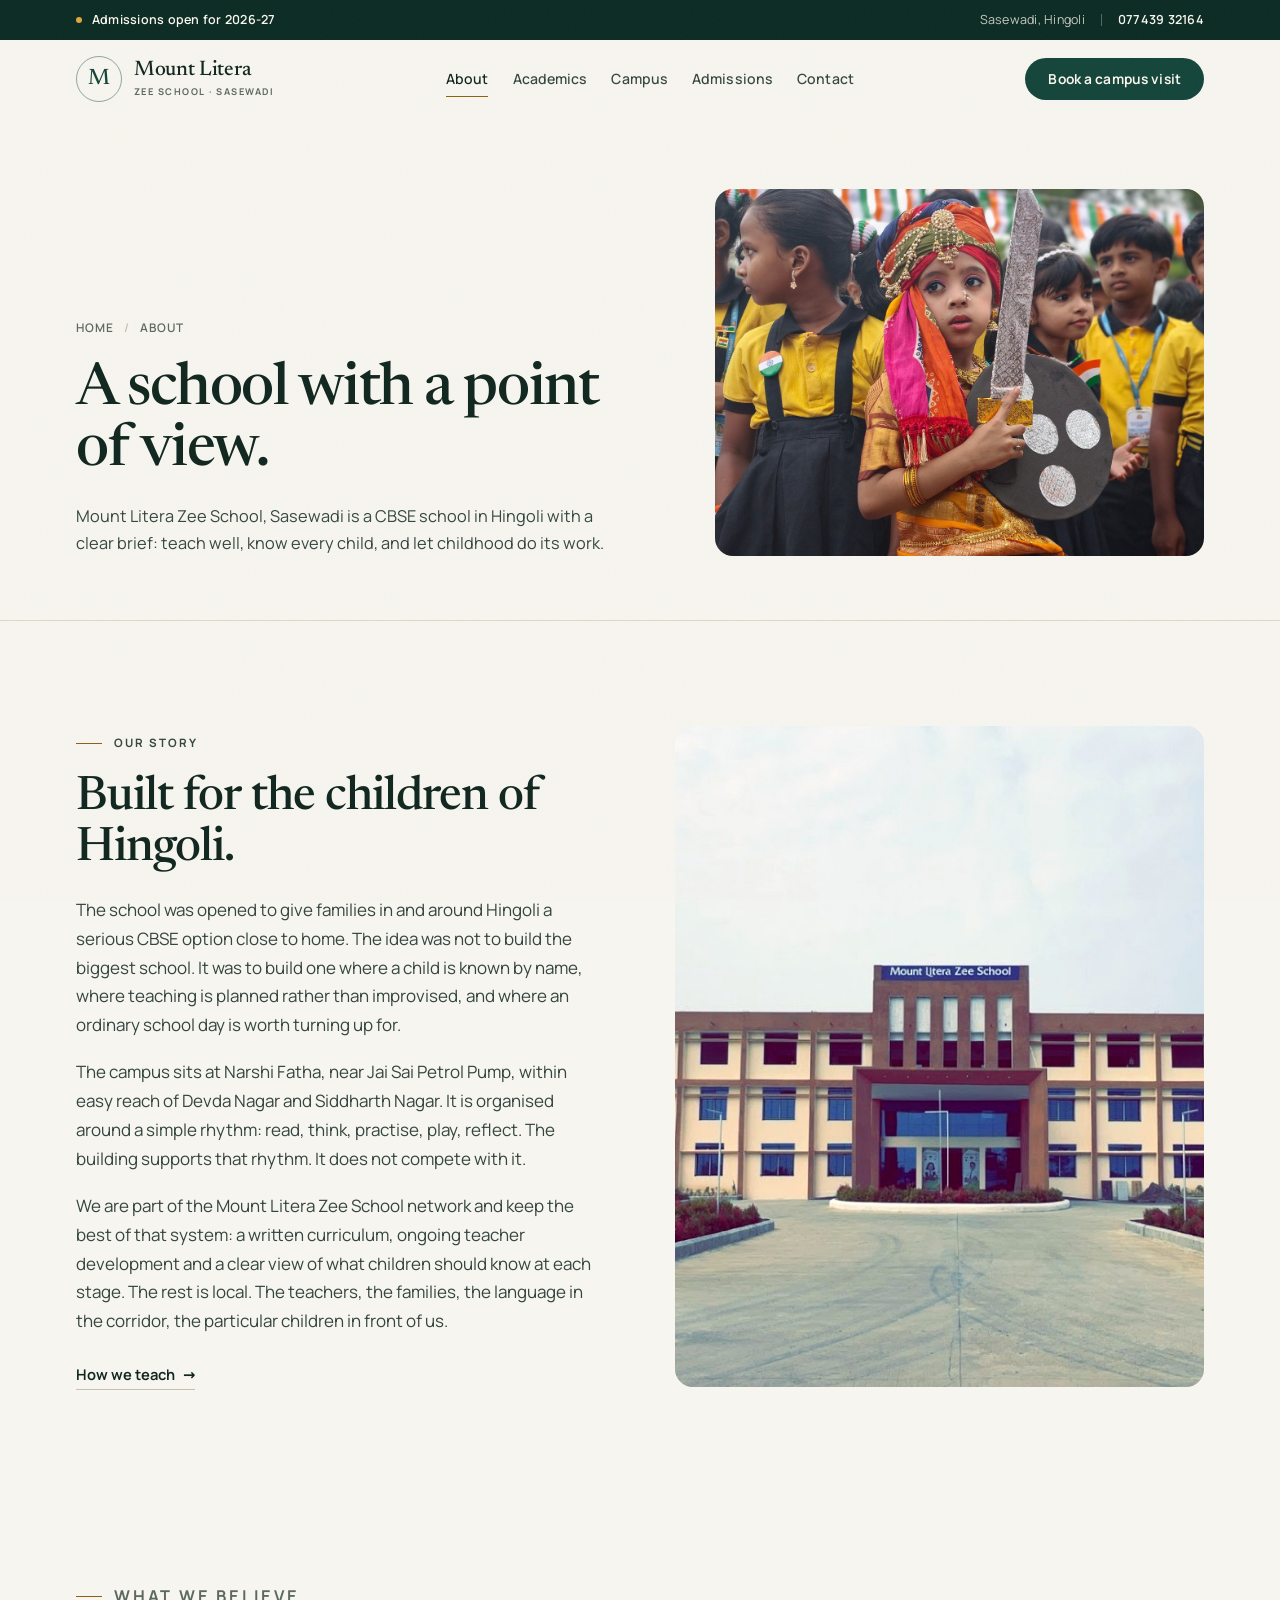
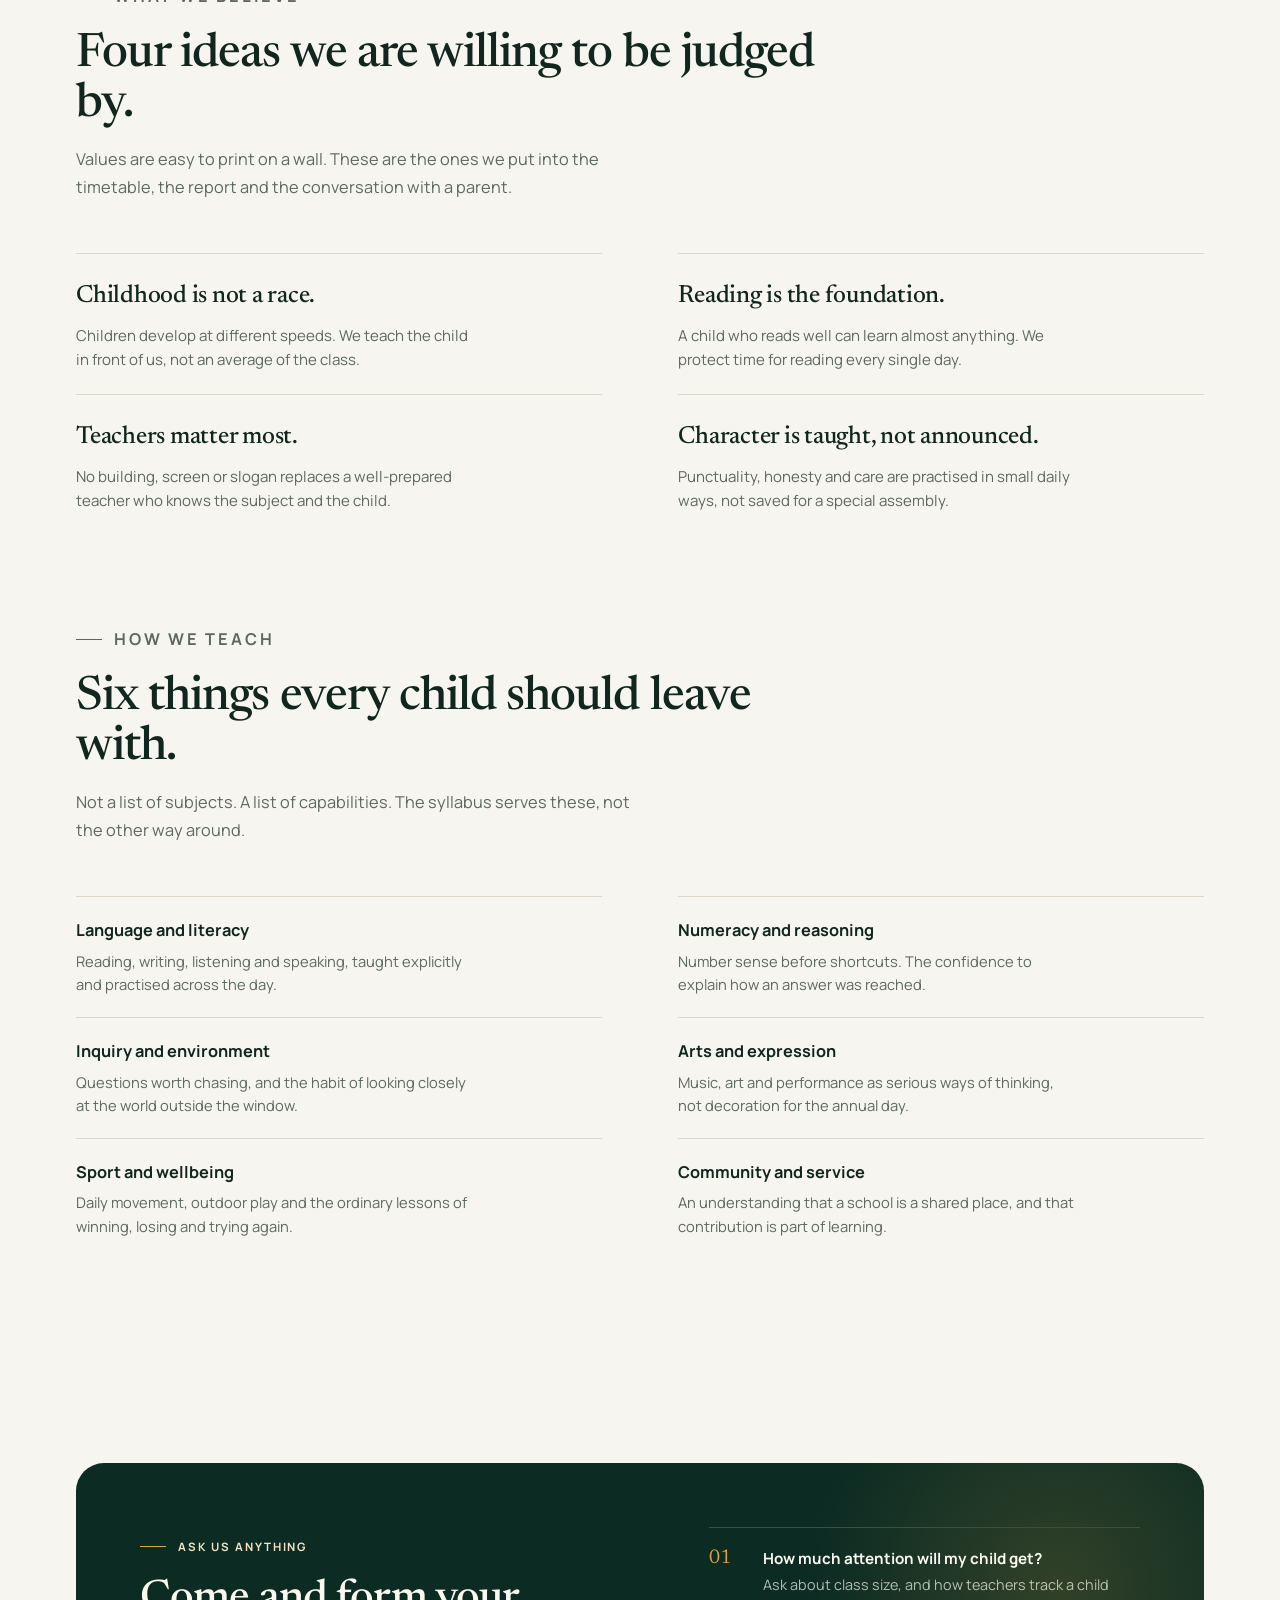
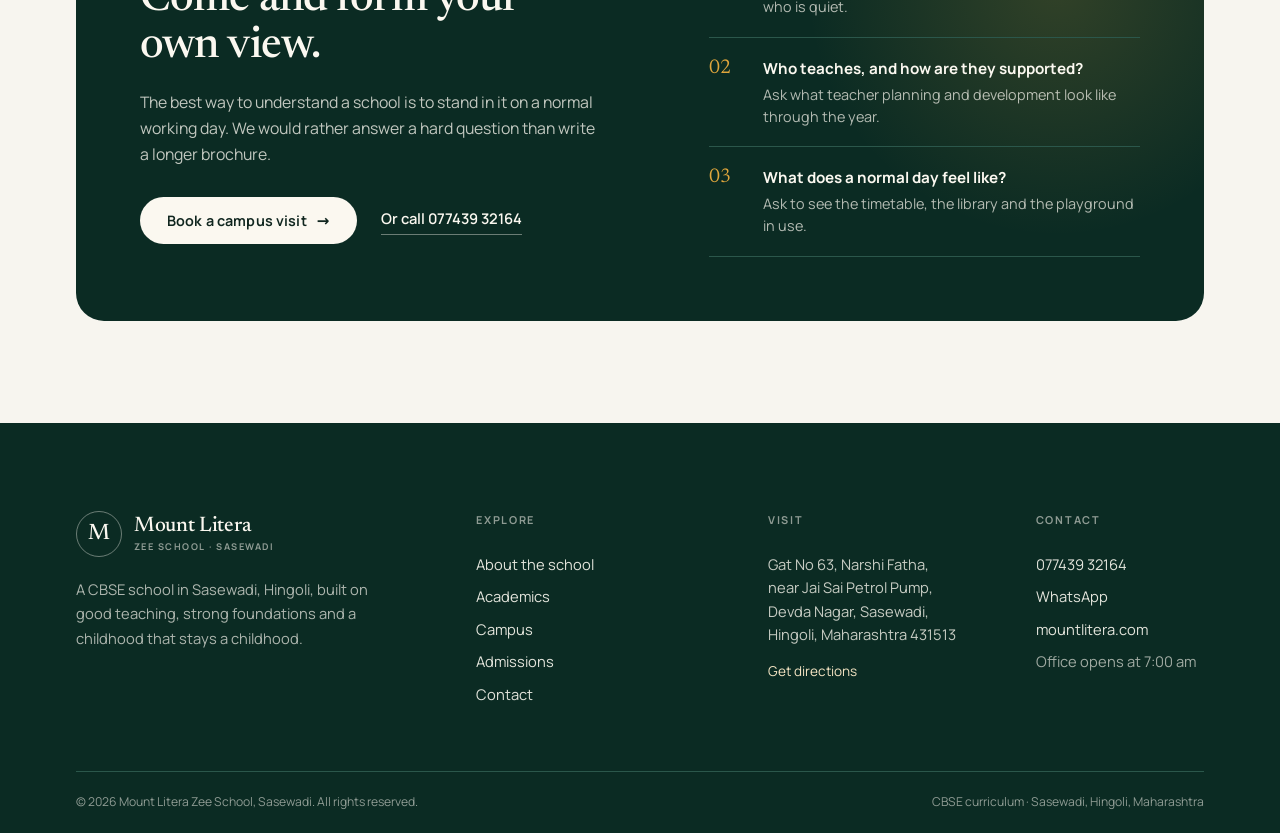
==== about.html @ 4c3ed689 "Mount Litera Zee School Sasewadi website" ====
<!DOCTYPE html>
<html lang="en">
<head>
  <meta charset="utf-8">
  <meta name="viewport" content="width=device-width, initial-scale=1">
  <title>About the school | Mount Litera Zee School, Sasewadi</title>
  <meta name="description" content="Mount Litera Zee School, Sasewadi is a CBSE school in Hingoli built on strong foundations, close attention and a childhood that stays a childhood. Learn what we believe and how we teach.">
  <meta name="theme-color" content="#14453a">
  <meta name="color-scheme" content="light">
  <meta property="og:type" content="website">
  <meta property="og:locale" content="en_IN">
  <meta property="og:title" content="About | Mount Litera Zee School, Sasewadi">
  <meta property="og:description" content="A CBSE school in Sasewadi, Hingoli, built around strong foundations and close attention.">
  <meta property="og:image" content="assets/img/culture.jpg">
  <link rel="icon" href="favicon.svg" type="image/svg+xml">
  <link rel="preload" href="assets/fonts/newsreader-roman.woff2" as="font" type="font/woff2" crossorigin>
  <link rel="preload" href="assets/fonts/manrope.woff2" as="font" type="font/woff2" crossorigin>
  <link rel="stylesheet" href="assets/css/styles.css">
  <script>document.documentElement.classList.add("js");</script>
</head>
<body>
  <a class="skip-link" href="#main">Skip to content</a>

  <div class="topbar">
    <div class="container topbar__inner">
      <p class="topbar__note">Admissions open for 2026-27</p>
      <div class="topbar__links">
        <span>Sasewadi, Hingoli</span>
        <span class="topbar__sep" aria-hidden="true"></span>
        <a href="tel:+917743932164">077439 32164</a>
      </div>
    </div>
  </div>

  <div class="header-sentinel" aria-hidden="true"></div>

  <header class="site-header">
    <div class="container header__inner">
      <a class="brand" href="index.html" aria-label="Mount Litera Zee School, Sasewadi, home">
        <span class="brand__mark" aria-hidden="true">M</span>
        <span class="brand__text">
          <span class="brand__name">Mount Litera</span>
          <span class="brand__sub">Zee School · Sasewadi</span>
        </span>
      </a>

      <nav class="site-nav" id="site-nav" aria-label="Primary">
        <ul class="nav-list">
          <li><a class="nav-link" href="about.html" aria-current="page">About</a></li>
          <li><a class="nav-link" href="academics.html">Academics</a></li>
          <li><a class="nav-link" href="campus.html">Campus</a></li>
          <li><a class="nav-link" href="admissions.html">Admissions</a></li>
          <li><a class="nav-link" href="contact.html">Contact</a></li>
        </ul>
        <div class="nav-extra">
          <p class="nav-extra__label">Admissions</p>
          <a class="nav-extra__phone" href="tel:+917743932164">077439 32164</a>
          <a class="btn btn--primary nav-extra__cta" href="admissions.html">Book a campus visit</a>
        </div>
      </nav>

      <div class="header__actions">
        <a class="btn btn--primary header__cta" href="admissions.html">Book a campus visit</a>
        <button class="nav-toggle" type="button" aria-expanded="false" aria-controls="site-nav" aria-label="Open menu">
          <span></span>
          <span></span>
        </button>
      </div>
    </div>
  </header>

  <main id="main">
    <section class="page-hero">
      <div class="container page-hero__grid">
        <div class="page-hero__copy">
          <nav class="breadcrumb" aria-label="Breadcrumb">
            <a href="index.html">Home</a>
            <span aria-hidden="true">/</span>
            <span aria-current="page">About</span>
          </nav>
          <h1>A school with a point of view.</h1>
          <p class="page-hero__lede">Mount Litera Zee School, Sasewadi is a CBSE school in Hingoli with a clear brief: teach well, know every child, and let childhood do its work.</p>
        </div>
        <figure class="page-hero__media">
          <img src="assets/img/culture.jpg" width="1200" height="1594" alt="Students in traditional dress during a school celebration" fetchpriority="high">
        </figure>
      </div>
    </section>

    <section class="section">
      <div class="container split">
        <div class="split__body reveal">
          <p class="eyebrow">Our story</p>
          <h2 class="h2">Built for the children of Hingoli.</h2>
          <div class="prose">
            <p>The school was opened to give families in and around Hingoli a serious CBSE option close to home. The idea was not to build the biggest school. It was to build one where a child is known by name, where teaching is planned rather than improvised, and where an ordinary school day is worth turning up for.</p>
            <p>The campus sits at Narshi Fatha, near Jai Sai Petrol Pump, within easy reach of Devda Nagar and Siddharth Nagar. It is organised around a simple rhythm: read, think, practise, play, reflect. The building supports that rhythm. It does not compete with it.</p>
            <p>We are part of the Mount Litera Zee School network and keep the best of that system: a written curriculum, ongoing teacher development and a clear view of what children should know at each stage. The rest is local. The teachers, the families, the language in the corridor, the particular children in front of us.</p>
          </div>
          <a class="link-arrow" href="academics.html">How we teach <span aria-hidden="true">&#8594;</span></a>
        </div>

        <figure class="media media--portrait reveal" style="--reveal-delay:100ms">
          <img src="assets/img/school-building-portrait.jpg" width="576" height="720" alt="The Mount Litera Zee School building at Narshi Fatha in Sasewadi" loading="lazy" style="object-position: 50% 38%">
        </figure>
      </div>
    </section>

    <section class="section section--tight">
      <div class="container">
        <div class="section-head reveal">
          <p class="eyebrow">What we believe</p>
          <h2 class="h2">Four ideas we are willing to be judged by.</h2>
          <p>Values are easy to print on a wall. These are the ones we put into the timetable, the report and the conversation with a parent.</p>
        </div>

        <div class="values">
          <article class="value reveal">
            <h3>Childhood is not a race.</h3>
            <p>Children develop at different speeds. We teach the child in front of us, not an average of the class.</p>
          </article>
          <article class="value reveal" style="--reveal-delay:80ms">
            <h3>Reading is the foundation.</h3>
            <p>A child who reads well can learn almost anything. We protect time for reading every single day.</p>
          </article>
          <article class="value reveal">
            <h3>Teachers matter most.</h3>
            <p>No building, screen or slogan replaces a well-prepared teacher who knows the subject and the child.</p>
          </article>
          <article class="value reveal" style="--reveal-delay:80ms">
            <h3>Character is taught, not announced.</h3>
            <p>Punctuality, honesty and care are practised in small daily ways, not saved for a special assembly.</p>
          </article>
        </div>
      </div>
    </section>

    <section class="section section--topless">
      <div class="container">
        <div class="section-head reveal">
          <p class="eyebrow">How we teach</p>
          <h2 class="h2">Six things every child should leave with.</h2>
          <p>Not a list of subjects. A list of capabilities. The syllabus serves these, not the other way around.</p>
        </div>

        <div class="pillars">
          <article class="pillar reveal">
            <h3>Language and literacy</h3>
            <p>Reading, writing, listening and speaking, taught explicitly and practised across the day.</p>
          </article>
          <article class="pillar reveal">
            <h3>Numeracy and reasoning</h3>
            <p>Number sense before shortcuts. The confidence to explain how an answer was reached.</p>
          </article>
          <article class="pillar reveal">
            <h3>Inquiry and environment</h3>
            <p>Questions worth chasing, and the habit of looking closely at the world outside the window.</p>
          </article>
          <article class="pillar reveal">
            <h3>Arts and expression</h3>
            <p>Music, art and performance as serious ways of thinking, not decoration for the annual day.</p>
          </article>
          <article class="pillar reveal">
            <h3>Sport and wellbeing</h3>
            <p>Daily movement, outdoor play and the ordinary lessons of winning, losing and trying again.</p>
          </article>
          <article class="pillar reveal">
            <h3>Community and service</h3>
            <p>An understanding that a school is a shared place, and that contribution is part of learning.</p>
          </article>
        </div>
      </div>
    </section>

    <section class="section">
      <div class="container">
        <div class="cta-panel reveal">
          <div class="cta-panel__copy">
            <p class="eyebrow eyebrow--light">Ask us anything</p>
            <h2>Come and form your own view.</h2>
            <p>The best way to understand a school is to stand in it on a normal working day. We would rather answer a hard question than write a longer brochure.</p>
            <div class="cta-panel__actions">
              <a class="btn btn--light" href="admissions.html">Book a campus visit <span class="arrow" aria-hidden="true">&#8594;</span></a>
              <a class="cta-phone" href="tel:+917743932164">Or call 077439 32164</a>
            </div>
          </div>

          <ol class="cta-steps">
            <li>
              <span class="cta-steps__num" aria-hidden="true">01</span>
              <div>
                <span class="cta-steps__title">How much attention will my child get?</span>
                <p>Ask about class size, and how teachers track a child who is quiet.</p>
              </div>
            </li>
            <li>
              <span class="cta-steps__num" aria-hidden="true">02</span>
              <div>
                <span class="cta-steps__title">Who teaches, and how are they supported?</span>
                <p>Ask what teacher planning and development look like through the year.</p>
              </div>
            </li>
            <li>
              <span class="cta-steps__num" aria-hidden="true">03</span>
              <div>
                <span class="cta-steps__title">What does a normal day feel like?</span>
                <p>Ask to see the timetable, the library and the playground in use.</p>
              </div>
            </li>
          </ol>
        </div>
      </div>
    </section>
  </main>

  <footer class="site-footer">
    <div class="container">
      <div class="footer__grid">
        <div class="footer__brand">
          <a class="brand" href="index.html" aria-label="Mount Litera Zee School, Sasewadi, home">
            <span class="brand__mark" aria-hidden="true">M</span>
            <span class="brand__text">
              <span class="brand__name">Mount Litera</span>
              <span class="brand__sub">Zee School · Sasewadi</span>
            </span>
          </a>
          <p>A CBSE school in Sasewadi, Hingoli, built on good teaching, strong foundations and a childhood that stays a childhood.</p>
        </div>

        <div class="footer__col">
          <h2 class="footer__title">Explore</h2>
          <a href="about.html">About the school</a>
          <a href="academics.html">Academics</a>
          <a href="campus.html">Campus</a>
          <a href="admissions.html">Admissions</a>
          <a href="contact.html">Contact</a>
        </div>

        <div class="footer__col">
          <h2 class="footer__title">Visit</h2>
          <address>Gat No 63, Narshi Fatha,<br>near Jai Sai Petrol Pump,<br>Devda Nagar, Sasewadi,<br>Hingoli, Maharashtra 431513</address>
          <a class="footer__address-link" href="https://www.google.com/maps/dir/?api=1&amp;destination=Mount+Litera+Zee+School+Sasewadi+Hingoli" target="_blank" rel="noopener">Get directions</a>
        </div>

        <div class="footer__col">
          <h2 class="footer__title">Contact</h2>
          <a href="tel:+917743932164">077439 32164</a>
          <a href="https://wa.me/917743932164" target="_blank" rel="noopener">WhatsApp</a>
          <a href="https://mountlitera.com" target="_blank" rel="noopener">mountlitera.com</a>
          <p>Office opens at 7:00 am</p>
        </div>
      </div>

      <div class="footer__bottom">
        <p>&copy; <span data-year>2026</span> Mount Litera Zee School, Sasewadi. All rights reserved.</p>
        <p>CBSE curriculum · Sasewadi, Hingoli, Maharashtra</p>
      </div>
    </div>
  </footer>

  <script src="assets/js/main.js" defer></script>
</body>
</html>
---- assets/css/styles.css ----
/* ==========================================================================
   Mount Litera Zee School, Sasewadi
   Editorial academic design system
   --------------------------------------------------------------------------
   Radius scale: cards 18px, large panels 28px, inputs 12px, buttons pill.
   One accent: marigold. One theme: warm paper light.
   ========================================================================== */

@font-face {
  font-family: "Newsreader";
  src: url("../fonts/newsreader-roman.woff2") format("woff2");
  font-weight: 300 700;
  font-style: normal;
  font-display: swap;
}

@font-face {
  font-family: "Newsreader";
  src: url("../fonts/newsreader-italic.woff2") format("woff2");
  font-weight: 300 600;
  font-style: italic;
  font-display: swap;
}

@font-face {
  font-family: "Manrope";
  src: url("../fonts/manrope.woff2") format("woff2");
  font-weight: 300 800;
  font-style: normal;
  font-display: swap;
}

/* --------------------------------------------------------------------------
   Tokens
   -------------------------------------------------------------------------- */

:root {
  --paper: #f7f5ef;
  --paper-2: #efeae0;
  --surface: #fffdf8;
  --cream: #fbf8f0;

  --ink: #10261f;
  --ink-2: #34463f;
  --muted: #5c6861;

  --green: #14453a;
  --green-deep: #0b2b23;
  --green-line: #2b574b;

  --accent: #e0a63c;
  --accent-deep: #8f5f11;
  --accent-soft: #f4e4c3;

  --line: #ded8ca;
  --line-strong: #c8c0af;

  --radius: 18px;
  --radius-lg: 28px;
  --radius-sm: 12px;

  --max: 1240px;
  --gutter: clamp(20px, 4.6vw, 56px);

  --shadow-sm: 0 1px 2px rgba(16, 38, 31, 0.05), 0 10px 28px -18px rgba(16, 38, 31, 0.4);
  --shadow-md: 0 30px 70px -38px rgba(16, 38, 31, 0.55);

  --ease: cubic-bezier(0.16, 1, 0.3, 1);
  --font-display: "Newsreader", Georgia, "Times New Roman", serif;
  --font-sans: "Manrope", "Segoe UI", system-ui, -apple-system, sans-serif;
}

/* --------------------------------------------------------------------------
   Base
   -------------------------------------------------------------------------- */

*,
*::before,
*::after {
  box-sizing: border-box;
}

html {
  scroll-behavior: smooth;
  -webkit-text-size-adjust: 100%;
}

body {
  margin: 0;
  background: var(--paper);
  color: var(--ink);
  font-family: var(--font-sans);
  font-size: 1.0625rem;
  font-weight: 400;
  line-height: 1.7;
  -webkit-font-smoothing: antialiased;
  text-rendering: optimizeLegibility;
}

body::after {
  content: "";
  position: fixed;
  inset: 0;
  z-index: 200;
  pointer-events: none;
  opacity: 0.035;
  background-image: url("data:image/svg+xml,%3Csvg xmlns='http://www.w3.org/2000/svg' width='180' height='180'%3E%3Cfilter id='n'%3E%3CfeTurbulence type='fractalNoise' baseFrequency='0.82' numOctaves='3' stitchTiles='stitch'/%3E%3C/filter%3E%3Crect width='100%25' height='100%25' filter='url(%23n)'/%3E%3C/svg%3E");
}

img {
  display: block;
  max-width: 100%;
  height: auto;
}

a {
  color: inherit;
  text-decoration: none;
}

button,
input,
select,
textarea {
  font: inherit;
  color: inherit;
}

button {
  cursor: pointer;
}

h1,
h2,
h3,
h4,
p,
figure,
blockquote,
dl,
dd {
  margin: 0;
}

ul,
ol {
  margin: 0;
  padding: 0;
}

ul {
  list-style: none;
}

address {
  font-style: normal;
}

::selection {
  background: var(--accent);
  color: var(--ink);
}

:focus-visible {
  outline: 2px solid var(--accent-deep);
  outline-offset: 3px;
  border-radius: 2px;
}

.skip-link {
  position: fixed;
  top: 12px;
  left: 12px;
  z-index: 300;
  transform: translateY(-200%);
  padding: 12px 18px;
  border-radius: 999px;
  background: var(--ink);
  color: var(--cream);
  font-size: 0.9rem;
  font-weight: 600;
}

.skip-link:focus {
  transform: translateY(0);
}

.sr-only {
  position: absolute;
  width: 1px;
  height: 1px;
  padding: 0;
  margin: -1px;
  overflow: hidden;
  clip: rect(0, 0, 0, 0);
  white-space: nowrap;
  border: 0;
}

/* --------------------------------------------------------------------------
   Layout
   -------------------------------------------------------------------------- */

.container {
  width: 100%;
  max-width: var(--max);
  margin-inline: auto;
  padding-inline: var(--gutter);
}

.section {
  padding-block: clamp(64px, 8vw, 112px);
}

.section--tight {
  padding-block: clamp(48px, 6vw, 84px);
}

.section--topless {
  padding-top: 0;
}

.rule {
  border: 0;
  border-top: 1px solid var(--line);
  margin: 0;
}

/* --------------------------------------------------------------------------
   Type
   -------------------------------------------------------------------------- */

.eyebrow {
  display: inline-flex;
  align-items: center;
  gap: 12px;
  margin-bottom: 22px;
  color: var(--green);
  font-size: 0.72rem;
  font-weight: 700;
  letter-spacing: 0.17em;
  line-height: 1.4;
  text-transform: uppercase;
}

.eyebrow::before {
  content: "";
  width: 26px;
  height: 1px;
  background: var(--accent-deep);
}

.eyebrow--light {
  color: var(--accent-soft);
}

.eyebrow--light::before {
  background: var(--accent);
}

.h2,
.section-head h2 {
  font-family: var(--font-display);
  font-size: clamp(2.1rem, 3.7vw, 3.3rem);
  font-weight: 500;
  letter-spacing: -0.02em;
  line-height: 1.06;
}

.section-head {
  max-width: 760px;
  margin-bottom: clamp(32px, 4vw, 52px);
}

.section-head p {
  margin-top: 16px;
  max-width: 58ch;
  color: var(--muted);
  font-size: 1.02rem;
}

.section-head--row {
  display: flex;
  align-items: flex-end;
  justify-content: space-between;
  gap: 32px;
  max-width: none;
}

.section-head--row > div {
  max-width: 720px;
}

.lead {
  color: var(--ink-2);
  font-size: clamp(1.06rem, 1.35vw, 1.18rem);
  line-height: 1.65;
}

.muted {
  color: var(--muted);
}

.prose p + p {
  margin-top: 18px;
}

.prose {
  max-width: 66ch;
  color: var(--ink-2);
}

.prose strong {
  color: var(--ink);
}

/* --------------------------------------------------------------------------
   Buttons and links
   -------------------------------------------------------------------------- */

.btn {
  display: inline-flex;
  align-items: center;
  justify-content: center;
  gap: 10px;
  padding: 15px 26px;
  border: 1px solid transparent;
  border-radius: 999px;
  background: transparent;
  font-size: 0.9rem;
  font-weight: 650;
  line-height: 1;
  letter-spacing: 0.01em;
  white-space: nowrap;
  transition: background-color 0.25s var(--ease), color 0.25s var(--ease),
    border-color 0.25s var(--ease), transform 0.25s var(--ease);
}

.btn .arrow {
  display: inline-block;
  font-size: 1.05em;
  line-height: 1;
  transition: transform 0.3s var(--ease);
}

.btn:hover .arrow {
  transform: translateX(4px);
}

.btn--primary {
  background: var(--green);
  color: var(--cream);
}

.btn--primary:hover {
  background: var(--green-deep);
  transform: translateY(-2px);
}

.btn--primary:active {
  transform: translateY(0) scale(0.985);
}

.btn--light {
  background: var(--cream);
  color: var(--ink);
}

.btn--light:hover {
  background: var(--accent-soft);
  transform: translateY(-2px);
}

.btn--outline {
  border-color: var(--line-strong);
  color: var(--ink);
}

.btn--outline:hover {
  border-color: var(--green);
  background: rgba(20, 69, 58, 0.04);
}

.link-arrow {
  display: inline-flex;
  align-items: center;
  gap: 8px;
  padding-bottom: 4px;
  border-bottom: 1px solid var(--line-strong);
  color: var(--ink);
  font-size: 0.92rem;
  font-weight: 650;
  line-height: 1.4;
  transition: border-color 0.25s var(--ease), color 0.25s var(--ease);
}

.link-arrow span {
  transition: transform 0.3s var(--ease);
}

.link-arrow:hover {
  border-color: var(--green);
  color: var(--green);
}

.link-arrow:hover span {
  transform: translateX(4px);
}

.link-arrow--light {
  border-color: rgba(251, 248, 240, 0.35);
  color: var(--cream);
}

.link-arrow--light:hover {
  border-color: var(--accent);
  color: var(--cream);
}

/* --------------------------------------------------------------------------
   Top bar
   -------------------------------------------------------------------------- */

.topbar {
  background: var(--green-deep);
  color: var(--cream);
  font-size: 0.78rem;
  letter-spacing: 0.02em;
}

.topbar__inner {
  display: flex;
  align-items: center;
  justify-content: space-between;
  gap: 24px;
  min-height: 40px;
}

.topbar__note {
  display: flex;
  align-items: center;
  gap: 10px;
  font-weight: 600;
}

.topbar__note::before {
  content: "";
  width: 6px;
  height: 6px;
  border-radius: 50%;
  background: var(--accent);
}

.topbar__links {
  display: flex;
  align-items: center;
  gap: 16px;
  color: rgba(251, 248, 240, 0.78);
}

.topbar__links a {
  color: var(--cream);
  font-weight: 600;
  transition: color 0.2s;
}

.topbar__links a:hover {
  color: var(--accent);
}

.topbar__sep {
  width: 1px;
  height: 12px;
  background: rgba(251, 248, 240, 0.3);
}

/* --------------------------------------------------------------------------
   Header and navigation
   -------------------------------------------------------------------------- */

.site-header {
  position: sticky;
  top: 0;
  z-index: 60;
  background: var(--paper);
  border-bottom: 1px solid transparent;
  transition: border-color 0.3s var(--ease), background-color 0.3s var(--ease);
}

.site-header.is-scrolled {
  border-bottom-color: var(--line);
  background: var(--paper);
}

.header__inner {
  display: flex;
  align-items: center;
  justify-content: space-between;
  gap: 24px;
  min-height: 78px;
}

.brand {
  display: inline-flex;
  align-items: center;
  gap: 12px;
  flex-shrink: 0;
}

.brand__mark {
  display: grid;
  place-items: center;
  width: 46px;
  height: 46px;
  border: 1px solid rgba(20, 69, 58, 0.45);
  border-radius: 50%;
  color: var(--green);
  font-family: var(--font-display);
  font-size: 1.4rem;
  font-weight: 500;
  line-height: 1;
  transition: background-color 0.25s var(--ease), color 0.25s var(--ease),
    border-color 0.25s var(--ease);
}

.brand:hover .brand__mark {
  border-color: var(--green);
  background: var(--green);
  color: var(--cream);
}

.brand__text {
  display: flex;
  flex-direction: column;
  gap: 3px;
}

.brand__name {
  font-family: var(--font-display);
  font-size: 1.32rem;
  font-weight: 500;
  letter-spacing: -0.015em;
  line-height: 1;
}

.brand__sub {
  color: var(--muted);
  font-size: 0.58rem;
  font-weight: 700;
  letter-spacing: 0.16em;
  line-height: 1.4;
  text-transform: uppercase;
}

.header__actions {
  display: flex;
  align-items: center;
  gap: 14px;
}

.header__cta {
  padding: 13px 22px;
  font-size: 0.86rem;
}

.nav-list {
  display: flex;
  align-items: center;
  gap: clamp(14px, 1.9vw, 26px);
}

.nav-link {
  position: relative;
  display: inline-block;
  padding-block: 8px;
  color: var(--ink-2);
  font-size: 0.88rem;
  font-weight: 550;
  letter-spacing: 0.005em;
  transition: color 0.2s;
}

.nav-link::after {
  content: "";
  position: absolute;
  left: 0;
  bottom: 2px;
  width: 100%;
  height: 1px;
  background: var(--accent-deep);
  transform: scaleX(0);
  transform-origin: left;
  transition: transform 0.35s var(--ease);
}

.nav-link:hover,
.nav-link[aria-current="page"] {
  color: var(--ink);
}

.nav-link:hover::after,
.nav-link[aria-current="page"]::after {
  transform: scaleX(1);
}

.nav-extra {
  display: none;
}

.nav-toggle {
  display: none;
  position: relative;
  z-index: 3;
  width: 46px;
  height: 46px;
  padding: 0;
  border: 1px solid var(--line-strong);
  border-radius: 50%;
  background: var(--paper);
}

.nav-toggle span {
  position: absolute;
  left: 12px;
  width: 20px;
  height: 1.5px;
  background: var(--ink);
  transition: transform 0.3s var(--ease), top 0.3s var(--ease);
}

.nav-toggle span:nth-child(1) {
  top: 19px;
}

.nav-toggle span:nth-child(2) {
  top: 25px;
}

.nav-toggle[aria-expanded="true"] span:nth-child(1) {
  top: 22px;
  transform: rotate(45deg);
}

.nav-toggle[aria-expanded="true"] span:nth-child(2) {
  top: 22px;
  transform: rotate(-45deg);
}

.header-sentinel {
  height: 1px;
  margin-bottom: -1px;
}

/* Mobile menu panel */
@media (max-width: 980px) {
  .site-nav {
    position: fixed;
    inset: 0;
    z-index: 2;
    display: flex;
    flex-direction: column;
    justify-content: space-between;
    padding: 104px var(--gutter) 36px;
    background: var(--paper);
    overflow-y: auto;
    visibility: hidden;
    transform: translateY(-16px);
    opacity: 0;
    transition: opacity 0.3s var(--ease), transform 0.4s var(--ease),
      visibility 0.3s;
  }

  .site-nav.is-open {
    visibility: visible;
    transform: none;
    opacity: 1;
  }

  .nav-list {
    flex-direction: column;
    align-items: flex-start;
    gap: 0;
  }

  .nav-list li {
    width: 100%;
    border-bottom: 1px solid var(--line);
  }

  .nav-link {
    display: block;
    padding: 16px 0;
    font-family: var(--font-display);
    font-size: clamp(1.7rem, 7vw, 2.2rem);
    font-weight: 500;
    letter-spacing: -0.01em;
    line-height: 1.15;
  }

  .nav-link::after {
    display: none;
  }

  .nav-extra {
    display: flex;
    flex-direction: column;
    align-items: flex-start;
    gap: 10px;
    padding-top: 32px;
  }

  .nav-extra__label {
    color: var(--muted);
    font-size: 0.72rem;
    font-weight: 700;
    letter-spacing: 0.16em;
    text-transform: uppercase;
  }

  .nav-extra__phone {
    font-family: var(--font-display);
    font-size: 1.7rem;
    font-weight: 500;
    line-height: 1.2;
  }

  .nav-extra__cta {
    margin-top: 10px;
  }

  .header__cta {
    display: none;
  }

  .nav-toggle {
    display: block;
  }

  body.nav-open {
    overflow: hidden;
  }
}

/* --------------------------------------------------------------------------
   Hero
   -------------------------------------------------------------------------- */

.hero {
  position: relative;
  padding-block: clamp(28px, 4.6vw, 56px) clamp(48px, 7vw, 88px);
}

.hero__grid {
  display: grid;
  grid-template-columns: minmax(0, 1.06fr) minmax(0, 0.94fr);
  align-items: center;
  gap: clamp(32px, 5vw, 72px);
}

.hero__copy {
  max-width: 640px;
}

.hero__title {
  font-family: var(--font-display);
  font-size: clamp(3.15rem, 6.5vw, 5.5rem);
  font-weight: 500;
  letter-spacing: -0.03em;
  line-height: 1.01;
  text-wrap: balance;
}

.hero__title em {
  display: block;
  font-weight: 400;
  padding-bottom: 0.04em;
}

.hero__lede {
  max-width: 47ch;
  margin-top: 24px;
  color: var(--ink-2);
  font-size: clamp(1.02rem, 1.25vw, 1.15rem);
  line-height: 1.65;
}

.hero__actions {
  display: flex;
  flex-wrap: wrap;
  align-items: center;
  gap: 18px 26px;
  margin-top: 34px;
}

.hero__visual {
  position: relative;
  padding: 0 0 22px 22px;
}

.hero__frame {
  height: clamp(430px, 58vh, 600px);
  overflow: hidden;
  border-radius: var(--radius-lg);
  background: var(--paper-2);
  box-shadow: var(--shadow-md);
}

.hero__frame img {
  width: 100%;
  height: 100%;
  object-fit: cover;
  object-position: 50% 32%;
  filter: saturate(0.95) contrast(1.02);
}

.hero__inset {
  position: absolute;
  left: -22px;
  bottom: 0;
  width: 39%;
  aspect-ratio: 4 / 5;
  overflow: hidden;
  border: 8px solid var(--paper);
  border-radius: var(--radius);
  background: var(--paper-2);
  box-shadow: var(--shadow-sm);
}

.hero__inset img {
  width: 100%;
  height: 100%;
  object-fit: cover;
  object-position: 50% 38%;
  filter: saturate(0.95) contrast(1.02);
}

/* --------------------------------------------------------------------------
   Fact band
   -------------------------------------------------------------------------- */

.facts {
  border-block: 1px solid var(--line);
  background: rgba(255, 253, 248, 0.45);
}

.facts__grid {
  display: grid;
  grid-template-columns: repeat(4, 1fr);
}

.fact {
  padding: 20px 26px;
  border-left: 1px solid var(--line);
}

.fact:first-child {
  border-left: 0;
  padding-left: 0;
}

.fact__label {
  margin-bottom: 4px;
  color: var(--muted);
  font-size: 0.68rem;
  font-weight: 700;
  letter-spacing: 0.15em;
  text-transform: uppercase;
}

.fact__value {
  font-size: 0.94rem;
  font-weight: 600;
  line-height: 1.5;
}

.fact__value a {
  border-bottom: 1px solid var(--line-strong);
  transition: border-color 0.2s;
}

.fact__value a:hover {
  border-color: var(--green);
}

/* --------------------------------------------------------------------------
   Split media sections
   -------------------------------------------------------------------------- */

.split {
  display: grid;
  grid-template-columns: minmax(0, 1fr) minmax(0, 1fr);
  align-items: center;
  gap: clamp(32px, 5.5vw, 76px);
}

.split__body {
  max-width: 560px;
}

.split__body .h2 {
  margin-bottom: 22px;
}

.split__body .lead + p {
  margin-top: 18px;
  color: var(--ink-2);
}

.split__body p {
  color: var(--ink-2);
}

.split__body .link-arrow {
  margin-top: 28px;
}

.media {
  overflow: hidden;
  border-radius: var(--radius);
  background: var(--paper-2);
}

.media img {
  width: 100%;
  height: 100%;
  object-fit: cover;
  filter: saturate(0.95) contrast(1.02);
}

.media--portrait img {
  aspect-ratio: 4 / 5;
}

.media--landscape img {
  aspect-ratio: 4 / 3;
}

.media--tall img {
  aspect-ratio: 5 / 6;
}

.principles {
  margin-top: 30px;
  border-top: 1px solid var(--line);
}

.principles li {
  display: grid;
  grid-template-columns: 150px 1fr;
  gap: 20px;
  padding: 15px 0;
  border-bottom: 1px solid var(--line);
}

.principles span {
  font-size: 0.86rem;
  font-weight: 700;
  letter-spacing: 0.02em;
}

.principles p {
  color: var(--muted);
  font-size: 0.92rem;
  line-height: 1.55;
}

/* --------------------------------------------------------------------------
   Programme list
   -------------------------------------------------------------------------- */

.programmes {
  border-top: 1px solid var(--line);
}

.programme {
  display: grid;
  grid-template-columns: minmax(210px, 0.85fr) minmax(0, 1.5fr) 40px;
  align-items: center;
  gap: 28px;
  padding: 26px 4px;
  border-bottom: 1px solid var(--line);
  transition: background-color 0.3s var(--ease), padding-left 0.3s var(--ease);
}

.programme:hover {
  background: rgba(255, 253, 248, 0.7);
  padding-left: 14px;
}

.programme__head h3 {
  font-family: var(--font-display);
  font-size: clamp(1.55rem, 2.2vw, 1.95rem);
  font-weight: 500;
  letter-spacing: -0.015em;
  line-height: 1.15;
}

.programme__meta {
  margin-top: 5px;
  color: var(--muted);
  font-size: 0.78rem;
  font-weight: 600;
  letter-spacing: 0.05em;
}

.programme__desc {
  max-width: 54ch;
  color: var(--muted);
  font-size: 0.97rem;
  line-height: 1.6;
}

.programme__arrow {
  justify-self: end;
  color: var(--green);
  font-size: 1.25rem;
  transition: transform 0.35s var(--ease);
}

.programme:hover .programme__arrow {
  transform: translateX(6px);
}

/* --------------------------------------------------------------------------
   Bento
   -------------------------------------------------------------------------- */

.bento {
  display: grid;
  grid-template-columns: repeat(12, 1fr);
  grid-auto-rows: minmax(222px, auto);
  gap: 18px;
}

.bento__tile {
  display: flex;
  flex-direction: column;
  justify-content: space-between;
  gap: 18px;
  padding: 30px;
  border: 1px solid var(--line);
  border-radius: var(--radius);
  background: var(--surface);
}

.bento__tile h3 {
  font-size: 1.18rem;
  font-weight: 700;
  letter-spacing: -0.01em;
  line-height: 1.35;
}

.bento__tile p {
  color: var(--muted);
  font-size: 0.94rem;
  line-height: 1.6;
}

.bento__tile--dark {
  grid-column: span 7;
  border-color: transparent;
  background: var(--green);
  color: var(--cream);
}

.bento__tile--dark p {
  color: rgba(251, 248, 240, 0.75);
}

.bento__tile--accent {
  grid-column: span 7;
  border-color: transparent;
  background: var(--accent-soft);
}

.bento__tile--accent .bento__statement {
  max-width: 18ch;
  color: var(--ink);
  font-family: var(--font-display);
  font-size: clamp(1.5rem, 2.5vw, 2.05rem);
  font-weight: 500;
  letter-spacing: -0.02em;
  line-height: 1.12;
}

.bento__tile--accent p + p {
  margin-top: 6px;
}

.bento__tile--half {
  grid-column: span 6;
}

.bento__tile--image {
  grid-column: span 5;
  grid-row: span 2;
  padding: 0;
  overflow: hidden;
  background: var(--paper-2);
}

.bento__tile--image img {
  flex: 1;
  width: 100%;
  min-height: 260px;
  object-fit: cover;
  object-position: 50% 35%;
  filter: saturate(0.95) contrast(1.02);
  transition: transform 0.9s var(--ease);
}

.bento__tile--image:hover img {
  transform: scale(1.025);
}

.bento__tile--image figcaption {
  padding: 16px 24px;
  background: var(--surface);
  border-top: 1px solid var(--line);
  color: var(--muted);
  font-size: 0.82rem;
  font-weight: 600;
  letter-spacing: 0.02em;
}

/* --------------------------------------------------------------------------
   Campus grid
   -------------------------------------------------------------------------- */

.campus-grid {
  display: grid;
  grid-template-columns: 1.4fr 0.6fr;
  grid-template-rows: 1fr;
  gap: 16px;
  height: clamp(360px, 40vw, 540px);
}

.campus-grid figure {
  height: 100%;
  min-height: 0;
  overflow: hidden;
  border-radius: var(--radius);
  background: var(--paper-2);
}

.campus-grid img {
  width: 100%;
  height: 100%;
  object-fit: cover;
  filter: saturate(0.95) contrast(1.02);
  transition: transform 0.9s var(--ease);
}

.campus-grid figure:hover img {
  transform: scale(1.025);
}

.campus-grid__main img {
  object-position: 50% 45%;
}

.campus-grid__side {
  display: grid;
  grid-template-rows: 1fr 1fr;
  min-height: 0;
  gap: 16px;
}

/* --------------------------------------------------------------------------
   Quote band
   -------------------------------------------------------------------------- */

.quote-band {
  padding-block: clamp(64px, 8vw, 104px);
  border-block: 1px solid var(--line);
  background: var(--paper-2);
}

.quote-band blockquote {
  max-width: 980px;
}

.quote-band p {
  font-family: var(--font-display);
  font-size: clamp(1.9rem, 3.8vw, 3.15rem);
  font-weight: 400;
  letter-spacing: -0.022em;
  line-height: 1.16;
  text-wrap: balance;
}

.quote-band p::before {
  content: "\201C";
}

.quote-band p::after {
  content: "\201D";
}

.quote-band footer {
  display: flex;
  align-items: center;
  gap: 16px;
  margin-top: 28px;
  color: var(--muted);
  font-size: 0.82rem;
  font-weight: 600;
  letter-spacing: 0.03em;
}

.quote-band footer::before {
  content: "";
  width: 34px;
  height: 1px;
  background: var(--accent-deep);
}

/* --------------------------------------------------------------------------
   Admissions panel
   -------------------------------------------------------------------------- */

.cta-panel {
  position: relative;
  display: grid;
  grid-template-columns: minmax(0, 1.08fr) minmax(0, 0.92fr);
  gap: clamp(36px, 5vw, 72px);
  padding: clamp(32px, 5vw, 64px);
  overflow: hidden;
  border-radius: var(--radius-lg);
  background: var(--green-deep);
  color: var(--cream);
}

.cta-panel::before {
  content: "";
  position: absolute;
  top: -30%;
  right: -10%;
  width: 520px;
  height: 520px;
  border-radius: 50%;
  background: radial-gradient(circle, rgba(224, 166, 60, 0.18), transparent 68%);
  pointer-events: none;
}

.cta-panel > * {
  position: relative;
  z-index: 1;
}

.cta-panel h2 {
  max-width: 15ch;
  font-family: var(--font-display);
  font-size: clamp(2rem, 3.4vw, 3rem);
  font-weight: 500;
  letter-spacing: -0.02em;
  line-height: 1.08;
}

.cta-panel__copy > p:not(.eyebrow) {
  max-width: 46ch;
  margin-top: 18px;
  color: rgba(251, 248, 240, 0.76);
  font-size: 0.99rem;
  line-height: 1.65;
}

.cta-panel__actions {
  display: flex;
  flex-wrap: wrap;
  align-items: center;
  gap: 18px 24px;
  margin-top: 30px;
}

.cta-phone {
  color: var(--cream);
  font-size: 0.92rem;
  font-weight: 600;
  border-bottom: 1px solid rgba(251, 248, 240, 0.4);
  padding-bottom: 3px;
  transition: border-color 0.2s, color 0.2s;
}

.cta-phone:hover {
  border-color: var(--accent);
  color: var(--accent);
}

.cta-steps {
  display: flex;
  flex-direction: column;
  justify-content: center;
  list-style: none;
}

.cta-steps li {
  display: grid;
  grid-template-columns: 40px 1fr;
  gap: 14px;
  padding: 18px 0;
  border-top: 1px solid var(--green-line);
}

.cta-steps li:last-child {
  border-bottom: 1px solid var(--green-line);
}

.cta-steps__num {
  color: var(--accent);
  font-family: var(--font-display);
  font-size: 1.25rem;
  line-height: 1.2;
}

.cta-steps__title {
  display: block;
  margin-bottom: 2px;
  font-size: 0.95rem;
  font-weight: 700;
}

.cta-steps li p {
  color: rgba(251, 248, 240, 0.7);
  font-size: 0.9rem;
  line-height: 1.55;
}

/* --------------------------------------------------------------------------
   Page hero (interior pages)
   -------------------------------------------------------------------------- */

.page-hero {
  padding-block: clamp(44px, 5.5vw, 76px) clamp(40px, 5vw, 68px);
  border-bottom: 1px solid var(--line);
  background: var(--paper);
}

.page-hero__grid {
  display: grid;
  grid-template-columns: minmax(0, 1.08fr) minmax(0, 0.92fr);
  align-items: end;
  gap: clamp(32px, 5vw, 72px);
}

.page-hero__copy {
  max-width: 760px;
}

.breadcrumb {
  display: flex;
  align-items: center;
  gap: 10px;
  margin-bottom: 22px;
  color: var(--muted);
  font-size: 0.74rem;
  font-weight: 600;
  letter-spacing: 0.08em;
  text-transform: uppercase;
}

.breadcrumb a {
  transition: color 0.2s;
}

.breadcrumb a:hover {
  color: var(--green);
}

.breadcrumb span[aria-hidden] {
  color: var(--line-strong);
}

.page-hero h1 {
  max-width: 17ch;
  font-family: var(--font-display);
  font-size: clamp(2.5rem, 4.6vw, 4rem);
  font-weight: 500;
  letter-spacing: -0.025em;
  line-height: 1.04;
}

.page-hero__lede {
  max-width: 54ch;
  margin-top: 20px;
  color: var(--ink-2);
  font-size: clamp(1.02rem, 1.25vw, 1.14rem);
  line-height: 1.65;
}

.page-hero__media {
  overflow: hidden;
  border-radius: var(--radius);
  background: var(--paper-2);
}

.page-hero__media img {
  width: 100%;
  aspect-ratio: 4 / 3;
  object-fit: cover;
  filter: saturate(0.95) contrast(1.02);
}

/* --------------------------------------------------------------------------
   Stage accordion
   -------------------------------------------------------------------------- */

.stages {
  border-top: 1px solid var(--line);
}

.stage {
  border-bottom: 1px solid var(--line);
}

.stage summary {
  display: flex;
  align-items: center;
  justify-content: space-between;
  gap: 28px;
  padding: 26px 2px;
  cursor: pointer;
  list-style: none;
}

.stage summary::-webkit-details-marker {
  display: none;
}

.stage__head {
  display: flex;
  align-items: baseline;
  flex-wrap: wrap;
  gap: 8px 20px;
}

.stage__title {
  font-family: var(--font-display);
  font-size: clamp(1.5rem, 2.4vw, 2rem);
  font-weight: 500;
  letter-spacing: -0.015em;
  line-height: 1.2;
}

.stage__meta {
  color: var(--muted);
  font-size: 0.78rem;
  font-weight: 600;
  letter-spacing: 0.05em;
}

.stage__sign {
  position: relative;
  flex-shrink: 0;
  width: 34px;
  height: 34px;
  border: 1px solid var(--line-strong);
  border-radius: 50%;
  transition: background-color 0.25s var(--ease), border-color 0.25s var(--ease);
}

.stage__sign::before,
.stage__sign::after {
  content: "";
  position: absolute;
  top: 50%;
  left: 50%;
  width: 12px;
  height: 1.5px;
  background: var(--ink);
  transform: translate(-50%, -50%);
  transition: transform 0.3s var(--ease), background-color 0.25s;
}

.stage__sign::after {
  transform: translate(-50%, -50%) rotate(90deg);
}

.stage[open] .stage__sign {
  background: var(--green);
  border-color: var(--green);
}

.stage[open] .stage__sign::before,
.stage[open] .stage__sign::after {
  background: var(--cream);
}

.stage[open] .stage__sign::after {
  transform: translate(-50%, -50%) rotate(0deg);
}

.stage__body {
  display: grid;
  grid-template-columns: 1fr 1fr;
  gap: 24px 48px;
  padding: 4px 0 34px;
  max-width: 980px;
  color: var(--muted);
  font-size: 0.98rem;
}

.stage__body p {
  max-width: 52ch;
}

.stage__list {
  display: grid;
  gap: 8px;
  align-content: start;
  color: var(--ink-2);
  font-size: 0.92rem;
}

.stage__list li {
  position: relative;
  padding-left: 18px;
}

.stage__list li::before {
  content: "";
  position: absolute;
  left: 0;
  top: 0.68em;
  width: 6px;
  height: 6px;
  border: 1px solid var(--accent-deep);
  border-radius: 50%;
}

/* --------------------------------------------------------------------------
   Value grid
   -------------------------------------------------------------------------- */

.values {
  display: grid;
  grid-template-columns: 1fr 1fr;
  column-gap: clamp(32px, 6vw, 80px);
}

.value {
  padding: 22px 0;
  border-top: 1px solid var(--line);
}

.value h3 {
  margin-bottom: 6px;
  font-family: var(--font-display);
  font-size: 1.55rem;
  font-weight: 500;
  letter-spacing: -0.01em;
}

.value p {
  max-width: 44ch;
  color: var(--muted);
  font-size: 0.94rem;
  line-height: 1.6;
}

/* --------------------------------------------------------------------------
   Pillar list
   -------------------------------------------------------------------------- */

.pillars {
  display: grid;
  grid-template-columns: 1fr 1fr;
  column-gap: clamp(32px, 6vw, 80px);
}

.pillar {
  padding: 20px 0;
  border-top: 1px solid var(--line);
}

.pillar h3 {
  margin-bottom: 5px;
  font-size: 1.02rem;
  font-weight: 700;
}

.pillar p {
  max-width: 44ch;
  color: var(--muted);
  font-size: 0.92rem;
  line-height: 1.6;
}

/* --------------------------------------------------------------------------
   Process steps
   -------------------------------------------------------------------------- */

.process {
  display: grid;
  grid-template-columns: repeat(3, 1fr);
  border-top: 1px solid var(--line);
  list-style: none;
}

.step {
  padding: 28px 30px 28px 0;
  border-right: 1px solid var(--line);
}

.step + .step {
  padding-left: 30px;
}

.step:last-child {
  border-right: 0;
  padding-right: 0;
}

.step__num {
  margin-bottom: 18px;
  color: var(--accent-deep);
  font-family: var(--font-display);
  font-size: 2.1rem;
  line-height: 1;
}

.step h3 {
  margin-bottom: 6px;
  font-size: 1.05rem;
  font-weight: 700;
}

.step p {
  color: var(--muted);
  font-size: 0.93rem;
  line-height: 1.6;
}

/* --------------------------------------------------------------------------
   FAQ
   -------------------------------------------------------------------------- */

.faq {
  border-top: 1px solid var(--line);
}

.faq details {
  border-bottom: 1px solid var(--line);
}

.faq summary {
  display: flex;
  align-items: center;
  justify-content: space-between;
  gap: 24px;
  padding: 20px 2px;
  cursor: pointer;
  list-style: none;
  font-size: 1.02rem;
  font-weight: 650;
  line-height: 1.5;
}

.faq summary::-webkit-details-marker {
  display: none;
}

.faq summary::after {
  content: "+";
  flex-shrink: 0;
  color: var(--green);
  font-size: 1.35rem;
  font-weight: 400;
  line-height: 1;
  transition: transform 0.3s var(--ease);
}

.faq details[open] summary::after {
  transform: rotate(45deg);
}

.faq__body {
  max-width: 66ch;
  padding: 0 40px 24px 2px;
  color: var(--muted);
  font-size: 0.97rem;
}

/* --------------------------------------------------------------------------
   Gallery and lightbox
   -------------------------------------------------------------------------- */

.gallery {
  display: grid;
  grid-template-columns: repeat(12, 1fr);
  gap: 16px;
}

.gallery__item {
  display: block;
  padding: 0;
  overflow: hidden;
  border: 0;
  border-radius: var(--radius);
  background: var(--paper-2);
  cursor: zoom-in;
}

.gallery__item img {
  width: 100%;
  height: 100%;
  object-fit: cover;
  filter: saturate(0.95) contrast(1.02);
  transition: transform 0.9s var(--ease);
}

.gallery__item:hover img {
  transform: scale(1.025);
}

.gallery__item:focus-visible {
  outline-offset: 5px;
}

.gallery__item--7 {
  grid-column: span 7;
}

.gallery__item--5 {
  grid-column: span 5;
}

.gallery__item--6 {
  grid-column: span 6;
}

.gallery__item img {
  aspect-ratio: 4 / 3;
}

.lightbox {
  width: min(1120px, 92vw);
  max-width: none;
  max-height: 92vh;
  padding: 0;
  overflow: visible;
  border: 0;
  background: transparent;
}

.lightbox::backdrop {
  background: rgba(6, 26, 21, 0.82);
  backdrop-filter: blur(4px);
}

.lightbox img {
  width: 100%;
  max-height: 82vh;
  object-fit: contain;
  border-radius: 14px;
  background: var(--green-deep);
}

.lightbox__close {
  position: absolute;
  top: -18px;
  right: -18px;
  display: grid;
  place-items: center;
  width: 44px;
  height: 44px;
  border: 1px solid rgba(251, 248, 240, 0.35);
  border-radius: 50%;
  background: var(--cream);
  color: var(--ink);
  font-size: 1.4rem;
  line-height: 1;
  box-shadow: var(--shadow-sm);
}

.lightbox__close:hover {
  background: var(--accent-soft);
}

/* --------------------------------------------------------------------------
   Forms
   -------------------------------------------------------------------------- */

.form-panel {
  padding: clamp(24px, 3.5vw, 44px);
  border: 1px solid var(--line);
  border-radius: var(--radius-lg);
  background: var(--surface);
}

.form-panel__title {
  font-family: var(--font-display);
  font-size: clamp(1.6rem, 2.2vw, 2rem);
  font-weight: 500;
  letter-spacing: -0.015em;
  line-height: 1.2;
}

.form-panel__intro {
  margin-top: 8px;
  margin-bottom: 28px;
  color: var(--muted);
  font-size: 0.94rem;
}

.form-grid {
  display: grid;
  grid-template-columns: 1fr 1fr;
  column-gap: 18px;
}

.field {
  display: grid;
  gap: 7px;
  margin-bottom: 18px;
}

.field--full {
  grid-column: 1 / -1;
}

.field label {
  color: var(--ink);
  font-size: 0.8rem;
  font-weight: 700;
  letter-spacing: 0.02em;
}

.field__hint {
  color: var(--muted);
  font-size: 0.78rem;
  line-height: 1.5;
}

.field input,
.field select,
.field textarea {
  width: 100%;
  padding: 13px 15px;
  border: 1px solid var(--line-strong);
  border-radius: var(--radius-sm);
  background: var(--paper);
  color: var(--ink);
  font-size: 0.95rem;
  line-height: 1.5;
  transition: border-color 0.2s, box-shadow 0.2s, background-color 0.2s;
}

.field textarea {
  min-height: 118px;
  resize: vertical;
}

.field select {
  appearance: none;
  padding-right: 42px;
  background-image: url("data:image/svg+xml,%3Csvg xmlns='http://www.w3.org/2000/svg' width='12' height='8' viewBox='0 0 12 8'%3E%3Cpath d='M1 1l5 5 5-5' fill='none' stroke='%2334463f' stroke-width='1.4' stroke-linecap='round' stroke-linejoin='round'/%3E%3C/svg%3E");
  background-repeat: no-repeat;
  background-position: right 16px center;
}

.field input::placeholder,
.field textarea::placeholder {
  color: #6f7a73;
  opacity: 1;
}

.field input:hover,
.field select:hover,
.field textarea:hover {
  border-color: var(--muted);
}

.field input:focus,
.field select:focus,
.field textarea:focus {
  outline: 0;
  border-color: var(--green);
  background: var(--surface);
  box-shadow: 0 0 0 3px rgba(20, 69, 58, 0.12);
}

.field__error {
  display: none;
  color: #8f2d1c;
  font-size: 0.78rem;
  font-weight: 600;
  line-height: 1.4;
}

.field.has-error input,
.field.has-error select,
.field.has-error textarea {
  border-color: #8f2d1c;
  box-shadow: 0 0 0 3px rgba(143, 45, 28, 0.1);
}

.field.has-error .field__error {
  display: block;
}

.check {
  display: flex;
  align-items: flex-start;
  gap: 10px;
  margin-bottom: 22px;
  color: var(--muted);
  font-size: 0.8rem;
  line-height: 1.5;
}

.check input {
  flex-shrink: 0;
  width: 16px;
  height: 16px;
  margin-top: 2px;
  accent-color: var(--green);
}

.check label {
  cursor: pointer;
}

.check.has-error .field__error {
  display: block;
  margin-top: 4px;
}

.form-actions {
  display: flex;
  flex-wrap: wrap;
  align-items: center;
  gap: 14px 20px;
}

.form-note {
  color: var(--muted);
  font-size: 0.78rem;
  line-height: 1.5;
}

.form-status {
  display: none;
  margin-top: 22px;
  padding: 16px 18px;
  border: 1px solid var(--line);
  border-left: 3px solid var(--green);
  border-radius: 10px;
  background: var(--paper);
  color: var(--ink-2);
  font-size: 0.88rem;
  line-height: 1.6;
}

.form-status.is-visible {
  display: block;
}

.form-status a {
  font-weight: 700;
  border-bottom: 1px solid var(--line-strong);
}

/* --------------------------------------------------------------------------
   Contact
   -------------------------------------------------------------------------- */

.contact-grid {
  display: grid;
  grid-template-columns: minmax(0, 0.9fr) minmax(0, 1.1fr);
  gap: clamp(32px, 6vw, 80px);
  align-items: start;
}

.contact-list {
  display: grid;
  gap: 0;
  border-top: 1px solid var(--line);
}

.contact-item {
  padding: 20px 0;
  border-bottom: 1px solid var(--line);
}

.contact-item h3 {
  margin-bottom: 6px;
  color: var(--muted);
  font-size: 0.7rem;
  font-weight: 700;
  letter-spacing: 0.15em;
  text-transform: uppercase;
}

.contact-item p,
.contact-item a {
  color: var(--ink);
  font-size: 1rem;
  line-height: 1.65;
}

.contact-item a {
  border-bottom: 1px solid var(--line-strong);
  transition: border-color 0.2s, color 0.2s;
}

.contact-item a:hover {
  border-color: var(--green);
  color: var(--green);
}

.contact-item .contact-item__big {
  font-family: var(--font-display);
  font-size: clamp(1.4rem, 2.2vw, 1.7rem);
  font-weight: 500;
  line-height: 1.3;
}

.contact-item p + p {
  margin-top: 4px;
}

.map {
  overflow: hidden;
  border: 1px solid var(--line);
  border-radius: var(--radius);
  background: var(--paper-2);
}

.map iframe {
  display: block;
  width: 100%;
  height: 460px;
  border: 0;
  filter: grayscale(0.85) contrast(1.02);
  transition: filter 0.4s var(--ease);
}

.map:hover iframe {
  filter: grayscale(0);
}

.map__photo {
  display: block;
  width: 100%;
  height: 178px;
  object-fit: cover;
  object-position: 50% 58%;
  border-top: 1px solid var(--line);
  filter: saturate(0.95) contrast(1.02);
}

.map-note {
  display: flex;
  flex-wrap: wrap;
  align-items: center;
  justify-content: space-between;
  gap: 12px;
  padding: 14px 18px;
  border-top: 1px solid var(--line);
  background: var(--surface);
  color: var(--muted);
  font-size: 0.8rem;
}

/* --------------------------------------------------------------------------
   Callout / note
   -------------------------------------------------------------------------- */

.note {
  display: grid;
  grid-template-columns: 1fr 1fr;
  gap: 24px 56px;
  padding: clamp(24px, 3.5vw, 40px);
  border-radius: var(--radius);
  background: var(--paper-2);
}

.note h3 {
  font-family: var(--font-display);
  font-size: 1.5rem;
  font-weight: 500;
  line-height: 1.25;
}

.note p {
  color: var(--ink-2);
  font-size: 0.94rem;
  line-height: 1.65;
}

.note ul {
  display: grid;
  gap: 8px;
  color: var(--ink-2);
  font-size: 0.92rem;
}

.note ul li {
  position: relative;
  padding-left: 18px;
}

.note ul li::before {
  content: "";
  position: absolute;
  left: 0;
  top: 0.68em;
  width: 6px;
  height: 6px;
  border: 1px solid var(--accent-deep);
  border-radius: 50%;
}

/* --------------------------------------------------------------------------
   Footer
   -------------------------------------------------------------------------- */

.site-footer {
  padding-top: clamp(56px, 7vw, 88px);
  background: var(--green-deep);
  color: var(--cream);
}

.footer__grid {
  display: grid;
  grid-template-columns: 1.45fr 1fr 0.9fr 0.7fr;
  gap: clamp(28px, 4vw, 56px);
  padding-bottom: clamp(40px, 5vw, 64px);
}

.footer__brand .brand {
  margin-bottom: 20px;
}

.footer__brand .brand__mark {
  border-color: rgba(251, 248, 240, 0.4);
  color: var(--cream);
}

.footer__brand .brand__name {
  color: var(--cream);
}

.footer__brand .brand__sub {
  color: rgba(251, 248, 240, 0.55);
}

.footer__brand > p {
  max-width: 34ch;
  color: rgba(251, 248, 240, 0.68);
  font-size: 0.92rem;
  line-height: 1.65;
}

.footer__title {
  margin-bottom: 16px;
  color: rgba(251, 248, 240, 0.55);
  font-family: var(--font-sans);
  font-size: 0.68rem;
  font-weight: 700;
  letter-spacing: 0.16em;
  text-transform: uppercase;
}

.footer__col {
  display: flex;
  flex-direction: column;
  align-items: flex-start;
  gap: 8px;
  font-size: 0.92rem;
  line-height: 1.6;
}

.footer__col address {
  max-width: 34ch;
  color: rgba(251, 248, 240, 0.78);
}

.footer__col p {
  color: rgba(251, 248, 240, 0.62);
}

.footer__col a {
  color: rgba(251, 248, 240, 0.9);
  border-bottom: 1px solid transparent;
  transition: border-color 0.2s, color 0.2s;
}

.footer__col a:hover {
  color: var(--accent);
  border-color: rgba(224, 166, 60, 0.6);
}

.footer__col .footer__address-link {
  margin-top: 6px;
  color: var(--accent-soft);
  font-size: 0.85rem;
}

.footer__bottom {
  display: flex;
  flex-wrap: wrap;
  align-items: center;
  justify-content: space-between;
  gap: 10px 24px;
  padding-block: 20px;
  border-top: 1px solid var(--green-line);
  color: rgba(251, 248, 240, 0.55);
  font-size: 0.76rem;
}

/* --------------------------------------------------------------------------
   Reveal animations
   -------------------------------------------------------------------------- */

.js .reveal {
  opacity: 0;
  transform: translateY(20px);
  transition: opacity 0.8s var(--ease), transform 0.8s var(--ease);
  transition-delay: var(--reveal-delay, 0ms);
}

.js .reveal.is-visible {
  opacity: 1;
  transform: none;
}

@media (prefers-reduced-motion: no-preference) {
  .hero__copy > * {
    animation: rise 0.9s var(--ease) both;
  }

  .hero__copy > *:nth-child(2) {
    animation-delay: 0.08s;
  }

  .hero__copy > *:nth-child(3) {
    animation-delay: 0.16s;
  }

  .hero__copy > *:nth-child(4) {
    animation-delay: 0.24s;
  }

  .hero__visual {
    animation: fade 1.1s var(--ease) 0.1s both;
  }

  .hero__frame img {
    animation: settle 1.6s var(--ease) both;
  }
}

@keyframes rise {
  from {
    opacity: 0;
    transform: translateY(18px);
  }
  to {
    opacity: 1;
    transform: none;
  }
}

@keyframes fade {
  from {
    opacity: 0;
  }
  to {
    opacity: 1;
  }
}

@keyframes settle {
  from {
    transform: scale(1.04);
  }
  to {
    transform: scale(1);
  }
}

/* --------------------------------------------------------------------------
   Responsive
   -------------------------------------------------------------------------- */

@media (max-width: 1080px) {
  .footer__grid {
    grid-template-columns: 1.3fr 1fr 1fr;
  }

  .footer__col:last-child {
    grid-column: 2 / -1;
    display: grid;
    grid-template-columns: repeat(3, auto);
    justify-content: start;
    gap: 8px 24px;
  }

  .footer__col:last-child h2 {
    grid-column: 1 / -1;
  }
}

@media (max-width: 980px) {
  .header__inner {
    min-height: 70px;
  }

  .hero {
    padding-top: 32px;
  }

  .hero__grid {
    grid-template-columns: 1fr;
    gap: 44px;
  }

  .hero__copy {
    max-width: 620px;
  }

  .hero__visual {
    max-width: 560px;
    width: 100%;
    margin-inline: auto;
    padding-left: 18px;
  }

  .hero__frame {
    height: clamp(380px, 56vw, 520px);
  }

  .hero__inset {
    left: -18px;
    width: 36%;
    border-width: 7px;
  }

  .split {
    grid-template-columns: 1fr;
    gap: 32px;
  }

  .split__body {
    max-width: 640px;
  }

  .media--portrait img,
  .media--tall img {
    aspect-ratio: 4 / 3;
  }

  .page-hero__grid {
    grid-template-columns: 1fr;
    align-items: start;
    gap: 32px;
  }

  .page-hero__media {
    max-width: 620px;
  }

  .page-hero h1 {
    max-width: 20ch;
  }

  .bento__tile--image {
    grid-column: span 5;
  }

  .bento__tile--dark,
  .bento__tile--accent {
    grid-column: span 7;
  }

  .campus-grid {
    height: 420px;
  }

  .cta-panel {
    grid-template-columns: 1fr;
    gap: 32px;
  }

  .cta-panel h2 {
    max-width: 20ch;
  }

  .contact-grid {
    grid-template-columns: 1fr;
  }

  .note {
    grid-template-columns: 1fr;
  }
}

@media (max-width: 760px) {
  .topbar__inner {
    min-height: 36px;
    font-size: 0.72rem;
  }

  .topbar__links {
    gap: 0;
  }

  .topbar__links span,
  .topbar__sep {
    display: none;
  }

  .brand__mark {
    width: 42px;
    height: 42px;
    font-size: 1.3rem;
  }

  .brand__name {
    font-size: 1.2rem;
  }

  .brand__sub {
    font-size: 0.53rem;
  }

  .hero__title {
    font-size: clamp(2.9rem, 12vw, 4.2rem);
  }

  .hero__lede {
    margin-top: 20px;
  }

  .hero__actions {
    margin-top: 26px;
  }

  .hero__visual {
    padding-left: 14px;
    padding-bottom: 18px;
  }

  .hero__frame {
    height: clamp(340px, 88vw, 460px);
    border-radius: 22px;
  }

  .hero__inset {
    left: -14px;
    width: 38%;
    border-width: 6px;
    border-radius: 14px;
  }

  .facts__grid {
    grid-template-columns: 1fr 1fr;
  }

  .fact {
    padding: 16px 18px;
    border-left: 1px solid var(--line);
    border-top: 1px solid var(--line);
  }

  .fact:nth-child(odd) {
    border-left: 0;
    padding-left: 0;
  }

  .fact:nth-child(-n + 2) {
    border-top: 0;
  }

  .section-head--row {
    flex-direction: column;
    align-items: flex-start;
    gap: 20px;
  }

  .programme {
    grid-template-columns: 1fr 30px;
    gap: 8px 18px;
    padding: 22px 2px;
  }

  .programme__head {
    grid-column: 1;
  }

  .programme__desc {
    grid-column: 1;
    font-size: 0.92rem;
  }

  .programme__arrow {
    grid-column: 2;
    grid-row: 1 / span 2;
    align-self: center;
  }

  .programme:hover {
    padding-left: 2px;
  }

  .principles li {
    grid-template-columns: 1fr;
    gap: 2px;
    padding: 13px 0;
  }

  .bento {
    grid-template-columns: 1fr;
    grid-auto-rows: auto;
  }

  .bento__tile,
  .bento__tile--image,
  .bento__tile--dark,
  .bento__tile--accent,
  .bento__tile--half {
    grid-column: 1;
    grid-row: auto;
  }

  .bento__tile {
    min-height: 190px;
    padding: 24px;
  }

  .bento__tile--image {
    min-height: 340px;
  }

  .campus-grid {
    grid-template-columns: 1fr;
    height: auto;
  }

  .campus-grid figure {
    aspect-ratio: 4 / 3;
  }

  .campus-grid__side {
    grid-template-columns: 1fr 1fr;
    grid-template-rows: auto;
  }

  .campus-grid__side figure {
    aspect-ratio: 1 / 1;
  }

  .quote-band footer {
    align-items: flex-start;
  }

  .cta-steps li {
    padding: 14px 0;
  }

  .stages .stage__body {
    grid-template-columns: 1fr;
    gap: 16px;
  }

  .values,
  .pillars {
    grid-template-columns: 1fr;
  }

  .process {
    grid-template-columns: 1fr;
    border-top: 1px solid var(--line);
  }

  .step,
  .step + .step {
    padding: 22px 0;
    border-right: 0;
    border-bottom: 1px solid var(--line);
  }

  .step:last-child {
    border-bottom: 0;
  }

  .step__num {
    margin-bottom: 10px;
  }

  .gallery {
    grid-template-columns: 1fr;
  }

  .gallery__item,
  .gallery__item--7,
  .gallery__item--5,
  .gallery__item--6 {
    grid-column: 1;
  }

  .gallery__item img {
    aspect-ratio: 4 / 3;
  }

  .form-grid {
    grid-template-columns: 1fr;
  }

  .form-panel {
    padding: 24px 20px;
    border-radius: 20px;
  }

  .footer__grid {
    grid-template-columns: 1fr 1fr;
  }

  .footer__brand {
    grid-column: 1 / -1;
  }

  .footer__col:last-child {
    grid-column: 1 / -1;
    grid-template-columns: 1fr 1fr;
  }

  .footer__bottom {
    flex-direction: column;
    align-items: flex-start;
  }

  .map iframe {
    height: 340px;
  }

  .lightbox__close {
    top: -14px;
    right: -6px;
  }
}

@media (max-width: 520px) {
  .brand__sub {
    letter-spacing: 0.12em;
  }

  .hero__actions {
    align-items: flex-start;
    flex-direction: column;
    gap: 18px;
  }

  .hero__inset {
    width: 42%;
  }

  .footer__grid {
    grid-template-columns: 1fr;
  }

  .footer__col:last-child {
    grid-column: 1;
    grid-template-columns: 1fr 1fr;
  }

  .quote-band footer {
    flex-direction: column;
    gap: 10px;
  }

  .lightbox__close {
    top: 6px;
    right: 6px;
  }
}

/* --------------------------------------------------------------------------
   Reduced motion
   -------------------------------------------------------------------------- */

@media (prefers-reduced-motion: reduce) {
  html {
    scroll-behavior: auto;
  }

  *,
  *::before,
  *::after {
    animation-duration: 0.001ms !important;
    animation-iteration-count: 1 !important;
    transition-duration: 0.001ms !important;
  }

  .js .reveal {
    opacity: 1;
    transform: none;
  }
}

/* --------------------------------------------------------------------------
   Print
   -------------------------------------------------------------------------- */

@media print {
  .topbar,
  .site-header,
  .site-footer,
  .cta-panel,
  .hero__inset,
  .map {
    display: none !important;
  }

  body {
    background: #fff;
  }

  .hero__grid,
  .split,
  .contact-grid {
    grid-template-columns: 1fr;
  }
}
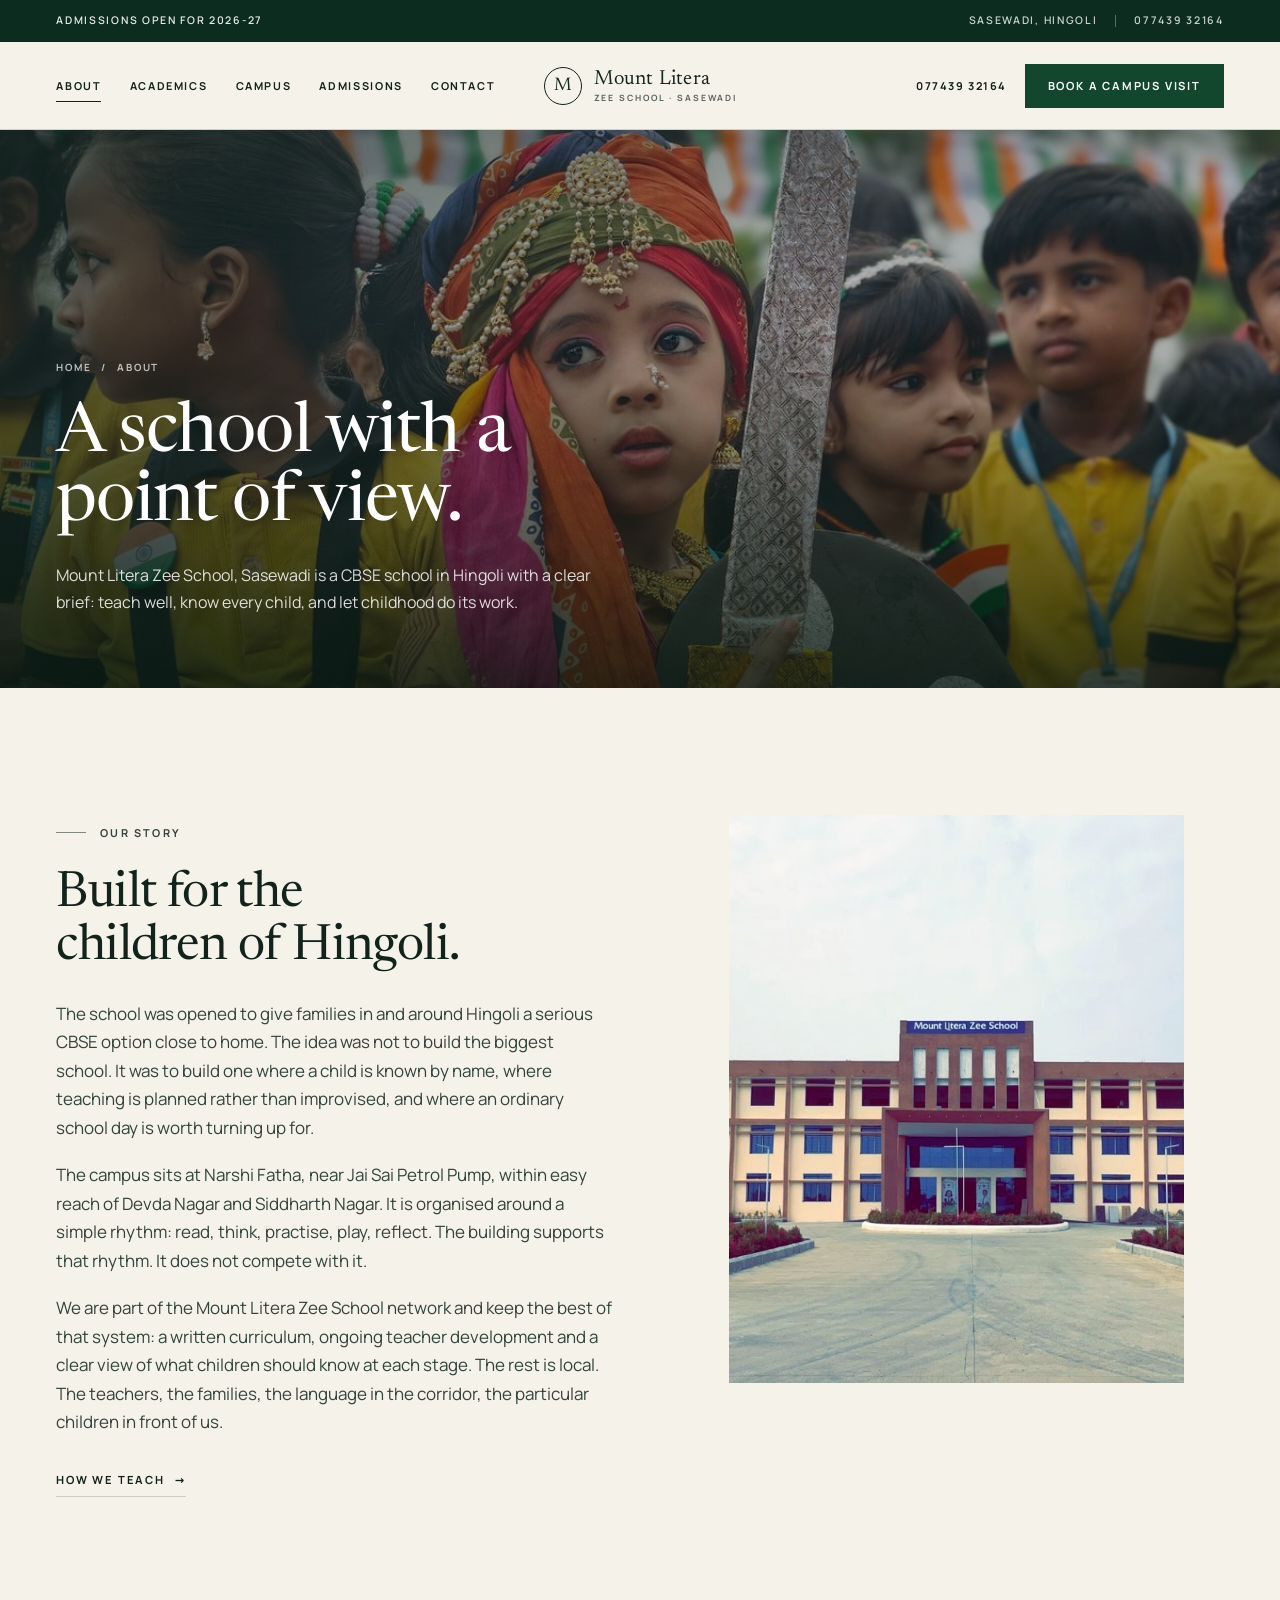
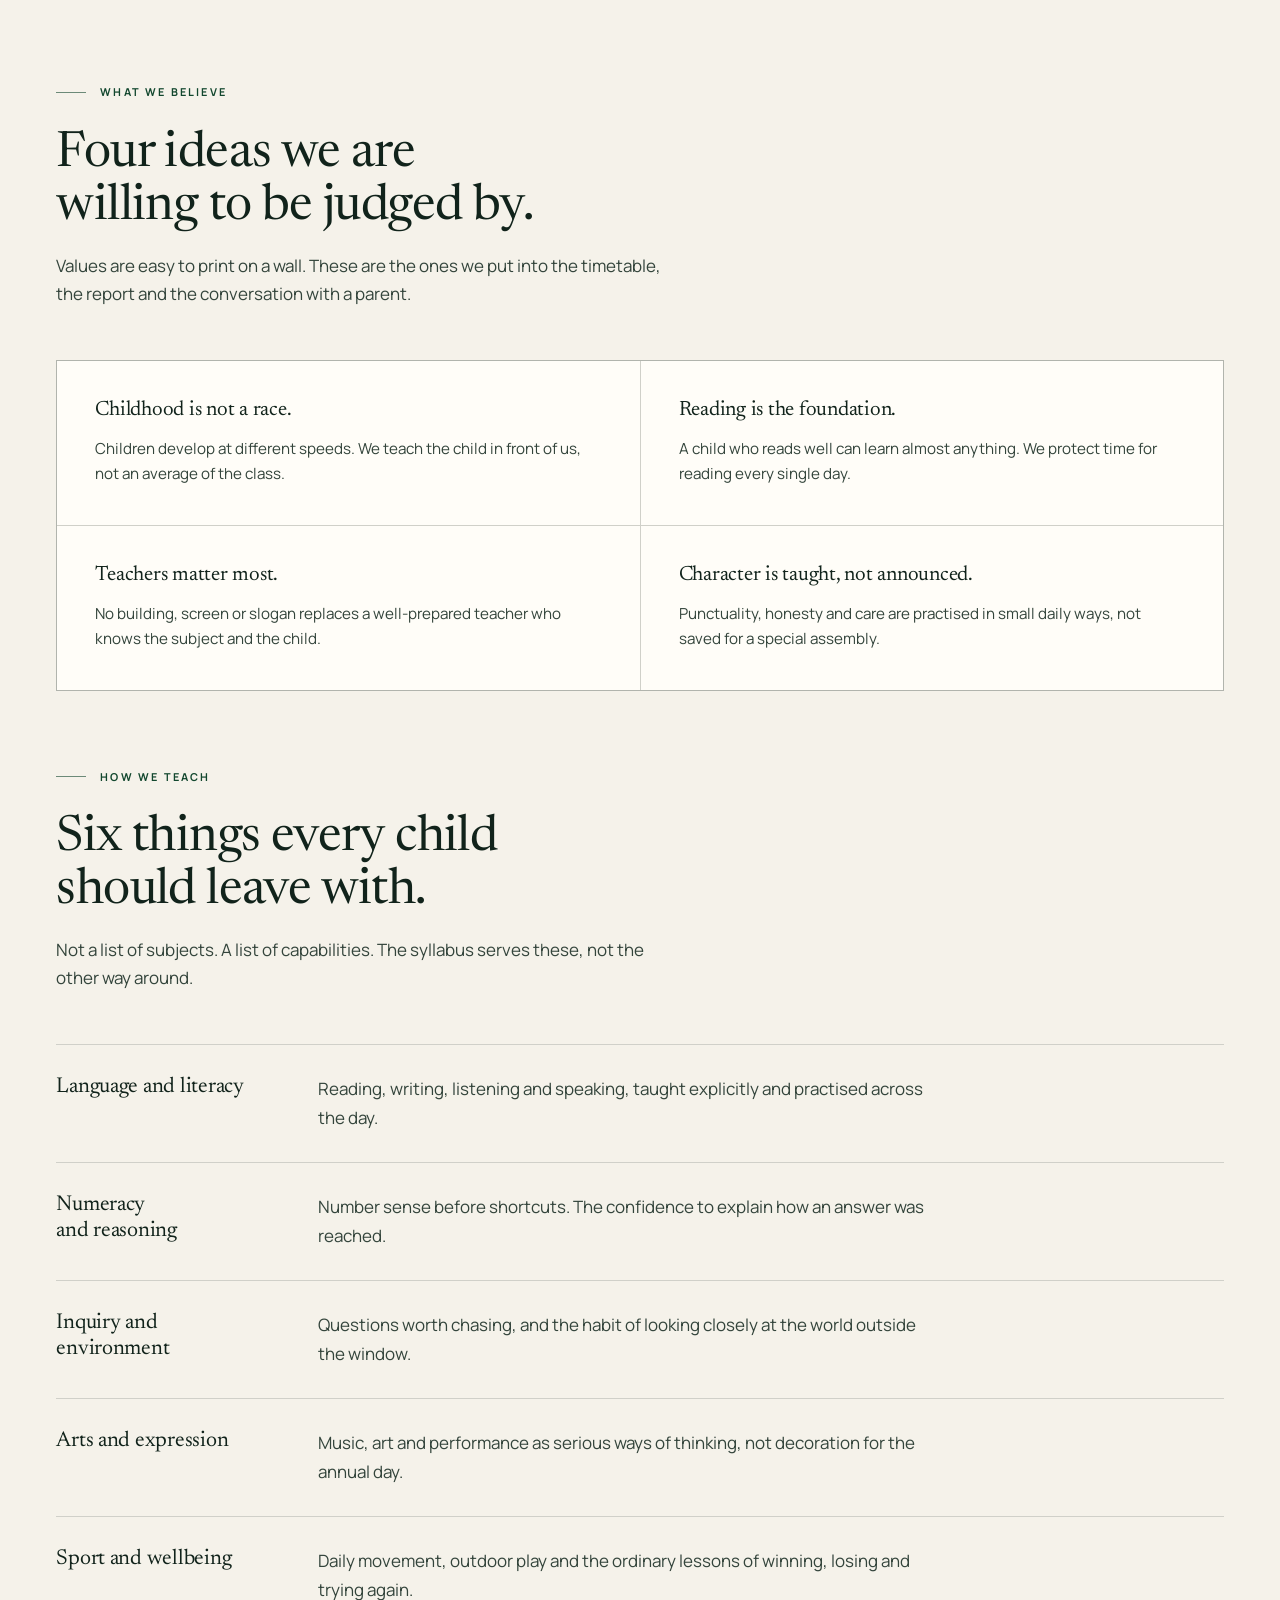
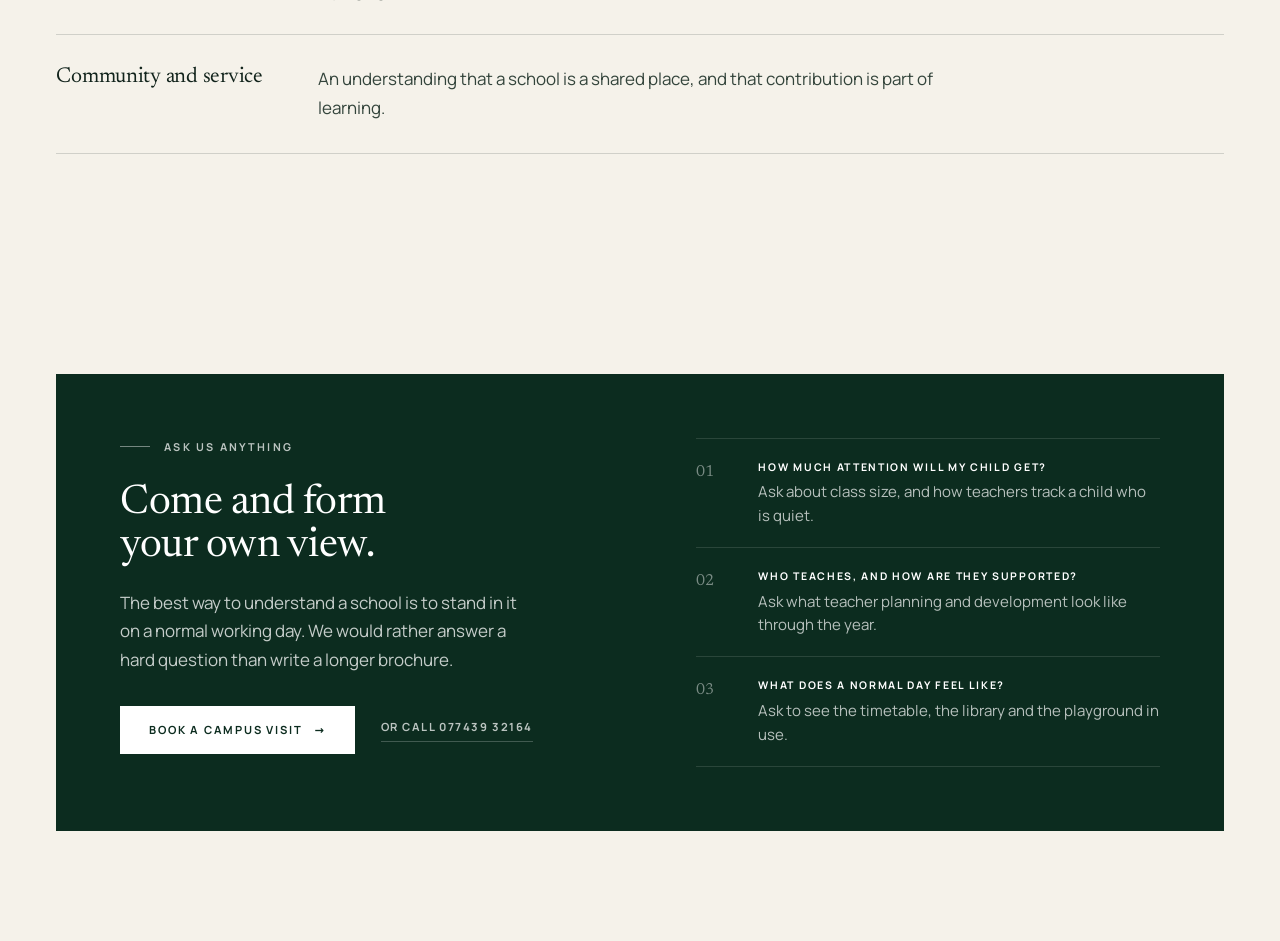
==== commit 11fbcf7c: "Fix process list padding; correct zip packaging notes; record Netlify live URL" ====
--- a/about.html
+++ b/about.html
@@ -5,7 +5,7 @@
   <meta name="viewport" content="width=device-width, initial-scale=1">
   <title>About the school | Mount Litera Zee School, Sasewadi</title>
   <meta name="description" content="Mount Litera Zee School, Sasewadi is a CBSE school in Hingoli built on strong foundations, close attention and a childhood that stays a childhood. Learn what we believe and how we teach.">
-  <meta name="theme-color" content="#14453a">
+  <meta name="theme-color" content="#12472e">
   <meta name="color-scheme" content="light">
   <meta property="og:type" content="website">
   <meta property="og:locale" content="en_IN">
@@ -21,7 +21,7 @@
 <body>
   <a class="skip-link" href="#main">Skip to content</a>
 
-  <div class="topbar">
+    <div class="topbar">
     <div class="container topbar__inner">
       <p class="topbar__note">Admissions open for 2026-27</p>
       <div class="topbar__links">
@@ -36,14 +36,6 @@
 
   <header class="site-header">
     <div class="container header__inner">
-      <a class="brand" href="index.html" aria-label="Mount Litera Zee School, Sasewadi, home">
-        <span class="brand__mark" aria-hidden="true">M</span>
-        <span class="brand__text">
-          <span class="brand__name">Mount Litera</span>
-          <span class="brand__sub">Zee School · Sasewadi</span>
-        </span>
-      </a>
-
       <nav class="site-nav" id="site-nav" aria-label="Primary">
         <ul class="nav-list">
           <li><a class="nav-link" href="about.html" aria-current="page">About</a></li>
@@ -53,14 +45,23 @@
           <li><a class="nav-link" href="contact.html">Contact</a></li>
         </ul>
         <div class="nav-extra">
-          <p class="nav-extra__label">Admissions</p>
+          <p class="nav-extra__label">Admissions open for 2026-27</p>
           <a class="nav-extra__phone" href="tel:+917743932164">077439 32164</a>
-          <a class="btn btn--primary nav-extra__cta" href="admissions.html">Book a campus visit</a>
+          <a class="btn nav-extra__cta" href="admissions.html">Book a campus visit</a>
         </div>
       </nav>
 
+      <a class="brand" href="index.html" aria-label="Mount Litera Zee School, Sasewadi, home">
+        <span class="brand__mark" aria-hidden="true">M</span>
+        <span class="brand__text">
+          <span class="brand__name">Mount Litera</span>
+          <span class="brand__sub">Zee School · Sasewadi</span>
+        </span>
+      </a>
+
       <div class="header__actions">
-        <a class="btn btn--primary header__cta" href="admissions.html">Book a campus visit</a>
+        <a class="header__phone" href="tel:+917743932164">077439 32164</a>
+        <a class="btn header__cta" href="admissions.html">Book a campus visit</a>
         <button class="nav-toggle" type="button" aria-expanded="false" aria-controls="site-nav" aria-label="Open menu">
           <span></span>
           <span></span>
@@ -213,50 +214,7 @@
     </section>
   </main>
 
-  <footer class="site-footer">
-    <div class="container">
-      <div class="footer__grid">
-        <div class="footer__brand">
-          <a class="brand" href="index.html" aria-label="Mount Litera Zee School, Sasewadi, home">
-            <span class="brand__mark" aria-hidden="true">M</span>
-            <span class="brand__text">
-              <span class="brand__name">Mount Litera</span>
-              <span class="brand__sub">Zee School · Sasewadi</span>
-            </span>
-          </a>
-          <p>A CBSE school in Sasewadi, Hingoli, built on good teaching, strong foundations and a childhood that stays a childhood.</p>
-        </div>
-
-        <div class="footer__col">
-          <h2 class="footer__title">Explore</h2>
-          <a href="about.html">About the school</a>
-          <a href="academics.html">Academics</a>
-          <a href="campus.html">Campus</a>
-          <a href="admissions.html">Admissions</a>
-          <a href="contact.html">Contact</a>
-        </div>
-
-        <div class="footer__col">
-          <h2 class="footer__title">Visit</h2>
-          <address>Gat No 63, Narshi Fatha,<br>near Jai Sai Petrol Pump,<br>Devda Nagar, Sasewadi,<br>Hingoli, Maharashtra 431513</address>
-          <a class="footer__address-link" href="https://www.google.com/maps/dir/?api=1&amp;destination=Mount+Litera+Zee+School+Sasewadi+Hingoli" target="_blank" rel="noopener">Get directions</a>
-        </div>
-
-        <div class="footer__col">
-          <h2 class="footer__title">Contact</h2>
-          <a href="tel:+917743932164">077439 32164</a>
-          <a href="https://wa.me/917743932164" target="_blank" rel="noopener">WhatsApp</a>
-          <a href="https://mountlitera.com" target="_blank" rel="noopener">mountlitera.com</a>
-          <p>Office opens at 7:00 am</p>
-        </div>
-      </div>
-
-      <div class="footer__bottom">
-        <p>&copy; <span data-year>2026</span> Mount Litera Zee School, Sasewadi. All rights reserved.</p>
-        <p>CBSE curriculum · Sasewadi, Hingoli, Maharashtra</p>
-      </div>
-    </div>
-  </footer>
+  
 
   <script src="assets/js/main.js" defer></script>
 </body>
--- a/assets/css/styles.css
+++ b/assets/css/styles.css
@@ -1,9 +1,9 @@
 /* ==========================================================================
    Mount Litera Zee School, Sasewadi
-   Editorial academic design system
+   Editorial school design system
    --------------------------------------------------------------------------
-   Radius scale: cards 18px, large panels 28px, inputs 12px, buttons pill.
-   One accent: marigold. One theme: warm paper light.
+   Deep green, warm paper, one serif for display, one sans for everything else.
+   Square corners, hairline rules, full-bleed photography.
    ========================================================================== */
 
 @font-face {
@@ -35,39 +35,37 @@
    -------------------------------------------------------------------------- */
 
 :root {
-  --paper: #f7f5ef;
-  --paper-2: #efeae0;
+  --paper: #f5f2ea;
+  --paper-2: #ece7db;
+  --cream: #fbf9f3;
   --surface: #fffdf8;
-  --cream: #fbf8f0;
-
-  --ink: #10261f;
-  --ink-2: #34463f;
-  --muted: #5c6861;
-
-  --green: #14453a;
-  --green-deep: #0b2b23;
-  --green-line: #2b574b;
-
-  --accent: #e0a63c;
-  --accent-deep: #8f5f11;
-  --accent-soft: #f4e4c3;
-
-  --line: #ded8ca;
-  --line-strong: #c8c0af;
-
-  --radius: 18px;
-  --radius-lg: 28px;
-  --radius-sm: 12px;
-
-  --max: 1240px;
-  --gutter: clamp(20px, 4.6vw, 56px);
-
-  --shadow-sm: 0 1px 2px rgba(16, 38, 31, 0.05), 0 10px 28px -18px rgba(16, 38, 31, 0.4);
-  --shadow-md: 0 30px 70px -38px rgba(16, 38, 31, 0.55);
-
-  --ease: cubic-bezier(0.16, 1, 0.3, 1);
+
+  --ink: #11231b;
+  --ink-2: #33443b;
+  --muted: #68716c;
+
+  --green: #12472e;
+  --green-deep: #0c2c1f;
+  --green-mid: #16583a;
+  --green-bright: #009d65;
+
+  --accent: #d98a2b;
+  --accent-soft: #f0e2c9;
+
+  --line: rgba(17, 35, 27, 0.16);
+  --line-strong: rgba(17, 35, 27, 0.32);
+  --line-soft: rgba(17, 35, 27, 0.09);
+  --line-inv: rgba(255, 255, 255, 0.22);
+  --line-inv-soft: rgba(255, 255, 255, 0.12);
+
+  --max: 1360px;
+  --gutter: clamp(20px, 4.4vw, 64px);
+  --section: clamp(72px, 8.6vw, 132px);
+
   --font-display: "Newsreader", Georgia, "Times New Roman", serif;
   --font-sans: "Manrope", "Segoe UI", system-ui, -apple-system, sans-serif;
+
+  --ease: cubic-bezier(0.19, 1, 0.22, 1);
 }
 
 /* --------------------------------------------------------------------------
@@ -92,19 +90,9 @@
   font-family: var(--font-sans);
   font-size: 1.0625rem;
   font-weight: 400;
-  line-height: 1.7;
+  line-height: 1.68;
   -webkit-font-smoothing: antialiased;
   text-rendering: optimizeLegibility;
-}
-
-body::after {
-  content: "";
-  position: fixed;
-  inset: 0;
-  z-index: 200;
-  pointer-events: none;
-  opacity: 0.035;
-  background-image: url("data:image/svg+xml,%3Csvg xmlns='http://www.w3.org/2000/svg' width='180' height='180'%3E%3Cfilter id='n'%3E%3CfeTurbulence type='fractalNoise' baseFrequency='0.82' numOctaves='3' stitchTiles='stitch'/%3E%3C/filter%3E%3Crect width='100%25' height='100%25' filter='url(%23n)'/%3E%3C/svg%3E");
 }
 
 img {
@@ -118,83 +106,36 @@
   text-decoration: none;
 }
 
-button,
-input,
-select,
-textarea {
+button {
   font: inherit;
   color: inherit;
 }
 
-button {
-  cursor: pointer;
-}
-
-h1,
-h2,
-h3,
-h4,
-p,
-figure,
-blockquote,
-dl,
-dd {
-  margin: 0;
-}
-
-ul,
-ol {
-  margin: 0;
-  padding: 0;
-}
-
-ul {
-  list-style: none;
-}
-
-address {
-  font-style: normal;
+:focus-visible {
+  outline: 2px solid var(--green-bright);
+  outline-offset: 3px;
 }
 
 ::selection {
-  background: var(--accent);
-  color: var(--ink);
-}
-
-:focus-visible {
-  outline: 2px solid var(--accent-deep);
-  outline-offset: 3px;
-  border-radius: 2px;
+  background: var(--green);
+  color: #fff;
 }
 
 .skip-link {
-  position: fixed;
+  position: absolute;
+  left: 12px;
+  top: -80px;
+  z-index: 300;
+  padding: 12px 18px;
+  background: var(--green-deep);
+  color: #fff;
+  font-size: 0.8rem;
+  letter-spacing: 0.08em;
+  text-transform: uppercase;
+}
+
+.skip-link:focus {
   top: 12px;
-  left: 12px;
-  z-index: 300;
-  transform: translateY(-200%);
-  padding: 12px 18px;
-  border-radius: 999px;
-  background: var(--ink);
-  color: var(--cream);
-  font-size: 0.9rem;
-  font-weight: 600;
-}
-
-.skip-link:focus {
-  transform: translateY(0);
-}
-
-.sr-only {
-  position: absolute;
-  width: 1px;
-  height: 1px;
-  padding: 0;
-  margin: -1px;
-  overflow: hidden;
-  clip: rect(0, 0, 0, 0);
-  white-space: nowrap;
-  border: 0;
 }
 
 /* --------------------------------------------------------------------------
@@ -209,20 +150,30 @@
 }
 
 .section {
-  padding-block: clamp(64px, 8vw, 112px);
+  padding-block: var(--section);
 }
 
 .section--tight {
-  padding-block: clamp(48px, 6vw, 84px);
+  padding-block: clamp(56px, 6vw, 92px);
 }
 
 .section--topless {
   padding-top: 0;
 }
 
+.section--dark {
+  background: var(--green-deep);
+  color: #fff;
+}
+
+.section--cream {
+  background: var(--cream);
+}
+
 .rule {
+  height: 1px;
+  background: var(--line);
   border: 0;
-  border-top: 1px solid var(--line);
   margin: 0;
 }
 
@@ -230,53 +181,749 @@
    Type
    -------------------------------------------------------------------------- */
 
+h1,
+h2,
+h3,
+h4,
+h5 {
+  margin: 0;
+  font-family: var(--font-display);
+  font-weight: 400;
+  letter-spacing: -0.012em;
+  text-wrap: balance;
+}
+
+h1 {
+  font-size: clamp(2.6rem, 5.6vw, 4.6rem);
+  line-height: 1.02;
+}
+
+.h2,
+h2.h2 {
+  font-size: clamp(2rem, 3.9vw, 3.3rem);
+  line-height: 1.06;
+}
+
+h3 {
+  font-size: clamp(1.4rem, 1.9vw, 1.75rem);
+  line-height: 1.2;
+}
+
+em {
+  font-style: italic;
+}
+
+p {
+  margin: 0;
+}
+
+p + p {
+  margin-top: 1.15em;
+}
+
+.lead {
+  font-size: clamp(1.1rem, 1.4vw, 1.28rem);
+  line-height: 1.6;
+  color: var(--ink);
+  max-width: 58ch;
+}
+
+.muted {
+  color: var(--muted);
+}
+
 .eyebrow {
+  display: flex;
+  align-items: center;
+  gap: 14px;
+  margin-bottom: 26px;
+  font-family: var(--font-sans);
+  font-size: 0.68rem;
+  font-weight: 700;
+  letter-spacing: 0.2em;
+  text-transform: uppercase;
+  color: var(--green);
+}
+
+.eyebrow::before {
+  content: "";
+  width: 30px;
+  height: 1px;
+  background: currentColor;
+  opacity: 0.6;
+}
+
+.eyebrow--light {
+  color: rgba(255, 255, 255, 0.72);
+}
+
+.prose {
+  max-width: 66ch;
+  color: var(--ink-2);
+}
+
+.prose p + p {
+  margin-top: 1.1em;
+}
+
+.prose h3 {
+  margin-top: 2.2em;
+  margin-bottom: 0.5em;
+  font-size: 1.5rem;
+}
+
+.prose ul {
+  margin: 1.2em 0 0;
+  padding: 0;
+  list-style: none;
+}
+
+.prose ul li {
+  position: relative;
+  padding-left: 24px;
+  margin-bottom: 0.7em;
+}
+
+.prose ul li::before {
+  content: "";
+  position: absolute;
+  left: 0;
+  top: 0.72em;
+  width: 10px;
+  height: 1px;
+  background: var(--green);
+}
+
+/* --------------------------------------------------------------------------
+   Buttons and links
+   -------------------------------------------------------------------------- */
+
+.btn {
+  display: inline-flex;
+  align-items: center;
+  justify-content: center;
+  gap: 12px;
+  padding: 17px 28px;
+  border: 1px solid transparent;
+  background: var(--green);
+  color: #fff;
+  font-size: 0.7rem;
+  font-weight: 700;
+  letter-spacing: 0.16em;
+  text-transform: uppercase;
+  line-height: 1;
+  cursor: pointer;
+  transition: background 0.35s var(--ease), color 0.35s var(--ease), border-color 0.35s var(--ease);
+}
+
+.btn:hover {
+  background: var(--green-deep);
+}
+
+.btn--light {
+  background: #fff;
+  color: var(--green-deep);
+  border-color: #fff;
+}
+
+.btn--light:hover {
+  background: transparent;
+  color: #fff;
+  border-color: rgba(255, 255, 255, 0.8);
+}
+
+.btn--outline {
+  background: transparent;
+  color: var(--ink);
+  border-color: var(--line);
+}
+
+.btn--outline:hover {
+  background: var(--green);
+  border-color: var(--green);
+  color: #fff;
+}
+
+.btn--ghost-light {
+  background: transparent;
+  color: #fff;
+  border-color: rgba(255, 255, 255, 0.6);
+}
+
+.btn--ghost-light:hover {
+  background: #fff;
+  color: var(--green-deep);
+  border-color: #fff;
+}
+
+.arrow {
+  font-family: var(--font-sans);
+  transition: transform 0.4s var(--ease);
+}
+
+.btn:hover .arrow {
+  transform: translateX(4px);
+}
+
+.link-arrow {
+  display: inline-flex;
+  align-items: center;
+  gap: 10px;
+  padding-bottom: 6px;
+  border-bottom: 1px solid var(--line);
+  font-size: 0.7rem;
+  font-weight: 700;
+  letter-spacing: 0.16em;
+  text-transform: uppercase;
+  color: var(--ink);
+  transition: border-color 0.35s var(--ease), color 0.35s var(--ease), gap 0.35s var(--ease);
+}
+
+.link-arrow:hover {
+  gap: 16px;
+  border-color: var(--ink);
+}
+
+.link-arrow--light {
+  color: #fff;
+  border-color: var(--line-inv);
+}
+
+.link-arrow--light:hover {
+  border-color: #fff;
+}
+
+/* --------------------------------------------------------------------------
+   Top bar
+   -------------------------------------------------------------------------- */
+
+.topbar {
+  background: var(--green-deep);
+  color: rgba(255, 255, 255, 0.78);
+}
+
+.topbar__inner {
+  display: flex;
+  align-items: center;
+  justify-content: space-between;
+  gap: 20px;
+  min-height: 42px;
+  font-size: 0.66rem;
+  font-weight: 600;
+  letter-spacing: 0.16em;
+  text-transform: uppercase;
+}
+
+.topbar__note {
+  color: rgba(255, 255, 255, 0.9);
+}
+
+.topbar__links {
+  display: flex;
+  align-items: center;
+  gap: 18px;
+}
+
+.topbar__links a:hover {
+  color: #fff;
+}
+
+.topbar__sep {
+  width: 1px;
+  height: 12px;
+  background: currentColor;
+  opacity: 0.4;
+}
+
+/* --------------------------------------------------------------------------
+   Header and navigation
+   -------------------------------------------------------------------------- */
+
+.header-sentinel {
+  display: block;
+  height: 1px;
+}
+
+.site-header {
+  position: sticky;
+  top: 0;
+  z-index: 120;
+  background: var(--paper);
+  border-bottom: 1px solid var(--line);
+  transition: background 0.4s var(--ease), color 0.4s var(--ease), border-color 0.4s var(--ease);
+}
+
+.header__inner {
+  display: grid;
+  grid-template-columns: 1fr auto 1fr;
+  align-items: center;
+  gap: 24px;
+  min-height: 86px;
+}
+
+.brand {
   display: inline-flex;
   align-items: center;
   gap: 12px;
-  margin-bottom: 22px;
-  color: var(--green);
-  font-size: 0.72rem;
+  justify-self: center;
+}
+
+.brand__mark {
+  display: grid;
+  place-items: center;
+  width: 38px;
+  height: 38px;
+  border: 1px solid currentColor;
+  border-radius: 50%;
+  font-family: var(--font-display);
+  font-size: 1.15rem;
+  line-height: 1;
+}
+
+.brand__text {
+  display: flex;
+  flex-direction: column;
+  line-height: 1.1;
+}
+
+.brand__name {
+  font-family: var(--font-display);
+  font-size: 1.28rem;
+  letter-spacing: 0.01em;
+}
+
+.brand__sub {
+  margin-top: 3px;
+  font-size: 0.54rem;
   font-weight: 700;
-  letter-spacing: 0.17em;
-  line-height: 1.4;
+  letter-spacing: 0.22em;
   text-transform: uppercase;
-}
-
-.eyebrow::before {
+  opacity: 0.68;
+}
+
+.site-nav {
+  display: flex;
+  align-items: center;
+  justify-self: start;
+}
+
+.nav-list {
+  display: flex;
+  align-items: center;
+  gap: clamp(16px, 2.2vw, 34px);
+  margin: 0;
+  padding: 0;
+  list-style: none;
+}
+
+.nav-link {
+  display: inline-block;
+  padding: 6px 0;
+  font-size: 0.68rem;
+  font-weight: 700;
+  letter-spacing: 0.15em;
+  text-transform: uppercase;
+  color: inherit;
+  border-bottom: 1px solid transparent;
+  transition: border-color 0.3s var(--ease), opacity 0.3s var(--ease);
+}
+
+.nav-link:hover,
+.nav-link[aria-current="page"] {
+  border-bottom-color: currentColor;
+}
+
+.header__actions {
+  display: flex;
+  align-items: center;
+  justify-content: flex-end;
+  gap: 18px;
+}
+
+.header__phone {
+  font-size: 0.68rem;
+  font-weight: 700;
+  letter-spacing: 0.14em;
+  text-transform: uppercase;
+  white-space: nowrap;
+}
+
+.header__cta {
+  padding: 15px 22px;
+}
+
+.nav-extra {
+  display: none;
+}
+
+.nav-toggle {
+  display: none;
+  width: 44px;
+  height: 44px;
+  padding: 0;
+  border: 1px solid var(--line);
+  background: transparent;
+  cursor: pointer;
+  place-items: center;
+}
+
+.nav-toggle span {
+  display: block;
+  width: 20px;
+  height: 1px;
+  margin: 3px auto;
+  background: currentColor;
+  transition: transform 0.3s var(--ease), opacity 0.3s var(--ease);
+}
+
+.nav-toggle[aria-expanded="true"] span:first-child {
+  transform: translateY(4px) rotate(45deg);
+}
+
+.nav-toggle[aria-expanded="true"] span:last-child {
+  transform: translateY(-4px) rotate(-45deg);
+}
+
+.nav-open {
+  overflow: hidden;
+}
+
+/* Transparent header over the home hero */
+
+.site-header--over {
+  position: fixed;
+  inset: 0 0 auto;
+  background: transparent;
+  border-bottom-color: rgba(255, 255, 255, 0.18);
+  color: #fff;
+}
+
+.site-header--over .nav-toggle {
+  border-color: rgba(255, 255, 255, 0.4);
+}
+
+.site-header--over.is-scrolled {
+  background: var(--paper);
+  color: var(--ink);
+  border-bottom-color: var(--line);
+}
+
+.site-header--over.is-scrolled .nav-toggle {
+  border-color: var(--line);
+}
+
+.site-header--over.is-scrolled .brand__mark {
+  border-color: var(--ink);
+}
+
+/* --------------------------------------------------------------------------
+   Hero
+   -------------------------------------------------------------------------- */
+
+.hero {
+  position: relative;
+  display: flex;
+  flex-direction: column;
+  justify-content: flex-end;
+  min-height: clamp(640px, 94svh, 940px);
+  overflow: hidden;
+  background: var(--green-deep);
+  color: #fff;
+  isolation: isolate;
+}
+
+.hero__slides {
+  position: absolute;
+  inset: 0;
+  z-index: -2;
+}
+
+.hero__slide {
+  position: absolute;
+  inset: 0;
+  margin: 0;
+  opacity: 0;
+  transition: opacity 1.2s var(--ease);
+}
+
+.hero__slide.is-active {
+  opacity: 1;
+}
+
+.hero__slide img {
+  width: 100%;
+  height: 100%;
+  object-fit: cover;
+  transform: scale(1.04);
+  transition: transform 7s linear;
+}
+
+.hero__slide.is-active img {
+  transform: scale(1);
+}
+
+.hero::after {
+  content: "";
+  position: absolute;
+  inset: 0;
+  z-index: -1;
+  background:
+    linear-gradient(180deg, rgba(8, 24, 17, 0.62) 0%, rgba(8, 24, 17, 0.28) 38%, rgba(8, 24, 17, 0.78) 100%),
+    linear-gradient(90deg, rgba(8, 24, 17, 0.45) 0%, rgba(8, 24, 17, 0) 60%);
+}
+
+.hero__content {
+  padding-top: 190px;
+  padding-bottom: 48px;
+  text-align: center;
+}
+
+.hero__kicker {
+  display: inline-flex;
+  align-items: center;
+  gap: 12px;
+  margin-bottom: 28px;
+  font-size: 0.66rem;
+  font-weight: 700;
+  letter-spacing: 0.24em;
+  text-transform: uppercase;
+  color: rgba(255, 255, 255, 0.82);
+}
+
+.hero__kicker::before,
+.hero__kicker::after {
   content: "";
   width: 26px;
   height: 1px;
-  background: var(--accent-deep);
-}
-
-.eyebrow--light {
-  color: var(--accent-soft);
-}
-
-.eyebrow--light::before {
-  background: var(--accent);
-}
-
-.h2,
-.section-head h2 {
+  background: currentColor;
+  opacity: 0.5;
+}
+
+.hero__title {
+  max-width: 18ch;
+  margin: 0 auto;
+  font-size: clamp(2.9rem, 6.6vw, 6rem);
+  line-height: 0.99;
+  letter-spacing: -0.018em;
+  color: #fff;
+}
+
+.hero__title em {
+  display: block;
+  font-style: italic;
+}
+
+.hero__lede {
+  max-width: 56ch;
+  margin: 26px auto 0;
+  font-size: clamp(1rem, 1.15vw, 1.12rem);
+  line-height: 1.62;
+  color: rgba(255, 255, 255, 0.86);
+}
+
+.hero__actions {
+  display: flex;
+  flex-wrap: wrap;
+  align-items: center;
+  justify-content: center;
+  gap: 16px 26px;
+  margin-top: 36px;
+}
+
+.hero__footer {
+  display: grid;
+  grid-template-columns: 1fr auto 1fr;
+  align-items: center;
+  gap: 20px;
+  padding-bottom: 30px;
+  font-size: 0.62rem;
+  font-weight: 700;
+  letter-spacing: 0.2em;
+  text-transform: uppercase;
+  color: rgba(255, 255, 255, 0.72);
+}
+
+.hero__meta--right {
+  text-align: right;
+}
+
+.hero__dots {
+  display: flex;
+  align-items: center;
+  justify-content: center;
+  gap: 10px;
+}
+
+.hero__dot {
+  width: 7px;
+  height: 7px;
+  padding: 0;
+  border: 0;
+  border-radius: 50%;
+  background: rgba(255, 255, 255, 0.4);
+  cursor: pointer;
+  transition: background 0.3s var(--ease), transform 0.3s var(--ease);
+}
+
+.hero__dot.is-active {
+  background: #fff;
+  transform: scale(1.25);
+}
+
+.hero__nav {
+  display: none;
+}
+
+/* --------------------------------------------------------------------------
+   Fact band
+   -------------------------------------------------------------------------- */
+
+.facts {
+  border-bottom: 1px solid var(--line);
+  background: var(--paper);
+}
+
+.facts__grid {
+  display: grid;
+  grid-template-columns: repeat(4, 1fr);
+}
+
+.fact {
+  padding: 30px 28px 32px;
+  border-left: 1px solid var(--line);
+}
+
+.fact:first-child {
+  border-left: 0;
+  padding-left: 0;
+}
+
+.fact__label {
+  margin-bottom: 8px;
+  font-size: 0.62rem;
+  font-weight: 700;
+  letter-spacing: 0.2em;
+  text-transform: uppercase;
+  color: var(--muted);
+}
+
+.fact__value {
   font-family: var(--font-display);
-  font-size: clamp(2.1rem, 3.7vw, 3.3rem);
-  font-weight: 500;
-  letter-spacing: -0.02em;
-  line-height: 1.06;
-}
+  font-size: 1.32rem;
+  line-height: 1.3;
+}
+
+.fact__value a {
+  border-bottom: 1px solid var(--line);
+}
+
+/* --------------------------------------------------------------------------
+   Split media sections
+   -------------------------------------------------------------------------- */
+
+.split {
+  display: grid;
+  grid-template-columns: 1.02fr 0.98fr;
+  gap: clamp(36px, 6vw, 96px);
+  align-items: start;
+}
+
+.split--reverse .split__body {
+  order: 2;
+}
+
+.split__body {
+  padding-top: clamp(0px, 2vw, 26px);
+}
+
+.split__body .h2 {
+  margin-bottom: 26px;
+  max-width: 18ch;
+}
+
+.split__body p {
+  color: var(--ink-2);
+}
+
+.split__body .lead {
+  color: var(--ink);
+}
+
+.split__body .lead + p {
+  margin-top: 20px;
+}
+
+.split__body .link-arrow {
+  margin-top: 34px;
+}
+
+.media {
+  overflow: hidden;
+  background: var(--paper-2);
+}
+
+.media img {
+  width: 100%;
+  height: 100%;
+  object-fit: cover;
+}
+
+.media--portrait img {
+  aspect-ratio: 4 / 5;
+}
+
+.media--landscape img {
+  aspect-ratio: 4 / 3;
+}
+
+.media--tall img {
+  aspect-ratio: 5 / 6;
+}
+
+.media--wide img {
+  aspect-ratio: 16 / 9;
+}
+
+/* --------------------------------------------------------------------------
+   Principles
+   -------------------------------------------------------------------------- */
+
+.principles {
+  margin: 38px 0 0;
+  padding: 0;
+  list-style: none;
+  border-top: 1px solid var(--line);
+}
+
+.principles li {
+  display: grid;
+  grid-template-columns: 150px 1fr;
+  gap: 24px;
+  padding: 20px 0;
+  border-bottom: 1px solid var(--line);
+}
+
+.principles span {
+  font-size: 0.66rem;
+  font-weight: 700;
+  letter-spacing: 0.16em;
+  text-transform: uppercase;
+  color: var(--green);
+  padding-top: 4px;
+}
+
+.principles p {
+  color: var(--ink-2);
+  font-size: 0.98rem;
+}
+
+/* --------------------------------------------------------------------------
+   Section heads
+   -------------------------------------------------------------------------- */
 
 .section-head {
-  max-width: 760px;
-  margin-bottom: clamp(32px, 4vw, 52px);
-}
-
-.section-head p {
-  margin-top: 16px;
-  max-width: 58ch;
-  color: var(--muted);
-  font-size: 1.02rem;
+  max-width: 74ch;
+  margin-bottom: clamp(34px, 4vw, 56px);
 }
 
 .section-head--row {
@@ -285,1120 +932,500 @@
   justify-content: space-between;
   gap: 32px;
   max-width: none;
-}
-
-.section-head--row > div {
-  max-width: 720px;
-}
-
-.lead {
+  padding-bottom: 24px;
+  border-bottom: 1px solid var(--line);
+}
+
+.section-head--row .h2 {
+  max-width: 22ch;
+  margin-bottom: 0;
+}
+
+.section-head--row .link-arrow {
+  flex-shrink: 0;
+  margin-bottom: 6px;
+}
+
+.section-head p:not(.eyebrow) {
+  margin-top: 18px;
   color: var(--ink-2);
-  font-size: clamp(1.06rem, 1.35vw, 1.18rem);
-  line-height: 1.65;
-}
-
-.muted {
-  color: var(--muted);
-}
-
-.prose p + p {
-  margin-top: 18px;
-}
-
-.prose {
-  max-width: 66ch;
-  color: var(--ink-2);
-}
-
-.prose strong {
-  color: var(--ink);
-}
-
-/* --------------------------------------------------------------------------
-   Buttons and links
-   -------------------------------------------------------------------------- */
-
-.btn {
-  display: inline-flex;
-  align-items: center;
-  justify-content: center;
-  gap: 10px;
-  padding: 15px 26px;
-  border: 1px solid transparent;
-  border-radius: 999px;
-  background: transparent;
-  font-size: 0.9rem;
-  font-weight: 650;
-  line-height: 1;
-  letter-spacing: 0.01em;
-  white-space: nowrap;
-  transition: background-color 0.25s var(--ease), color 0.25s var(--ease),
-    border-color 0.25s var(--ease), transform 0.25s var(--ease);
-}
-
-.btn .arrow {
-  display: inline-block;
-  font-size: 1.05em;
-  line-height: 1;
-  transition: transform 0.3s var(--ease);
-}
-
-.btn:hover .arrow {
-  transform: translateX(4px);
-}
-
-.btn--primary {
-  background: var(--green);
-  color: var(--cream);
-}
-
-.btn--primary:hover {
+  max-width: 62ch;
+}
+
+/* --------------------------------------------------------------------------
+   Programmes (dark band)
+   -------------------------------------------------------------------------- */
+
+.programmes-band {
   background: var(--green-deep);
-  transform: translateY(-2px);
-}
-
-.btn--primary:active {
-  transform: translateY(0) scale(0.985);
-}
-
-.btn--light {
-  background: var(--cream);
-  color: var(--ink);
-}
-
-.btn--light:hover {
-  background: var(--accent-soft);
-  transform: translateY(-2px);
-}
-
-.btn--outline {
-  border-color: var(--line-strong);
-  color: var(--ink);
-}
-
-.btn--outline:hover {
-  border-color: var(--green);
-  background: rgba(20, 69, 58, 0.04);
-}
-
-.link-arrow {
-  display: inline-flex;
-  align-items: center;
-  gap: 8px;
-  padding-bottom: 4px;
-  border-bottom: 1px solid var(--line-strong);
-  color: var(--ink);
-  font-size: 0.92rem;
-  font-weight: 650;
-  line-height: 1.4;
-  transition: border-color 0.25s var(--ease), color 0.25s var(--ease);
-}
-
-.link-arrow span {
-  transition: transform 0.3s var(--ease);
-}
-
-.link-arrow:hover {
-  border-color: var(--green);
-  color: var(--green);
-}
-
-.link-arrow:hover span {
-  transform: translateX(4px);
-}
-
-.link-arrow--light {
-  border-color: rgba(251, 248, 240, 0.35);
-  color: var(--cream);
-}
-
-.link-arrow--light:hover {
-  border-color: var(--accent);
-  color: var(--cream);
-}
-
-/* --------------------------------------------------------------------------
-   Top bar
-   -------------------------------------------------------------------------- */
-
-.topbar {
-  background: var(--green-deep);
-  color: var(--cream);
-  font-size: 0.78rem;
-  letter-spacing: 0.02em;
-}
-
-.topbar__inner {
-  display: flex;
-  align-items: center;
-  justify-content: space-between;
-  gap: 24px;
-  min-height: 40px;
-}
-
-.topbar__note {
-  display: flex;
-  align-items: center;
-  gap: 10px;
-  font-weight: 600;
-}
-
-.topbar__note::before {
-  content: "";
-  width: 6px;
-  height: 6px;
-  border-radius: 50%;
-  background: var(--accent);
-}
-
-.topbar__links {
-  display: flex;
-  align-items: center;
-  gap: 16px;
-  color: rgba(251, 248, 240, 0.78);
-}
-
-.topbar__links a {
-  color: var(--cream);
-  font-weight: 600;
-  transition: color 0.2s;
-}
-
-.topbar__links a:hover {
-  color: var(--accent);
-}
-
-.topbar__sep {
-  width: 1px;
-  height: 12px;
-  background: rgba(251, 248, 240, 0.3);
-}
-
-/* --------------------------------------------------------------------------
-   Header and navigation
-   -------------------------------------------------------------------------- */
-
-.site-header {
-  position: sticky;
-  top: 0;
-  z-index: 60;
-  background: var(--paper);
-  border-bottom: 1px solid transparent;
-  transition: border-color 0.3s var(--ease), background-color 0.3s var(--ease);
-}
-
-.site-header.is-scrolled {
-  border-bottom-color: var(--line);
-  background: var(--paper);
-}
-
-.header__inner {
-  display: flex;
-  align-items: center;
-  justify-content: space-between;
-  gap: 24px;
-  min-height: 78px;
-}
-
-.brand {
-  display: inline-flex;
-  align-items: center;
-  gap: 12px;
-  flex-shrink: 0;
-}
-
-.brand__mark {
+  color: #fff;
+}
+
+.programmes-band .eyebrow {
+  color: rgba(255, 255, 255, 0.72);
+}
+
+.programmes-band .section-head--row {
+  border-bottom-color: var(--line-inv-soft);
+}
+
+.programmes-band .link-arrow {
+  color: #fff;
+  border-color: var(--line-inv);
+}
+
+.programmes {
   display: grid;
-  place-items: center;
-  width: 46px;
-  height: 46px;
-  border: 1px solid rgba(20, 69, 58, 0.45);
-  border-radius: 50%;
-  color: var(--green);
-  font-family: var(--font-display);
-  font-size: 1.4rem;
-  font-weight: 500;
-  line-height: 1;
-  transition: background-color 0.25s var(--ease), color 0.25s var(--ease),
-    border-color 0.25s var(--ease);
-}
-
-.brand:hover .brand__mark {
-  border-color: var(--green);
-  background: var(--green);
-  color: var(--cream);
-}
-
-.brand__text {
+  grid-template-columns: repeat(4, 1fr);
+  border-top: 1px solid var(--line-inv-soft);
+}
+
+.programme {
+  position: relative;
   display: flex;
   flex-direction: column;
-  gap: 3px;
-}
-
-.brand__name {
-  font-family: var(--font-display);
-  font-size: 1.32rem;
-  font-weight: 500;
-  letter-spacing: -0.015em;
-  line-height: 1;
-}
-
-.brand__sub {
+  gap: 18px;
+  padding: 34px 30px 40px;
+  border-left: 1px solid var(--line-inv-soft);
+  transition: background 0.4s var(--ease);
+}
+
+.programme:first-child {
+  border-left: 0;
+  padding-left: 0;
+}
+
+.programme:hover {
+  background: rgba(255, 255, 255, 0.05);
+}
+
+.programme__head {
+  display: flex;
+  flex-direction: column;
+  gap: 6px;
+}
+
+.programme h3 {
+  font-size: 1.6rem;
+  color: #fff;
+}
+
+.programme__meta {
+  font-size: 0.62rem;
+  font-weight: 700;
+  letter-spacing: 0.18em;
+  text-transform: uppercase;
+  color: rgba(255, 255, 255, 0.55);
+}
+
+.programme__desc {
+  color: rgba(255, 255, 255, 0.76);
+  font-size: 0.95rem;
+  line-height: 1.6;
+}
+
+.programme__arrow {
+  margin-top: auto;
+  font-size: 1.1rem;
+  color: rgba(255, 255, 255, 0.5);
+  transition: transform 0.4s var(--ease), color 0.4s var(--ease);
+}
+
+.programme:hover .programme__arrow {
+  transform: translateX(6px);
+  color: #fff;
+}
+
+/* --------------------------------------------------------------------------
+   Bento
+   -------------------------------------------------------------------------- */
+
+.bento {
+  display: grid;
+  grid-template-columns: repeat(12, 1fr);
+  gap: 1px;
+  background: var(--line);
+  border: 1px solid var(--line);
+}
+
+.bento__tile {
+  display: flex;
+  flex-direction: column;
+  justify-content: space-between;
+  gap: 26px;
+  padding: clamp(26px, 3vw, 40px);
+  background: var(--surface);
+}
+
+.bento__tile h3 {
+  font-size: clamp(1.3rem, 1.7vw, 1.55rem);
+}
+
+.bento__tile p {
+  color: var(--ink-2);
+  font-size: 0.96rem;
+}
+
+.bento__tile--image {
+  grid-column: span 6;
+  grid-row: span 2;
+  padding: 0;
+  overflow: hidden;
+  background: var(--paper-2);
+}
+
+.bento__tile--image img {
+  flex: 1;
+  width: 100%;
+  min-height: 300px;
+  object-fit: cover;
+  transition: transform 1s var(--ease);
+}
+
+.bento__tile--image:hover img {
+  transform: scale(1.03);
+}
+
+.bento__tile--image figcaption {
+  padding: 16px 24px;
+  border-top: 1px solid var(--line);
+  background: var(--surface);
   color: var(--muted);
-  font-size: 0.58rem;
+  font-size: 0.62rem;
   font-weight: 700;
   letter-spacing: 0.16em;
-  line-height: 1.4;
   text-transform: uppercase;
 }
 
-.header__actions {
+.bento__tile--dark {
+  grid-column: span 6;
+  background: var(--green);
+  color: #fff;
+}
+
+.bento__tile--dark p {
+  color: rgba(255, 255, 255, 0.78);
+}
+
+.bento__tile--dark h3 {
+  color: #fff;
+  font-size: clamp(1.5rem, 2.2vw, 2.05rem);
+  max-width: 20ch;
+}
+
+.bento__tile--accent {
+  grid-column: span 6;
+  background: var(--accent-soft);
+}
+
+.bento__statement {
+  font-family: var(--font-display);
+  font-size: clamp(1.5rem, 2.2vw, 2rem);
+  line-height: 1.15;
+  color: var(--green-deep) !important;
+  max-width: 20ch;
+}
+
+.bento__tile--half {
+  grid-column: span 6;
+}
+
+/* --------------------------------------------------------------------------
+   Campus grid
+   -------------------------------------------------------------------------- */
+
+.campus-grid {
+  display: grid;
+  grid-template-columns: 2fr 1fr;
+  gap: 1px;
+  background: var(--line);
+  border: 1px solid var(--line);
+}
+
+.campus-grid figure {
+  margin: 0;
+  overflow: hidden;
+  background: var(--paper-2);
+}
+
+.campus-grid img {
+  width: 100%;
+  height: 100%;
+  object-fit: cover;
+  transition: transform 1.1s var(--ease);
+}
+
+.campus-grid figure:hover img {
+  transform: scale(1.03);
+}
+
+.campus-grid__main img {
+  min-height: 520px;
+}
+
+.campus-grid__side {
+  display: grid;
+  grid-template-rows: 1fr 1fr;
+  gap: 1px;
+  background: var(--line);
+}
+
+.campus-grid__side img {
+  min-height: 240px;
+}
+
+/* --------------------------------------------------------------------------
+   Full bleed image band
+   -------------------------------------------------------------------------- */
+
+.image-band {
+  position: relative;
   display: flex;
-  align-items: center;
-  gap: 14px;
-}
-
-.header__cta {
-  padding: 13px 22px;
-  font-size: 0.86rem;
-}
-
-.nav-list {
-  display: flex;
-  align-items: center;
-  gap: clamp(14px, 1.9vw, 26px);
-}
-
-.nav-link {
-  position: relative;
-  display: inline-block;
-  padding-block: 8px;
-  color: var(--ink-2);
-  font-size: 0.88rem;
-  font-weight: 550;
-  letter-spacing: 0.005em;
-  transition: color 0.2s;
-}
-
-.nav-link::after {
+  align-items: flex-end;
+  min-height: clamp(420px, 58vh, 620px);
+  overflow: hidden;
+  background: var(--green-deep);
+  color: #fff;
+  isolation: isolate;
+}
+
+.image-band img {
+  position: absolute;
+  inset: 0;
+  z-index: -2;
+  width: 100%;
+  height: 100%;
+  object-fit: cover;
+}
+
+.image-band::after {
   content: "";
   position: absolute;
-  left: 0;
-  bottom: 2px;
-  width: 100%;
-  height: 1px;
-  background: var(--accent-deep);
-  transform: scaleX(0);
-  transform-origin: left;
-  transition: transform 0.35s var(--ease);
-}
-
-.nav-link:hover,
-.nav-link[aria-current="page"] {
-  color: var(--ink);
-}
-
-.nav-link:hover::after,
-.nav-link[aria-current="page"]::after {
-  transform: scaleX(1);
-}
-
-.nav-extra {
-  display: none;
-}
-
-.nav-toggle {
-  display: none;
-  position: relative;
-  z-index: 3;
-  width: 46px;
-  height: 46px;
-  padding: 0;
-  border: 1px solid var(--line-strong);
-  border-radius: 50%;
-  background: var(--paper);
-}
-
-.nav-toggle span {
-  position: absolute;
-  left: 12px;
-  width: 20px;
-  height: 1.5px;
-  background: var(--ink);
-  transition: transform 0.3s var(--ease), top 0.3s var(--ease);
-}
-
-.nav-toggle span:nth-child(1) {
-  top: 19px;
-}
-
-.nav-toggle span:nth-child(2) {
-  top: 25px;
-}
-
-.nav-toggle[aria-expanded="true"] span:nth-child(1) {
-  top: 22px;
-  transform: rotate(45deg);
-}
-
-.nav-toggle[aria-expanded="true"] span:nth-child(2) {
-  top: 22px;
-  transform: rotate(-45deg);
-}
-
-.header-sentinel {
-  height: 1px;
-  margin-bottom: -1px;
-}
-
-/* Mobile menu panel */
-@media (max-width: 980px) {
-  .site-nav {
-    position: fixed;
-    inset: 0;
-    z-index: 2;
-    display: flex;
-    flex-direction: column;
-    justify-content: space-between;
-    padding: 104px var(--gutter) 36px;
-    background: var(--paper);
-    overflow-y: auto;
-    visibility: hidden;
-    transform: translateY(-16px);
-    opacity: 0;
-    transition: opacity 0.3s var(--ease), transform 0.4s var(--ease),
-      visibility 0.3s;
-  }
-
-  .site-nav.is-open {
-    visibility: visible;
-    transform: none;
-    opacity: 1;
-  }
-
-  .nav-list {
-    flex-direction: column;
-    align-items: flex-start;
-    gap: 0;
-  }
-
-  .nav-list li {
-    width: 100%;
-    border-bottom: 1px solid var(--line);
-  }
-
-  .nav-link {
-    display: block;
-    padding: 16px 0;
-    font-family: var(--font-display);
-    font-size: clamp(1.7rem, 7vw, 2.2rem);
-    font-weight: 500;
-    letter-spacing: -0.01em;
-    line-height: 1.15;
-  }
-
-  .nav-link::after {
-    display: none;
-  }
-
-  .nav-extra {
-    display: flex;
-    flex-direction: column;
-    align-items: flex-start;
-    gap: 10px;
-    padding-top: 32px;
-  }
-
-  .nav-extra__label {
-    color: var(--muted);
-    font-size: 0.72rem;
-    font-weight: 700;
-    letter-spacing: 0.16em;
-    text-transform: uppercase;
-  }
-
-  .nav-extra__phone {
-    font-family: var(--font-display);
-    font-size: 1.7rem;
-    font-weight: 500;
-    line-height: 1.2;
-  }
-
-  .nav-extra__cta {
-    margin-top: 10px;
-  }
-
-  .header__cta {
-    display: none;
-  }
-
-  .nav-toggle {
-    display: block;
-  }
-
-  body.nav-open {
-    overflow: hidden;
-  }
-}
-
-/* --------------------------------------------------------------------------
-   Hero
-   -------------------------------------------------------------------------- */
-
-.hero {
-  position: relative;
-  padding-block: clamp(28px, 4.6vw, 56px) clamp(48px, 7vw, 88px);
-}
-
-.hero__grid {
+  inset: 0;
+  z-index: -1;
+  background: linear-gradient(180deg, rgba(8, 24, 17, 0.15) 0%, rgba(8, 24, 17, 0.82) 100%);
+}
+
+.image-band__inner {
+  padding-block: 48px;
+  max-width: 720px;
+}
+
+.image-band h2 {
+  color: #fff;
+  font-size: clamp(2rem, 4vw, 3.4rem);
+  line-height: 1.03;
+}
+
+.image-band p {
+  margin-top: 18px;
+  color: rgba(255, 255, 255, 0.82);
+  max-width: 52ch;
+}
+
+.image-band .link-arrow {
+  margin-top: 28px;
+  color: #fff;
+  border-color: var(--line-inv);
+}
+
+/* --------------------------------------------------------------------------
+   Quote band
+   -------------------------------------------------------------------------- */
+
+.quote-band {
+  padding-block: clamp(64px, 8vw, 112px);
+  background: var(--green);
+  color: #fff;
+  text-align: center;
+}
+
+.quote-band blockquote {
+  margin: 0;
+}
+
+.quote-band p {
+  max-width: 26ch;
+  margin: 0 auto;
+  font-family: var(--font-display);
+  font-style: italic;
+  font-size: clamp(1.9rem, 4.2vw, 3.5rem);
+  line-height: 1.1;
+}
+
+.quote-band footer {
+  margin-top: 26px;
+  font-size: 0.64rem;
+  font-weight: 700;
+  letter-spacing: 0.22em;
+  text-transform: uppercase;
+  color: rgba(255, 255, 255, 0.6);
+}
+
+/* --------------------------------------------------------------------------
+   Admissions panel
+   -------------------------------------------------------------------------- */
+
+.cta-panel {
   display: grid;
-  grid-template-columns: minmax(0, 1.06fr) minmax(0, 0.94fr);
-  align-items: center;
-  gap: clamp(32px, 5vw, 72px);
-}
-
-.hero__copy {
-  max-width: 640px;
-}
-
-.hero__title {
-  font-family: var(--font-display);
-  font-size: clamp(3.15rem, 6.5vw, 5.5rem);
-  font-weight: 500;
-  letter-spacing: -0.03em;
-  line-height: 1.01;
-  text-wrap: balance;
-}
-
-.hero__title em {
-  display: block;
-  font-weight: 400;
-  padding-bottom: 0.04em;
-}
-
-.hero__lede {
-  max-width: 47ch;
-  margin-top: 24px;
-  color: var(--ink-2);
-  font-size: clamp(1.02rem, 1.25vw, 1.15rem);
-  line-height: 1.65;
-}
-
-.hero__actions {
+  grid-template-columns: 1.05fr 0.95fr;
+  gap: clamp(32px, 5vw, 80px);
+  padding: clamp(36px, 5vw, 68px);
+  background: var(--green-deep);
+  color: #fff;
+}
+
+.cta-panel h2 {
+  color: #fff;
+  font-size: clamp(1.9rem, 3.2vw, 2.9rem);
+  line-height: 1.06;
+  max-width: 16ch;
+}
+
+.cta-panel__copy p:not(.eyebrow) {
+  margin-top: 20px;
+  color: rgba(255, 255, 255, 0.76);
+  max-width: 40ch;
+}
+
+.cta-panel__actions {
   display: flex;
   flex-wrap: wrap;
   align-items: center;
   gap: 18px 26px;
-  margin-top: 34px;
-}
-
-.hero__visual {
+  margin-top: 32px;
+}
+
+.cta-phone {
+  font-size: 0.7rem;
+  font-weight: 700;
+  letter-spacing: 0.14em;
+  text-transform: uppercase;
+  color: rgba(255, 255, 255, 0.72);
+  border-bottom: 1px solid var(--line-inv);
+  padding-bottom: 4px;
+}
+
+.cta-phone:hover {
+  color: #fff;
+}
+
+.cta-steps {
+  display: grid;
+  gap: 0;
+  margin: 0;
+  padding: 0;
+  list-style: none;
+  border-top: 1px solid var(--line-inv-soft);
+}
+
+.cta-steps li {
+  display: grid;
+  grid-template-columns: 46px 1fr;
+  gap: 16px;
+  padding: 20px 0;
+  border-bottom: 1px solid var(--line-inv-soft);
+}
+
+.cta-steps__num {
+  font-family: var(--font-display);
+  font-size: 1rem;
+  color: rgba(255, 255, 255, 0.45);
+}
+
+.cta-steps__title {
+  display: block;
+  margin-bottom: 4px;
+  font-size: 0.66rem;
+  font-weight: 700;
+  letter-spacing: 0.16em;
+  text-transform: uppercase;
+  color: #fff;
+}
+
+.cta-steps p {
+  color: rgba(255, 255, 255, 0.7);
+  font-size: 0.94rem;
+  line-height: 1.55;
+}
+
+/* --------------------------------------------------------------------------
+   Page hero (interior pages)
+   -------------------------------------------------------------------------- */
+
+.page-hero {
   position: relative;
-  padding: 0 0 22px 22px;
-}
-
-.hero__frame {
-  height: clamp(430px, 58vh, 600px);
+  display: flex;
+  align-items: flex-end;
+  min-height: clamp(460px, 62vh, 620px);
   overflow: hidden;
-  border-radius: var(--radius-lg);
-  background: var(--paper-2);
-  box-shadow: var(--shadow-md);
-}
-
-.hero__frame img {
+  background: var(--green-deep);
+  color: #fff;
+  isolation: isolate;
+}
+
+.page-hero__grid {
+  position: static;
+  max-width: var(--max);
+}
+
+.page-hero__media {
+  position: absolute;
+  inset: 0;
+  z-index: -2;
+  margin: 0;
+}
+
+.page-hero__media img {
   width: 100%;
   height: 100%;
   object-fit: cover;
-  object-position: 50% 32%;
-  filter: saturate(0.95) contrast(1.02);
-}
-
-.hero__inset {
-  position: absolute;
-  left: -22px;
-  bottom: 0;
-  width: 39%;
-  aspect-ratio: 4 / 5;
-  overflow: hidden;
-  border: 8px solid var(--paper);
-  border-radius: var(--radius);
-  background: var(--paper-2);
-  box-shadow: var(--shadow-sm);
-}
-
-.hero__inset img {
-  width: 100%;
-  height: 100%;
-  object-fit: cover;
-  object-position: 50% 38%;
-  filter: saturate(0.95) contrast(1.02);
-}
-
-/* --------------------------------------------------------------------------
-   Fact band
-   -------------------------------------------------------------------------- */
-
-.facts {
-  border-block: 1px solid var(--line);
-  background: rgba(255, 253, 248, 0.45);
-}
-
-.facts__grid {
-  display: grid;
-  grid-template-columns: repeat(4, 1fr);
-}
-
-.fact {
-  padding: 20px 26px;
-  border-left: 1px solid var(--line);
-}
-
-.fact:first-child {
-  border-left: 0;
-  padding-left: 0;
-}
-
-.fact__label {
-  margin-bottom: 4px;
-  color: var(--muted);
-  font-size: 0.68rem;
-  font-weight: 700;
-  letter-spacing: 0.15em;
-  text-transform: uppercase;
-}
-
-.fact__value {
-  font-size: 0.94rem;
-  font-weight: 600;
-  line-height: 1.5;
-}
-
-.fact__value a {
-  border-bottom: 1px solid var(--line-strong);
-  transition: border-color 0.2s;
-}
-
-.fact__value a:hover {
-  border-color: var(--green);
-}
-
-/* --------------------------------------------------------------------------
-   Split media sections
-   -------------------------------------------------------------------------- */
-
-.split {
-  display: grid;
-  grid-template-columns: minmax(0, 1fr) minmax(0, 1fr);
-  align-items: center;
-  gap: clamp(32px, 5.5vw, 76px);
-}
-
-.split__body {
-  max-width: 560px;
-}
-
-.split__body .h2 {
-  margin-bottom: 22px;
-}
-
-.split__body .lead + p {
-  margin-top: 18px;
-  color: var(--ink-2);
-}
-
-.split__body p {
-  color: var(--ink-2);
-}
-
-.split__body .link-arrow {
-  margin-top: 28px;
-}
-
-.media {
-  overflow: hidden;
-  border-radius: var(--radius);
-  background: var(--paper-2);
-}
-
-.media img {
-  width: 100%;
-  height: 100%;
-  object-fit: cover;
-  filter: saturate(0.95) contrast(1.02);
-}
-
-.media--portrait img {
-  aspect-ratio: 4 / 5;
-}
-
-.media--landscape img {
-  aspect-ratio: 4 / 3;
-}
-
-.media--tall img {
-  aspect-ratio: 5 / 6;
-}
-
-.principles {
-  margin-top: 30px;
-  border-top: 1px solid var(--line);
-}
-
-.principles li {
-  display: grid;
-  grid-template-columns: 150px 1fr;
-  gap: 20px;
-  padding: 15px 0;
-  border-bottom: 1px solid var(--line);
-}
-
-.principles span {
-  font-size: 0.86rem;
-  font-weight: 700;
-  letter-spacing: 0.02em;
-}
-
-.principles p {
-  color: var(--muted);
-  font-size: 0.92rem;
-  line-height: 1.55;
-}
-
-/* --------------------------------------------------------------------------
-   Programme list
-   -------------------------------------------------------------------------- */
-
-.programmes {
-  border-top: 1px solid var(--line);
-}
-
-.programme {
-  display: grid;
-  grid-template-columns: minmax(210px, 0.85fr) minmax(0, 1.5fr) 40px;
-  align-items: center;
-  gap: 28px;
-  padding: 26px 4px;
-  border-bottom: 1px solid var(--line);
-  transition: background-color 0.3s var(--ease), padding-left 0.3s var(--ease);
-}
-
-.programme:hover {
-  background: rgba(255, 253, 248, 0.7);
-  padding-left: 14px;
-}
-
-.programme__head h3 {
-  font-family: var(--font-display);
-  font-size: clamp(1.55rem, 2.2vw, 1.95rem);
-  font-weight: 500;
-  letter-spacing: -0.015em;
-  line-height: 1.15;
-}
-
-.programme__meta {
-  margin-top: 5px;
-  color: var(--muted);
-  font-size: 0.78rem;
-  font-weight: 600;
-  letter-spacing: 0.05em;
-}
-
-.programme__desc {
-  max-width: 54ch;
-  color: var(--muted);
-  font-size: 0.97rem;
-  line-height: 1.6;
-}
-
-.programme__arrow {
-  justify-self: end;
-  color: var(--green);
-  font-size: 1.25rem;
-  transition: transform 0.35s var(--ease);
-}
-
-.programme:hover .programme__arrow {
-  transform: translateX(6px);
-}
-
-/* --------------------------------------------------------------------------
-   Bento
-   -------------------------------------------------------------------------- */
-
-.bento {
-  display: grid;
-  grid-template-columns: repeat(12, 1fr);
-  grid-auto-rows: minmax(222px, auto);
-  gap: 18px;
-}
-
-.bento__tile {
-  display: flex;
-  flex-direction: column;
-  justify-content: space-between;
-  gap: 18px;
-  padding: 30px;
-  border: 1px solid var(--line);
-  border-radius: var(--radius);
-  background: var(--surface);
-}
-
-.bento__tile h3 {
-  font-size: 1.18rem;
-  font-weight: 700;
-  letter-spacing: -0.01em;
-  line-height: 1.35;
-}
-
-.bento__tile p {
-  color: var(--muted);
-  font-size: 0.94rem;
-  line-height: 1.6;
-}
-
-.bento__tile--dark {
-  grid-column: span 7;
-  border-color: transparent;
-  background: var(--green);
-  color: var(--cream);
-}
-
-.bento__tile--dark p {
-  color: rgba(251, 248, 240, 0.75);
-}
-
-.bento__tile--accent {
-  grid-column: span 7;
-  border-color: transparent;
-  background: var(--accent-soft);
-}
-
-.bento__tile--accent .bento__statement {
-  max-width: 18ch;
-  color: var(--ink);
-  font-family: var(--font-display);
-  font-size: clamp(1.5rem, 2.5vw, 2.05rem);
-  font-weight: 500;
-  letter-spacing: -0.02em;
-  line-height: 1.12;
-}
-
-.bento__tile--accent p + p {
-  margin-top: 6px;
-}
-
-.bento__tile--half {
-  grid-column: span 6;
-}
-
-.bento__tile--image {
-  grid-column: span 5;
-  grid-row: span 2;
-  padding: 0;
-  overflow: hidden;
-  background: var(--paper-2);
-}
-
-.bento__tile--image img {
-  flex: 1;
-  width: 100%;
-  min-height: 260px;
-  object-fit: cover;
   object-position: 50% 35%;
-  filter: saturate(0.95) contrast(1.02);
-  transition: transform 0.9s var(--ease);
-}
-
-.bento__tile--image:hover img {
-  transform: scale(1.025);
-}
-
-.bento__tile--image figcaption {
-  padding: 16px 24px;
-  background: var(--surface);
-  border-top: 1px solid var(--line);
-  color: var(--muted);
-  font-size: 0.82rem;
-  font-weight: 600;
-  letter-spacing: 0.02em;
-}
-
-/* --------------------------------------------------------------------------
-   Campus grid
-   -------------------------------------------------------------------------- */
-
-.campus-grid {
-  display: grid;
-  grid-template-columns: 1.4fr 0.6fr;
-  grid-template-rows: 1fr;
-  gap: 16px;
-  height: clamp(360px, 40vw, 540px);
-}
-
-.campus-grid figure {
-  height: 100%;
-  min-height: 0;
-  overflow: hidden;
-  border-radius: var(--radius);
-  background: var(--paper-2);
-}
-
-.campus-grid img {
-  width: 100%;
-  height: 100%;
-  object-fit: cover;
-  filter: saturate(0.95) contrast(1.02);
-  transition: transform 0.9s var(--ease);
-}
-
-.campus-grid figure:hover img {
-  transform: scale(1.025);
-}
-
-.campus-grid__main img {
-  object-position: 50% 45%;
-}
-
-.campus-grid__side {
-  display: grid;
-  grid-template-rows: 1fr 1fr;
-  min-height: 0;
-  gap: 16px;
-}
-
-/* --------------------------------------------------------------------------
-   Quote band
-   -------------------------------------------------------------------------- */
-
-.quote-band {
-  padding-block: clamp(64px, 8vw, 104px);
-  border-block: 1px solid var(--line);
-  background: var(--paper-2);
-}
-
-.quote-band blockquote {
-  max-width: 980px;
-}
-
-.quote-band p {
-  font-family: var(--font-display);
-  font-size: clamp(1.9rem, 3.8vw, 3.15rem);
-  font-weight: 400;
-  letter-spacing: -0.022em;
-  line-height: 1.16;
-  text-wrap: balance;
-}
-
-.quote-band p::before {
-  content: "\201C";
-}
-
-.quote-band p::after {
-  content: "\201D";
-}
-
-.quote-band footer {
-  display: flex;
-  align-items: center;
-  gap: 16px;
-  margin-top: 28px;
-  color: var(--muted);
-  font-size: 0.82rem;
-  font-weight: 600;
-  letter-spacing: 0.03em;
-}
-
-.quote-band footer::before {
-  content: "";
-  width: 34px;
-  height: 1px;
-  background: var(--accent-deep);
-}
-
-/* --------------------------------------------------------------------------
-   Admissions panel
-   -------------------------------------------------------------------------- */
-
-.cta-panel {
-  position: relative;
-  display: grid;
-  grid-template-columns: minmax(0, 1.08fr) minmax(0, 0.92fr);
-  gap: clamp(36px, 5vw, 72px);
-  padding: clamp(32px, 5vw, 64px);
-  overflow: hidden;
-  border-radius: var(--radius-lg);
-  background: var(--green-deep);
-  color: var(--cream);
-}
-
-.cta-panel::before {
+}
+
+.page-hero::after {
   content: "";
   position: absolute;
-  top: -30%;
-  right: -10%;
-  width: 520px;
-  height: 520px;
-  border-radius: 50%;
-  background: radial-gradient(circle, rgba(224, 166, 60, 0.18), transparent 68%);
-  pointer-events: none;
-}
-
-.cta-panel > * {
-  position: relative;
-  z-index: 1;
-}
-
-.cta-panel h2 {
-  max-width: 15ch;
-  font-family: var(--font-display);
-  font-size: clamp(2rem, 3.4vw, 3rem);
-  font-weight: 500;
-  letter-spacing: -0.02em;
-  line-height: 1.08;
-}
-
-.cta-panel__copy > p:not(.eyebrow) {
-  max-width: 46ch;
-  margin-top: 18px;
-  color: rgba(251, 248, 240, 0.76);
-  font-size: 0.99rem;
-  line-height: 1.65;
-}
-
-.cta-panel__actions {
-  display: flex;
-  flex-wrap: wrap;
-  align-items: center;
-  gap: 18px 24px;
-  margin-top: 30px;
-}
-
-.cta-phone {
-  color: var(--cream);
-  font-size: 0.92rem;
-  font-weight: 600;
-  border-bottom: 1px solid rgba(251, 248, 240, 0.4);
-  padding-bottom: 3px;
-  transition: border-color 0.2s, color 0.2s;
-}
-
-.cta-phone:hover {
-  border-color: var(--accent);
-  color: var(--accent);
-}
-
-.cta-steps {
-  display: flex;
-  flex-direction: column;
-  justify-content: center;
-  list-style: none;
-}
-
-.cta-steps li {
-  display: grid;
-  grid-template-columns: 40px 1fr;
-  gap: 14px;
-  padding: 18px 0;
-  border-top: 1px solid var(--green-line);
-}
-
-.cta-steps li:last-child {
-  border-bottom: 1px solid var(--green-line);
-}
-
-.cta-steps__num {
-  color: var(--accent);
-  font-family: var(--font-display);
-  font-size: 1.25rem;
-  line-height: 1.2;
-}
-
-.cta-steps__title {
-  display: block;
-  margin-bottom: 2px;
-  font-size: 0.95rem;
-  font-weight: 700;
-}
-
-.cta-steps li p {
-  color: rgba(251, 248, 240, 0.7);
-  font-size: 0.9rem;
-  line-height: 1.55;
-}
-
-/* --------------------------------------------------------------------------
-   Page hero (interior pages)
-   -------------------------------------------------------------------------- */
-
-.page-hero {
-  padding-block: clamp(44px, 5.5vw, 76px) clamp(40px, 5vw, 68px);
-  border-bottom: 1px solid var(--line);
-  background: var(--paper);
-}
-
-.page-hero__grid {
-  display: grid;
-  grid-template-columns: minmax(0, 1.08fr) minmax(0, 0.92fr);
-  align-items: end;
-  gap: clamp(32px, 5vw, 72px);
+  inset: 0;
+  z-index: -1;
+  background:
+    linear-gradient(90deg, rgba(8, 24, 17, 0.58) 0%, rgba(8, 24, 17, 0.18) 58%, rgba(8, 24, 17, 0.05) 100%),
+    linear-gradient(180deg, rgba(8, 24, 17, 0.36) 0%, rgba(8, 24, 17, 0.12) 34%, rgba(8, 24, 17, 0.78) 100%);
 }
 
 .page-hero__copy {
-  max-width: 760px;
+  padding-block: clamp(96px, 12vh, 140px) clamp(44px, 6vw, 72px);
+  max-width: 900px;
 }
 
 .breadcrumb {
   display: flex;
   align-items: center;
   gap: 10px;
-  margin-bottom: 22px;
-  color: var(--muted);
-  font-size: 0.74rem;
-  font-weight: 600;
-  letter-spacing: 0.08em;
+  margin-bottom: 26px;
+  font-size: 0.62rem;
+  font-weight: 700;
+  letter-spacing: 0.18em;
   text-transform: uppercase;
-}
-
-.breadcrumb a {
-  transition: color 0.2s;
+  color: rgba(255, 255, 255, 0.7);
 }
 
 .breadcrumb a:hover {
-  color: var(--green);
-}
-
-.breadcrumb span[aria-hidden] {
-  color: var(--line-strong);
+  color: #fff;
 }
 
 .page-hero h1 {
-  max-width: 17ch;
-  font-family: var(--font-display);
-  font-size: clamp(2.5rem, 4.6vw, 4rem);
-  font-weight: 500;
-  letter-spacing: -0.025em;
-  line-height: 1.04;
+  color: #fff;
+  font-size: clamp(2.5rem, 5.4vw, 4.8rem);
+  line-height: 0.99;
+  max-width: 16ch;
 }
 
 .page-hero__lede {
   max-width: 54ch;
-  margin-top: 20px;
-  color: var(--ink-2);
-  font-size: clamp(1.02rem, 1.25vw, 1.14rem);
-  line-height: 1.65;
-}
-
-.page-hero__media {
-  overflow: hidden;
-  border-radius: var(--radius);
-  background: var(--paper-2);
-}
-
-.page-hero__media img {
-  width: 100%;
-  aspect-ratio: 4 / 3;
-  object-fit: cover;
-  filter: saturate(0.95) contrast(1.02);
+  margin-top: 24px;
+  color: rgba(255, 255, 255, 0.84);
+  font-size: clamp(1rem, 1.2vw, 1.12rem);
 }
 
 /* --------------------------------------------------------------------------
@@ -1414,11 +1441,11 @@
 }
 
 .stage summary {
-  display: flex;
+  display: grid;
+  grid-template-columns: 1fr auto auto;
   align-items: center;
-  justify-content: space-between;
-  gap: 28px;
-  padding: 26px 2px;
+  gap: clamp(16px, 4vw, 48px);
+  padding: 26px 0;
   cursor: pointer;
   list-style: none;
 }
@@ -1428,35 +1455,31 @@
 }
 
 .stage__head {
-  display: flex;
-  align-items: baseline;
-  flex-wrap: wrap;
-  gap: 8px 20px;
+  display: contents;
 }
 
 .stage__title {
   font-family: var(--font-display);
-  font-size: clamp(1.5rem, 2.4vw, 2rem);
-  font-weight: 500;
-  letter-spacing: -0.015em;
+  font-size: clamp(1.35rem, 2.4vw, 1.9rem);
   line-height: 1.2;
+  letter-spacing: -0.01em;
 }
 
 .stage__meta {
+  font-size: 0.62rem;
+  font-weight: 700;
+  letter-spacing: 0.16em;
+  text-transform: uppercase;
   color: var(--muted);
-  font-size: 0.78rem;
-  font-weight: 600;
-  letter-spacing: 0.05em;
+  white-space: nowrap;
 }
 
 .stage__sign {
   position: relative;
+  width: 22px;
+  height: 22px;
+  border: 1px solid var(--line);
   flex-shrink: 0;
-  width: 34px;
-  height: 34px;
-  border: 1px solid var(--line-strong);
-  border-radius: 50%;
-  transition: background-color 0.25s var(--ease), border-color 0.25s var(--ease);
 }
 
 .stage__sign::before,
@@ -1465,67 +1488,56 @@
   position: absolute;
   top: 50%;
   left: 50%;
-  width: 12px;
-  height: 1.5px;
-  background: var(--ink);
+  width: 10px;
+  height: 1px;
+  background: currentColor;
   transform: translate(-50%, -50%);
-  transition: transform 0.3s var(--ease), background-color 0.25s;
+  transition: transform 0.3s var(--ease);
 }
 
 .stage__sign::after {
   transform: translate(-50%, -50%) rotate(90deg);
 }
 
-.stage[open] .stage__sign {
-  background: var(--green);
-  border-color: var(--green);
-}
-
-.stage[open] .stage__sign::before,
-.stage[open] .stage__sign::after {
-  background: var(--cream);
-}
-
 .stage[open] .stage__sign::after {
   transform: translate(-50%, -50%) rotate(0deg);
 }
 
 .stage__body {
-  display: grid;
-  grid-template-columns: 1fr 1fr;
-  gap: 24px 48px;
-  padding: 4px 0 34px;
-  max-width: 980px;
-  color: var(--muted);
-  font-size: 0.98rem;
+  padding: 0 0 36px;
+  max-width: 74ch;
 }
 
 .stage__body p {
-  max-width: 52ch;
-}
-
-.stage__list {
-  display: grid;
-  gap: 8px;
-  align-content: start;
   color: var(--ink-2);
-  font-size: 0.92rem;
-}
-
-.stage__list li {
+}
+
+.stage__body ul {
+  margin: 18px 0 0;
+  padding: 0;
+  list-style: none;
+}
+
+.stage__body ul li {
   position: relative;
-  padding-left: 18px;
-}
-
-.stage__list li::before {
+  padding-left: 22px;
+  margin-bottom: 8px;
+  color: var(--ink-2);
+  font-size: 0.97rem;
+}
+
+.stage__body ul li::before {
   content: "";
   position: absolute;
   left: 0;
-  top: 0.68em;
-  width: 6px;
-  height: 6px;
-  border: 1px solid var(--accent-deep);
-  border-radius: 50%;
+  top: 0.72em;
+  width: 9px;
+  height: 1px;
+  background: var(--green);
+}
+
+.stage__list {
+  margin: 0;
 }
 
 /* --------------------------------------------------------------------------
@@ -1534,56 +1546,58 @@
 
 .values {
   display: grid;
-  grid-template-columns: 1fr 1fr;
-  column-gap: clamp(32px, 6vw, 80px);
+  grid-template-columns: repeat(2, 1fr);
+  gap: 1px;
+  background: var(--line);
+  border: 1px solid var(--line);
 }
 
 .value {
-  padding: 22px 0;
+  padding: clamp(26px, 3vw, 38px);
+  background: var(--surface);
+}
+
+.value h3 {
+  margin-bottom: 12px;
+  font-size: 1.3rem;
+}
+
+.value p {
+  color: var(--ink-2);
+  font-size: 0.95rem;
+}
+
+.value__num {
+  display: block;
+  margin-bottom: 26px;
+  font-family: var(--font-display);
+  font-size: 1rem;
+  color: var(--muted);
+}
+
+/* --------------------------------------------------------------------------
+   Pillar list
+   -------------------------------------------------------------------------- */
+
+.pillars {
   border-top: 1px solid var(--line);
 }
 
-.value h3 {
-  margin-bottom: 6px;
-  font-family: var(--font-display);
-  font-size: 1.55rem;
-  font-weight: 500;
-  letter-spacing: -0.01em;
-}
-
-.value p {
-  max-width: 44ch;
-  color: var(--muted);
-  font-size: 0.94rem;
-  line-height: 1.6;
-}
-
-/* --------------------------------------------------------------------------
-   Pillar list
-   -------------------------------------------------------------------------- */
-
-.pillars {
+.pillar {
   display: grid;
-  grid-template-columns: 1fr 1fr;
-  column-gap: clamp(32px, 6vw, 80px);
-}
-
-.pillar {
-  padding: 20px 0;
-  border-top: 1px solid var(--line);
+  grid-template-columns: 210px 1fr;
+  gap: clamp(20px, 4vw, 60px);
+  padding: 30px 0;
+  border-bottom: 1px solid var(--line);
 }
 
 .pillar h3 {
-  margin-bottom: 5px;
-  font-size: 1.02rem;
-  font-weight: 700;
+  font-size: 1.35rem;
 }
 
 .pillar p {
-  max-width: 44ch;
-  color: var(--muted);
-  font-size: 0.92rem;
-  line-height: 1.6;
+  color: var(--ink-2);
+  max-width: 62ch;
 }
 
 /* --------------------------------------------------------------------------
@@ -1593,42 +1607,62 @@
 .process {
   display: grid;
   grid-template-columns: repeat(3, 1fr);
-  border-top: 1px solid var(--line);
+  gap: 1px;
+  margin: 0;
+  padding: 0;
   list-style: none;
+  background: var(--line);
+  border: 1px solid var(--line);
 }
 
 .step {
-  padding: 28px 30px 28px 0;
-  border-right: 1px solid var(--line);
-}
-
-.step + .step {
-  padding-left: 30px;
-}
-
-.step:last-child {
-  border-right: 0;
-  padding-right: 0;
+  padding: clamp(24px, 3vw, 36px);
+  background: var(--surface);
 }
 
 .step__num {
-  margin-bottom: 18px;
-  color: var(--accent-deep);
+  display: block;
+  margin-bottom: 30px;
   font-family: var(--font-display);
-  font-size: 2.1rem;
-  line-height: 1;
+  font-size: 1.1rem;
+  color: var(--green);
 }
 
 .step h3 {
-  margin-bottom: 6px;
-  font-size: 1.05rem;
-  font-weight: 700;
+  margin-bottom: 10px;
+  font-size: 1.25rem;
 }
 
 .step p {
-  color: var(--muted);
-  font-size: 0.93rem;
-  line-height: 1.6;
+  color: var(--ink-2);
+  font-size: 0.94rem;
+}
+
+/* --------------------------------------------------------------------------
+   Check list
+   -------------------------------------------------------------------------- */
+
+.check {
+  display: flex;
+  align-items: flex-start;
+  gap: 12px;
+  margin-top: 24px;
+  padding: 0;
+}
+
+.check input[type="checkbox"] {
+  width: 18px;
+  height: 18px;
+  margin: 4px 0 0;
+  flex-shrink: 0;
+  accent-color: var(--green);
+}
+
+.check label {
+  font-size: 0.88rem;
+  line-height: 1.5;
+  color: var(--ink-2);
+  cursor: pointer;
 }
 
 /* --------------------------------------------------------------------------
@@ -1639,7 +1673,7 @@
   border-top: 1px solid var(--line);
 }
 
-.faq details {
+.faq__item {
   border-bottom: 1px solid var(--line);
 }
 
@@ -1648,12 +1682,11 @@
   align-items: center;
   justify-content: space-between;
   gap: 24px;
-  padding: 20px 2px;
+  padding: 24px 0;
+  font-family: var(--font-display);
+  font-size: clamp(1.1rem, 1.5vw, 1.32rem);
   cursor: pointer;
   list-style: none;
-  font-size: 1.02rem;
-  font-weight: 650;
-  line-height: 1.5;
 }
 
 .faq summary::-webkit-details-marker {
@@ -1662,23 +1695,21 @@
 
 .faq summary::after {
   content: "+";
-  flex-shrink: 0;
+  font-family: var(--font-sans);
+  font-size: 1.1rem;
   color: var(--green);
-  font-size: 1.35rem;
-  font-weight: 400;
-  line-height: 1;
   transition: transform 0.3s var(--ease);
 }
 
-.faq details[open] summary::after {
+.faq__item[open] summary::after {
   transform: rotate(45deg);
 }
 
 .faq__body {
-  max-width: 66ch;
-  padding: 0 40px 24px 2px;
-  color: var(--muted);
-  font-size: 0.97rem;
+  padding: 0 0 26px;
+  max-width: 68ch;
+  color: var(--ink-2);
+  font-size: 0.98rem;
 }
 
 /* --------------------------------------------------------------------------
@@ -1688,15 +1719,19 @@
 .gallery {
   display: grid;
   grid-template-columns: repeat(12, 1fr);
-  gap: 16px;
+  grid-auto-rows: 210px;
+  gap: 1px;
+  background: var(--line);
+  border: 1px solid var(--line);
 }
 
 .gallery__item {
-  display: block;
+  grid-column: span 4;
+  grid-row: span 2;
+  position: relative;
   padding: 0;
+  border: 0;
   overflow: hidden;
-  border: 0;
-  border-radius: var(--radius);
   background: var(--paper-2);
   cursor: zoom-in;
 }
@@ -1705,16 +1740,12 @@
   width: 100%;
   height: 100%;
   object-fit: cover;
-  filter: saturate(0.95) contrast(1.02);
-  transition: transform 0.9s var(--ease);
+  transition: transform 1s var(--ease), opacity 0.4s var(--ease);
 }
 
 .gallery__item:hover img {
-  transform: scale(1.025);
-}
-
-.gallery__item:focus-visible {
-  outline-offset: 5px;
+  transform: scale(1.04);
+  opacity: 0.92;
 }
 
 .gallery__item--7 {
@@ -1729,52 +1760,38 @@
   grid-column: span 6;
 }
 
-.gallery__item img {
-  aspect-ratio: 4 / 3;
-}
-
 .lightbox {
-  width: min(1120px, 92vw);
-  max-width: none;
-  max-height: 92vh;
+  width: min(1100px, 92vw);
+  max-height: 90vh;
   padding: 0;
-  overflow: visible;
   border: 0;
   background: transparent;
+  overflow: visible;
 }
 
 .lightbox::backdrop {
-  background: rgba(6, 26, 21, 0.82);
-  backdrop-filter: blur(4px);
+  background: rgba(8, 24, 17, 0.9);
 }
 
 .lightbox img {
   width: 100%;
-  max-height: 82vh;
+  max-height: 86vh;
   object-fit: contain;
-  border-radius: 14px;
-  background: var(--green-deep);
 }
 
 .lightbox__close {
   position: absolute;
-  top: -18px;
-  right: -18px;
+  top: -44px;
+  right: 0;
+  width: 36px;
+  height: 36px;
   display: grid;
   place-items: center;
-  width: 44px;
-  height: 44px;
-  border: 1px solid rgba(251, 248, 240, 0.35);
-  border-radius: 50%;
-  background: var(--cream);
-  color: var(--ink);
-  font-size: 1.4rem;
-  line-height: 1;
-  box-shadow: var(--shadow-sm);
-}
-
-.lightbox__close:hover {
-  background: var(--accent-soft);
+  border: 1px solid rgba(255, 255, 255, 0.4);
+  background: transparent;
+  color: #fff;
+  font-size: 1.1rem;
+  cursor: pointer;
 }
 
 /* --------------------------------------------------------------------------
@@ -1782,174 +1799,153 @@
    -------------------------------------------------------------------------- */
 
 .form-panel {
-  padding: clamp(24px, 3.5vw, 44px);
+  background: var(--surface);
   border: 1px solid var(--line);
-  border-radius: var(--radius-lg);
-  background: var(--surface);
+  padding: clamp(26px, 4vw, 52px);
 }
 
 .form-panel__title {
-  font-family: var(--font-display);
-  font-size: clamp(1.6rem, 2.2vw, 2rem);
-  font-weight: 500;
-  letter-spacing: -0.015em;
-  line-height: 1.2;
+  margin-bottom: 8px;
+  font-size: clamp(1.6rem, 2.6vw, 2.2rem);
 }
 
 .form-panel__intro {
-  margin-top: 8px;
-  margin-bottom: 28px;
+  margin-bottom: 30px;
   color: var(--muted);
-  font-size: 0.94rem;
+  font-size: 0.96rem;
+  max-width: 50ch;
 }
 
 .form-grid {
   display: grid;
   grid-template-columns: 1fr 1fr;
-  column-gap: 18px;
-}
-
-.field {
-  display: grid;
-  gap: 7px;
-  margin-bottom: 18px;
+  gap: 22px;
 }
 
 .field--full {
   grid-column: 1 / -1;
 }
 
+.field {
+  display: flex;
+  flex-direction: column;
+  gap: 8px;
+}
+
 .field label {
+  font-size: 0.62rem;
+  font-weight: 700;
+  letter-spacing: 0.16em;
+  text-transform: uppercase;
   color: var(--ink);
-  font-size: 0.8rem;
-  font-weight: 700;
-  letter-spacing: 0.02em;
-}
-
-.field__hint {
-  color: var(--muted);
-  font-size: 0.78rem;
-  line-height: 1.5;
 }
 
 .field input,
 .field select,
 .field textarea {
   width: 100%;
-  padding: 13px 15px;
-  border: 1px solid var(--line-strong);
-  border-radius: var(--radius-sm);
-  background: var(--paper);
+  padding: 15px 16px;
+  border: 1px solid var(--line);
+  border-radius: 0;
+  background: var(--cream);
   color: var(--ink);
-  font-size: 0.95rem;
-  line-height: 1.5;
-  transition: border-color 0.2s, box-shadow 0.2s, background-color 0.2s;
-}
-
-.field textarea {
-  min-height: 118px;
-  resize: vertical;
+  font-family: var(--font-sans);
+  font-size: 0.98rem;
+  line-height: 1.4;
+  appearance: none;
+  transition: border-color 0.25s var(--ease), background 0.25s var(--ease);
 }
 
 .field select {
-  appearance: none;
-  padding-right: 42px;
-  background-image: url("data:image/svg+xml,%3Csvg xmlns='http://www.w3.org/2000/svg' width='12' height='8' viewBox='0 0 12 8'%3E%3Cpath d='M1 1l5 5 5-5' fill='none' stroke='%2334463f' stroke-width='1.4' stroke-linecap='round' stroke-linejoin='round'/%3E%3C/svg%3E");
+  background-image: url("data:image/svg+xml,%3Csvg xmlns='http://www.w3.org/2000/svg' width='12' height='8'%3E%3Cpath d='M1 1l5 5 5-5' fill='none' stroke='%2312472e' stroke-width='1.4'/%3E%3C/svg%3E");
   background-repeat: no-repeat;
   background-position: right 16px center;
-}
-
-.field input::placeholder,
-.field textarea::placeholder {
-  color: #6f7a73;
-  opacity: 1;
-}
-
-.field input:hover,
-.field select:hover,
-.field textarea:hover {
-  border-color: var(--muted);
+  padding-right: 40px;
+}
+
+.field textarea {
+  resize: vertical;
+  min-height: 120px;
 }
 
 .field input:focus,
 .field select:focus,
 .field textarea:focus {
-  outline: 0;
+  outline: none;
   border-color: var(--green);
-  background: var(--surface);
-  box-shadow: 0 0 0 3px rgba(20, 69, 58, 0.12);
+  background: #fff;
+}
+
+.field input[aria-invalid="true"],
+.field select[aria-invalid="true"],
+.field textarea[aria-invalid="true"] {
+  border-color: #a4341f;
+}
+
+.field__hint {
+  font-size: 0.78rem;
+  color: var(--muted);
 }
 
 .field__error {
   display: none;
-  color: #8f2d1c;
   font-size: 0.78rem;
-  font-weight: 600;
-  line-height: 1.4;
-}
-
-.field.has-error input,
-.field.has-error select,
-.field.has-error textarea {
-  border-color: #8f2d1c;
-  box-shadow: 0 0 0 3px rgba(143, 45, 28, 0.1);
-}
-
-.field.has-error .field__error {
-  display: block;
-}
-
-.check {
-  display: flex;
-  align-items: flex-start;
-  gap: 10px;
-  margin-bottom: 22px;
-  color: var(--muted);
-  font-size: 0.8rem;
-  line-height: 1.5;
-}
-
-.check input {
-  flex-shrink: 0;
-  width: 16px;
-  height: 16px;
-  margin-top: 2px;
-  accent-color: var(--green);
-}
-
-.check label {
-  cursor: pointer;
-}
-
+  color: #a4341f;
+}
+
+.field.has-error .field__error,
 .check.has-error .field__error {
   display: block;
-  margin-top: 4px;
+}
+
+.field--check {
+  flex-direction: row;
+  align-items: flex-start;
+  gap: 12px;
+}
+
+.field--check input {
+  width: 18px;
+  height: 18px;
+  margin-top: 3px;
+  flex-shrink: 0;
+  accent-color: var(--green);
+}
+
+.field--check label {
+  font-size: 0.86rem;
+  font-weight: 400;
+  letter-spacing: 0;
+  text-transform: none;
+  color: var(--ink-2);
 }
 
 .form-actions {
   display: flex;
   flex-wrap: wrap;
   align-items: center;
-  gap: 14px 20px;
+  gap: 16px 24px;
+  margin-top: 28px;
 }
 
 .form-note {
+  font-size: 0.82rem;
   color: var(--muted);
-  font-size: 0.78rem;
-  line-height: 1.5;
+  max-width: 46ch;
+}
+
+.form-note a {
+  border-bottom: 1px solid var(--line);
 }
 
 .form-status {
   display: none;
   margin-top: 22px;
   padding: 16px 18px;
-  border: 1px solid var(--line);
-  border-left: 3px solid var(--green);
-  border-radius: 10px;
-  background: var(--paper);
+  border-left: 2px solid var(--green);
+  background: var(--paper-2);
+  font-size: 0.9rem;
   color: var(--ink-2);
-  font-size: 0.88rem;
-  line-height: 1.6;
 }
 
 .form-status.is-visible {
@@ -1957,8 +1953,8 @@
 }
 
 .form-status a {
-  font-weight: 700;
-  border-bottom: 1px solid var(--line-strong);
+  border-bottom: 1px solid var(--line);
+  color: var(--green);
 }
 
 /* --------------------------------------------------------------------------
@@ -1967,73 +1963,68 @@
 
 .contact-grid {
   display: grid;
-  grid-template-columns: minmax(0, 0.9fr) minmax(0, 1.1fr);
-  gap: clamp(32px, 6vw, 80px);
+  grid-template-columns: 0.9fr 1.1fr;
+  gap: clamp(36px, 6vw, 90px);
   align-items: start;
 }
 
 .contact-list {
-  display: grid;
-  gap: 0;
   border-top: 1px solid var(--line);
 }
 
 .contact-item {
-  padding: 20px 0;
+  padding: 22px 0;
   border-bottom: 1px solid var(--line);
 }
 
 .contact-item h3 {
-  margin-bottom: 6px;
+  margin-bottom: 8px;
+  font-family: var(--font-sans);
+  font-size: 0.62rem;
+  font-weight: 700;
+  letter-spacing: 0.18em;
+  text-transform: uppercase;
   color: var(--muted);
-  font-size: 0.7rem;
-  font-weight: 700;
-  letter-spacing: 0.15em;
-  text-transform: uppercase;
-}
-
-.contact-item p,
-.contact-item a {
-  color: var(--ink);
-  font-size: 1rem;
-  line-height: 1.65;
-}
-
-.contact-item a {
-  border-bottom: 1px solid var(--line-strong);
-  transition: border-color 0.2s, color 0.2s;
-}
-
-.contact-item a:hover {
-  border-color: var(--green);
-  color: var(--green);
-}
-
-.contact-item .contact-item__big {
+}
+
+.contact-item address {
+  font-style: normal;
+  color: var(--ink-2);
+  font-size: 0.97rem;
+}
+
+.contact-item p {
+  color: var(--ink-2);
+  font-size: 0.97rem;
+}
+
+.contact-item__big {
   font-family: var(--font-display);
-  font-size: clamp(1.4rem, 2.2vw, 1.7rem);
-  font-weight: 500;
-  line-height: 1.3;
+  font-size: clamp(1.5rem, 2.4vw, 1.95rem);
+  border-bottom: 1px solid var(--line);
+}
+
+.contact-item a:not(.contact-item__big) {
+  border-bottom: 1px solid var(--line);
 }
 
 .contact-item p + p {
-  margin-top: 4px;
+  margin-top: 6px;
 }
 
 .map {
   overflow: hidden;
   border: 1px solid var(--line);
-  border-radius: var(--radius);
   background: var(--paper-2);
 }
 
 .map iframe {
   display: block;
   width: 100%;
-  height: 460px;
+  height: 420px;
   border: 0;
-  filter: grayscale(0.85) contrast(1.02);
-  transition: filter 0.4s var(--ease);
+  filter: grayscale(1) contrast(1.02);
+  transition: filter 0.45s var(--ease);
 }
 
 .map:hover iframe {
@@ -2043,11 +2034,10 @@
 .map__photo {
   display: block;
   width: 100%;
-  height: 178px;
+  height: 190px;
   object-fit: cover;
   object-position: 50% 58%;
   border-top: 1px solid var(--line);
-  filter: saturate(0.95) contrast(1.02);
 }
 
 .map-note {
@@ -2060,7 +2050,16 @@
   border-top: 1px solid var(--line);
   background: var(--surface);
   color: var(--muted);
-  font-size: 0.8rem;
+  font-size: 0.72rem;
+  letter-spacing: 0.06em;
+}
+
+.map-note a {
+  text-transform: uppercase;
+  font-weight: 700;
+  letter-spacing: 0.14em;
+  font-size: 0.64rem;
+  color: var(--ink);
 }
 
 /* --------------------------------------------------------------------------
@@ -2069,47 +2068,44 @@
 
 .note {
   display: grid;
-  grid-template-columns: 1fr 1fr;
-  gap: 24px 56px;
-  padding: clamp(24px, 3.5vw, 40px);
-  border-radius: var(--radius);
+  grid-template-columns: 1fr 1.1fr;
+  gap: 24px clamp(28px, 5vw, 70px);
+  padding: clamp(28px, 3.6vw, 48px);
   background: var(--paper-2);
 }
 
 .note h3 {
-  font-family: var(--font-display);
-  font-size: 1.5rem;
-  font-weight: 500;
-  line-height: 1.25;
+  font-size: clamp(1.4rem, 2.2vw, 1.8rem);
+  max-width: 18ch;
 }
 
 .note p {
   color: var(--ink-2);
-  font-size: 0.94rem;
-  line-height: 1.65;
+  font-size: 0.95rem;
 }
 
 .note ul {
-  display: grid;
-  gap: 8px;
-  color: var(--ink-2);
-  font-size: 0.92rem;
+  margin: 0;
+  padding: 0;
+  list-style: none;
 }
 
 .note ul li {
   position: relative;
-  padding-left: 18px;
+  padding-left: 22px;
+  margin-bottom: 8px;
+  color: var(--ink-2);
+  font-size: 0.95rem;
 }
 
 .note ul li::before {
   content: "";
   position: absolute;
   left: 0;
-  top: 0.68em;
-  width: 6px;
-  height: 6px;
-  border: 1px solid var(--accent-deep);
-  border-radius: 50%;
+  top: 0.72em;
+  width: 9px;
+  height: 1px;
+  background: var(--green);
 }
 
 /* --------------------------------------------------------------------------
@@ -2117,85 +2113,88 @@
    -------------------------------------------------------------------------- */
 
 .site-footer {
-  padding-top: clamp(56px, 7vw, 88px);
   background: var(--green-deep);
-  color: var(--cream);
+  color: rgba(255, 255, 255, 0.72);
+  padding-top: clamp(56px, 6vw, 88px);
 }
 
 .footer__grid {
   display: grid;
-  grid-template-columns: 1.45fr 1fr 0.9fr 0.7fr;
-  gap: clamp(28px, 4vw, 56px);
-  padding-bottom: clamp(40px, 5vw, 64px);
+  grid-template-columns: 2fr 1fr 1.1fr 1fr;
+  gap: 0;
+  padding-bottom: 56px;
+  border-bottom: 1px solid var(--line-inv-soft);
+}
+
+.footer__brand {
+  padding-right: clamp(24px, 4vw, 60px);
 }
 
 .footer__brand .brand {
-  margin-bottom: 20px;
-}
-
-.footer__brand .brand__mark {
-  border-color: rgba(251, 248, 240, 0.4);
-  color: var(--cream);
+  justify-self: start;
+  color: #fff;
+  margin-bottom: 22px;
 }
 
 .footer__brand .brand__name {
-  color: var(--cream);
-}
-
-.footer__brand .brand__sub {
-  color: rgba(251, 248, 240, 0.55);
-}
-
-.footer__brand > p {
+  font-size: 1.5rem;
+}
+
+.footer__brand p {
   max-width: 34ch;
-  color: rgba(251, 248, 240, 0.68);
   font-size: 0.92rem;
   line-height: 1.65;
-}
-
-.footer__title {
-  margin-bottom: 16px;
-  color: rgba(251, 248, 240, 0.55);
-  font-family: var(--font-sans);
-  font-size: 0.68rem;
-  font-weight: 700;
-  letter-spacing: 0.16em;
-  text-transform: uppercase;
 }
 
 .footer__col {
   display: flex;
   flex-direction: column;
-  align-items: flex-start;
-  gap: 8px;
+  gap: 10px;
+  padding-left: clamp(20px, 2.4vw, 36px);
+  border-left: 1px solid var(--line-inv-soft);
   font-size: 0.92rem;
-  line-height: 1.6;
+}
+
+.footer__col a {
+  color: rgba(255, 255, 255, 0.78);
+  width: fit-content;
+  border-bottom: 1px solid transparent;
+  transition: color 0.3s var(--ease), border-color 0.3s var(--ease);
+}
+
+.footer__col a:hover {
+  color: #fff;
+  border-bottom-color: rgba(255, 255, 255, 0.5);
 }
 
 .footer__col address {
-  max-width: 34ch;
-  color: rgba(251, 248, 240, 0.78);
+  font-style: normal;
+  line-height: 1.65;
+  color: rgba(255, 255, 255, 0.78);
 }
 
 .footer__col p {
-  color: rgba(251, 248, 240, 0.62);
-}
-
-.footer__col a {
-  color: rgba(251, 248, 240, 0.9);
-  border-bottom: 1px solid transparent;
-  transition: border-color 0.2s, color 0.2s;
-}
-
-.footer__col a:hover {
-  color: var(--accent);
-  border-color: rgba(224, 166, 60, 0.6);
-}
-
-.footer__col .footer__address-link {
+  font-size: 0.92rem;
+  color: rgba(255, 255, 255, 0.6);
+}
+
+.footer__title {
+  margin-bottom: 12px;
+  font-family: var(--font-sans);
+  font-size: 0.6rem;
+  font-weight: 700;
+  letter-spacing: 0.22em;
+  text-transform: uppercase;
+  color: rgba(255, 255, 255, 0.5);
+}
+
+.footer__address-link {
   margin-top: 6px;
-  color: var(--accent-soft);
-  font-size: 0.85rem;
+  font-size: 0.68rem;
+  font-weight: 700;
+  letter-spacing: 0.14em;
+  text-transform: uppercase;
+  color: #fff !important;
 }
 
 .footer__bottom {
@@ -2203,11 +2202,12 @@
   flex-wrap: wrap;
   align-items: center;
   justify-content: space-between;
-  gap: 10px 24px;
-  padding-block: 20px;
-  border-top: 1px solid var(--green-line);
-  color: rgba(251, 248, 240, 0.55);
-  font-size: 0.76rem;
+  gap: 12px;
+  padding-block: 24px 28px;
+  font-size: 0.68rem;
+  letter-spacing: 0.08em;
+  color: rgba(255, 255, 255, 0.45);
+  text-transform: uppercase;
 }
 
 /* --------------------------------------------------------------------------
@@ -2216,8 +2216,8 @@
 
 .js .reveal {
   opacity: 0;
-  transform: translateY(20px);
-  transition: opacity 0.8s var(--ease), transform 0.8s var(--ease);
+  transform: translateY(22px);
+  transition: opacity 0.9s var(--ease), transform 0.9s var(--ease);
   transition-delay: var(--reveal-delay, 0ms);
 }
 
@@ -2226,233 +2226,223 @@
   transform: none;
 }
 
-@media (prefers-reduced-motion: no-preference) {
-  .hero__copy > * {
-    animation: rise 0.9s var(--ease) both;
-  }
-
-  .hero__copy > *:nth-child(2) {
-    animation-delay: 0.08s;
-  }
-
-  .hero__copy > *:nth-child(3) {
-    animation-delay: 0.16s;
-  }
-
-  .hero__copy > *:nth-child(4) {
-    animation-delay: 0.24s;
-  }
-
-  .hero__visual {
-    animation: fade 1.1s var(--ease) 0.1s both;
-  }
-
-  .hero__frame img {
-    animation: settle 1.6s var(--ease) both;
-  }
-}
-
-@keyframes rise {
-  from {
-    opacity: 0;
-    transform: translateY(18px);
-  }
-  to {
-    opacity: 1;
-    transform: none;
-  }
-}
-
-@keyframes fade {
-  from {
-    opacity: 0;
-  }
-  to {
-    opacity: 1;
-  }
-}
-
-@keyframes settle {
-  from {
-    transform: scale(1.04);
-  }
-  to {
-    transform: scale(1);
-  }
-}
-
 /* --------------------------------------------------------------------------
    Responsive
    -------------------------------------------------------------------------- */
 
-@media (max-width: 1080px) {
+@media (max-width: 1180px) {
+  .header__inner {
+    grid-template-columns: auto 1fr auto;
+    gap: 18px;
+  }
+
+  .site-nav {
+    justify-self: start;
+  }
+
+  .brand {
+    justify-self: center;
+  }
+
+  .header__phone {
+    display: none;
+  }
+
+  .programme {
+    padding: 30px 22px 34px;
+  }
+
   .footer__grid {
-    grid-template-columns: 1.3fr 1fr 1fr;
-  }
-
-  .footer__col:last-child {
-    grid-column: 2 / -1;
-    display: grid;
-    grid-template-columns: repeat(3, auto);
-    justify-content: start;
-    gap: 8px 24px;
-  }
-
-  .footer__col:last-child h2 {
+    grid-template-columns: 1.6fr 1fr 1fr;
+    row-gap: 36px;
+  }
+
+  .footer__brand {
     grid-column: 1 / -1;
-  }
-}
-
-@media (max-width: 980px) {
+    padding-right: 0;
+    padding-bottom: 30px;
+    border-bottom: 1px solid var(--line-inv-soft);
+  }
+}
+
+@media (max-width: 1020px) {
+  .gallery {
+    grid-auto-rows: 170px;
+  }
+
+  .campus-grid {
+    grid-template-columns: 1fr;
+  }
+
+  .campus-grid__main img {
+    min-height: 380px;
+  }
+
+  .campus-grid__side {
+    grid-template-rows: none;
+    grid-template-columns: 1fr 1fr;
+  }
+
+  .values,
+  .process {
+    grid-template-columns: repeat(2, 1fr);
+  }
+
+  .split {
+    grid-template-columns: 1fr;
+    gap: 40px;
+  }
+
+  .split--reverse .split__body {
+    order: 0;
+  }
+
+  .split__body .h2 {
+    max-width: 24ch;
+  }
+
+  .split .media {
+    order: -1;
+  }
+}
+
+@media (max-width: 900px) {
+  :root {
+    --section: 68px;
+  }
+
   .header__inner {
     min-height: 70px;
+    grid-template-columns: auto 1fr auto;
+  }
+
+  .site-nav {
+    position: fixed;
+    inset: 0;
+    z-index: 130;
+    display: flex;
+    flex-direction: column;
+    justify-content: center;
+    gap: 0;
+    padding: 96px var(--gutter) 48px;
+    background: var(--green-deep);
+    color: #fff;
+    opacity: 0;
+    visibility: hidden;
+    transform: translateY(-8px);
+    transition: opacity 0.4s var(--ease), transform 0.4s var(--ease), visibility 0.4s;
+  }
+
+  .site-nav.is-open {
+    opacity: 1;
+    visibility: visible;
+    transform: none;
+  }
+
+  .nav-list {
+    flex-direction: column;
+    align-items: flex-start;
+    gap: 0;
+    width: 100%;
+    border-top: 1px solid var(--line-inv-soft);
+  }
+
+  .nav-list li {
+    width: 100%;
+    border-bottom: 1px solid var(--line-inv-soft);
+  }
+
+  .nav-link {
+    display: block;
+    padding: 18px 0;
+    font-family: var(--font-display);
+    font-size: clamp(1.8rem, 7vw, 2.6rem);
+    font-weight: 400;
+    letter-spacing: -0.01em;
+    text-transform: none;
+    border-bottom: 0;
+  }
+
+  .nav-link[aria-current="page"] {
+    font-style: italic;
+    color: #9fd7b6;
+  }
+
+  .nav-extra {
+    display: flex;
+    flex-direction: column;
+    gap: 12px;
+    margin-top: 34px;
+    width: 100%;
+  }
+
+  .nav-extra__label {
+    font-size: 0.62rem;
+    font-weight: 700;
+    letter-spacing: 0.2em;
+    text-transform: uppercase;
+    color: rgba(255, 255, 255, 0.5);
+  }
+
+  .nav-extra__phone {
+    font-family: var(--font-display);
+    font-size: 1.4rem;
+  }
+
+  .nav-extra__cta {
+    align-self: flex-start;
+    background: #fff;
+    color: var(--green-deep);
+    border-color: #fff;
+  }
+
+  .nav-toggle {
+    display: grid;
+    border-color: currentColor;
+    opacity: 0.9;
+  }
+
+  .header__actions .header__cta {
+    display: none;
   }
 
   .hero {
-    padding-top: 32px;
-  }
-
-  .hero__grid {
+    min-height: clamp(560px, 92svh, 760px);
+  }
+
+  .hero__content {
+    padding-top: 150px;
+    padding-bottom: 24px;
+  }
+
+  .hero__title {
+    max-width: 14ch;
+    font-size: clamp(2.4rem, 9vw, 3.6rem);
+  }
+
+  .hero__lede {
+    max-width: 44ch;
+    font-size: 1rem;
+  }
+
+  .hero__footer {
     grid-template-columns: 1fr;
-    gap: 44px;
-  }
-
-  .hero__copy {
-    max-width: 620px;
-  }
-
-  .hero__visual {
-    max-width: 560px;
-    width: 100%;
-    margin-inline: auto;
-    padding-left: 18px;
-  }
-
-  .hero__frame {
-    height: clamp(380px, 56vw, 520px);
-  }
-
-  .hero__inset {
-    left: -18px;
-    width: 36%;
-    border-width: 7px;
-  }
-
-  .split {
-    grid-template-columns: 1fr;
-    gap: 32px;
-  }
-
-  .split__body {
-    max-width: 640px;
-  }
-
-  .media--portrait img,
-  .media--tall img {
-    aspect-ratio: 4 / 3;
-  }
-
-  .page-hero__grid {
-    grid-template-columns: 1fr;
-    align-items: start;
-    gap: 32px;
-  }
-
-  .page-hero__media {
-    max-width: 620px;
+    justify-items: center;
+    gap: 14px;
+    padding-bottom: 22px;
+  }
+
+  .hero__meta {
+    display: none;
+  }
+
+  .page-hero {
+    min-height: 460px;
   }
 
   .page-hero h1 {
-    max-width: 20ch;
-  }
-
-  .bento__tile--image {
-    grid-column: span 5;
-  }
-
-  .bento__tile--dark,
-  .bento__tile--accent {
-    grid-column: span 7;
-  }
-
-  .campus-grid {
-    height: 420px;
-  }
-
-  .cta-panel {
-    grid-template-columns: 1fr;
-    gap: 32px;
-  }
-
-  .cta-panel h2 {
-    max-width: 20ch;
-  }
-
-  .contact-grid {
-    grid-template-columns: 1fr;
-  }
-
-  .note {
-    grid-template-columns: 1fr;
-  }
-}
-
-@media (max-width: 760px) {
-  .topbar__inner {
-    min-height: 36px;
-    font-size: 0.72rem;
-  }
-
-  .topbar__links {
-    gap: 0;
-  }
-
-  .topbar__links span,
-  .topbar__sep {
-    display: none;
-  }
-
-  .brand__mark {
-    width: 42px;
-    height: 42px;
-    font-size: 1.3rem;
-  }
-
-  .brand__name {
-    font-size: 1.2rem;
-  }
-
-  .brand__sub {
-    font-size: 0.53rem;
-  }
-
-  .hero__title {
-    font-size: clamp(2.9rem, 12vw, 4.2rem);
-  }
-
-  .hero__lede {
-    margin-top: 20px;
-  }
-
-  .hero__actions {
-    margin-top: 26px;
-  }
-
-  .hero__visual {
-    padding-left: 14px;
-    padding-bottom: 18px;
-  }
-
-  .hero__frame {
-    height: clamp(340px, 88vw, 460px);
-    border-radius: 22px;
-  }
-
-  .hero__inset {
-    left: -14px;
-    width: 38%;
-    border-width: 6px;
-    border-radius: 14px;
+    font-size: clamp(2.1rem, 8vw, 3rem);
+    max-width: 18ch;
   }
 
   .facts__grid {
@@ -2460,60 +2450,33 @@
   }
 
   .fact {
-    padding: 16px 18px;
+    border-left: 0;
+    border-bottom: 1px solid var(--line);
+    padding: 22px 0;
+  }
+
+  .fact:nth-child(2n) {
+    padding-left: 20px;
     border-left: 1px solid var(--line);
-    border-top: 1px solid var(--line);
-  }
-
-  .fact:nth-child(odd) {
+  }
+
+  .programmes {
+    grid-template-columns: 1fr 1fr;
+  }
+
+  .programme {
+    border-left: 1px solid var(--line-inv-soft);
+    border-bottom: 1px solid var(--line-inv-soft);
+    padding: 26px 20px 30px;
+  }
+
+  .programme:nth-child(odd) {
     border-left: 0;
     padding-left: 0;
   }
 
-  .fact:nth-child(-n + 2) {
-    border-top: 0;
-  }
-
-  .section-head--row {
-    flex-direction: column;
-    align-items: flex-start;
-    gap: 20px;
-  }
-
-  .programme {
-    grid-template-columns: 1fr 30px;
-    gap: 8px 18px;
-    padding: 22px 2px;
-  }
-
-  .programme__head {
-    grid-column: 1;
-  }
-
-  .programme__desc {
-    grid-column: 1;
-    font-size: 0.92rem;
-  }
-
-  .programme__arrow {
-    grid-column: 2;
-    grid-row: 1 / span 2;
-    align-self: center;
-  }
-
-  .programme:hover {
-    padding-left: 2px;
-  }
-
-  .principles li {
-    grid-template-columns: 1fr;
-    gap: 2px;
-    padding: 13px 0;
-  }
-
   .bento {
     grid-template-columns: 1fr;
-    grid-auto-rows: auto;
   }
 
   .bento__tile,
@@ -2521,159 +2484,178 @@
   .bento__tile--dark,
   .bento__tile--accent,
   .bento__tile--half {
+    grid-column: auto;
+    grid-row: auto;
+  }
+
+  .bento__tile--image img {
+    min-height: 280px;
+  }
+
+  .cta-panel,
+  .contact-grid,
+  .note {
+    grid-template-columns: 1fr;
+  }
+
+  .gallery {
+    grid-template-columns: 1fr 1fr;
+    grid-auto-rows: 180px;
+  }
+
+  .gallery__item,
+  .gallery__item--5,
+  .gallery__item--6,
+  .gallery__item--7 {
+    grid-column: span 1;
+    grid-row: span 1;
+  }
+
+  .gallery__item:nth-child(1),
+  .gallery__item:nth-child(2) {
+    grid-row: span 1;
+  }
+
+  .section-head--row {
+    flex-direction: column;
+    align-items: flex-start;
+    gap: 20px;
+  }
+
+  .principles li,
+  .pillar {
+    grid-template-columns: 1fr;
+    gap: 8px;
+  }
+
+  .stage summary {
+    grid-template-columns: 1fr auto;
+    gap: 12px 20px;
+  }
+
+  .stage__meta {
+    grid-row: 2;
     grid-column: 1;
-    grid-row: auto;
-  }
-
-  .bento__tile {
-    min-height: 190px;
-    padding: 24px;
-  }
-
-  .bento__tile--image {
-    min-height: 340px;
-  }
-
-  .campus-grid {
+  }
+
+  .stage__sign {
+    grid-row: 1 / span 2;
+    grid-column: 2;
+  }
+
+  .form-grid {
     grid-template-columns: 1fr;
-    height: auto;
-  }
-
-  .campus-grid figure {
-    aspect-ratio: 4 / 3;
-  }
-
-  .campus-grid__side {
-    grid-template-columns: 1fr 1fr;
-    grid-template-rows: auto;
-  }
-
-  .campus-grid__side figure {
-    aspect-ratio: 1 / 1;
-  }
-
-  .quote-band footer {
-    align-items: flex-start;
-  }
-
-  .cta-steps li {
-    padding: 14px 0;
-  }
-
-  .stages .stage__body {
+  }
+}
+
+@media (max-width: 640px) {
+  body {
+    font-size: 1rem;
+  }
+
+  .topbar__inner {
+    min-height: 38px;
+    font-size: 0.58rem;
+    letter-spacing: 0.12em;
+  }
+
+  .topbar__links span:not(.topbar__sep) {
+    display: none;
+  }
+
+  .brand__mark {
+    width: 32px;
+    height: 32px;
+    font-size: 1rem;
+  }
+
+  .brand__name {
+    font-size: 1.05rem;
+  }
+
+  .brand__sub {
+    font-size: 0.48rem;
+  }
+
+  .hero__actions {
+    flex-direction: column;
+    align-items: stretch;
+    gap: 12px;
+  }
+
+  .hero__actions .btn,
+  .hero__actions .link-arrow {
+    justify-content: center;
+    width: 100%;
+  }
+
+  .hero__actions .link-arrow {
+    border: 1px solid rgba(255, 255, 255, 0.45);
+    padding: 16px;
+    border-bottom-width: 1px;
+  }
+
+  .programmes {
     grid-template-columns: 1fr;
-    gap: 16px;
+  }
+
+  .programme {
+    border-left: 0 !important;
+    padding-left: 0 !important;
   }
 
   .values,
-  .pillars {
-    grid-template-columns: 1fr;
-  }
-
   .process {
     grid-template-columns: 1fr;
-    border-top: 1px solid var(--line);
-  }
-
-  .step,
-  .step + .step {
-    padding: 22px 0;
-    border-right: 0;
-    border-bottom: 1px solid var(--line);
-  }
-
-  .step:last-child {
-    border-bottom: 0;
-  }
-
-  .step__num {
-    margin-bottom: 10px;
   }
 
   .gallery {
     grid-template-columns: 1fr;
-  }
-
-  .gallery__item,
-  .gallery__item--7,
-  .gallery__item--5,
-  .gallery__item--6 {
-    grid-column: 1;
-  }
-
-  .gallery__item img {
-    aspect-ratio: 4 / 3;
-  }
-
-  .form-grid {
+    grid-auto-rows: 220px;
+  }
+
+  .campus-grid__side {
     grid-template-columns: 1fr;
   }
 
-  .form-panel {
-    padding: 24px 20px;
-    border-radius: 20px;
-  }
-
-  .footer__grid {
-    grid-template-columns: 1fr 1fr;
-  }
-
-  .footer__brand {
-    grid-column: 1 / -1;
-  }
-
-  .footer__col:last-child {
-    grid-column: 1 / -1;
-    grid-template-columns: 1fr 1fr;
-  }
-
-  .footer__bottom {
-    flex-direction: column;
-    align-items: flex-start;
-  }
-
-  .map iframe {
-    height: 340px;
-  }
-
-  .lightbox__close {
-    top: -14px;
-    right: -6px;
-  }
-}
-
-@media (max-width: 520px) {
-  .brand__sub {
-    letter-spacing: 0.12em;
-  }
-
-  .hero__actions {
-    align-items: flex-start;
-    flex-direction: column;
-    gap: 18px;
-  }
-
-  .hero__inset {
-    width: 42%;
+  .campus-grid__main img {
+    min-height: 260px;
+  }
+
+  .campus-grid__side img {
+    min-height: 180px;
   }
 
   .footer__grid {
     grid-template-columns: 1fr;
-  }
-
-  .footer__col:last-child {
-    grid-column: 1;
-    grid-template-columns: 1fr 1fr;
-  }
-
-  .quote-band footer {
-    flex-direction: column;
-    gap: 10px;
-  }
-
-  .lightbox__close {
-    top: 6px;
-    right: 6px;
+    row-gap: 28px;
+  }
+
+  .footer__col {
+    border-left: 0;
+    padding-left: 0;
+    padding-top: 22px;
+    border-top: 1px solid var(--line-inv-soft);
+  }
+
+  .footer__bottom {
+    justify-content: flex-start;
+  }
+
+  .stage summary {
+    gap: 9px 14px;
+  }
+
+  .stage__title {
+    font-size: 1.3rem;
+  }
+
+  .stage__body {
+    padding-bottom: 30px;
+  }
+
+  .map iframe {
+    height: 320px;
   }
 }
 
@@ -2708,19 +2690,34 @@
   .topbar,
   .site-header,
   .site-footer,
-  .cta-panel,
-  .hero__inset,
-  .map {
+  .hero__dots,
+  .hero__nav,
+  .form-panel {
     display: none !important;
   }
 
   body {
     background: #fff;
-  }
-
-  .hero__grid,
-  .split,
-  .contact-grid {
-    grid-template-columns: 1fr;
-  }
-}
+    color: #000;
+  }
+
+  .hero,
+  .page-hero,
+  .image-band,
+  .section--dark,
+  .programmes-band,
+  .cta-panel,
+  .quote-band {
+    background: #fff !important;
+    color: #000 !important;
+  }
+
+  .hero__slides,
+  .hero::after,
+  .page-hero__media,
+  .page-hero::after,
+  .image-band::after,
+  .image-band img {
+    display: none !important;
+  }
+}
